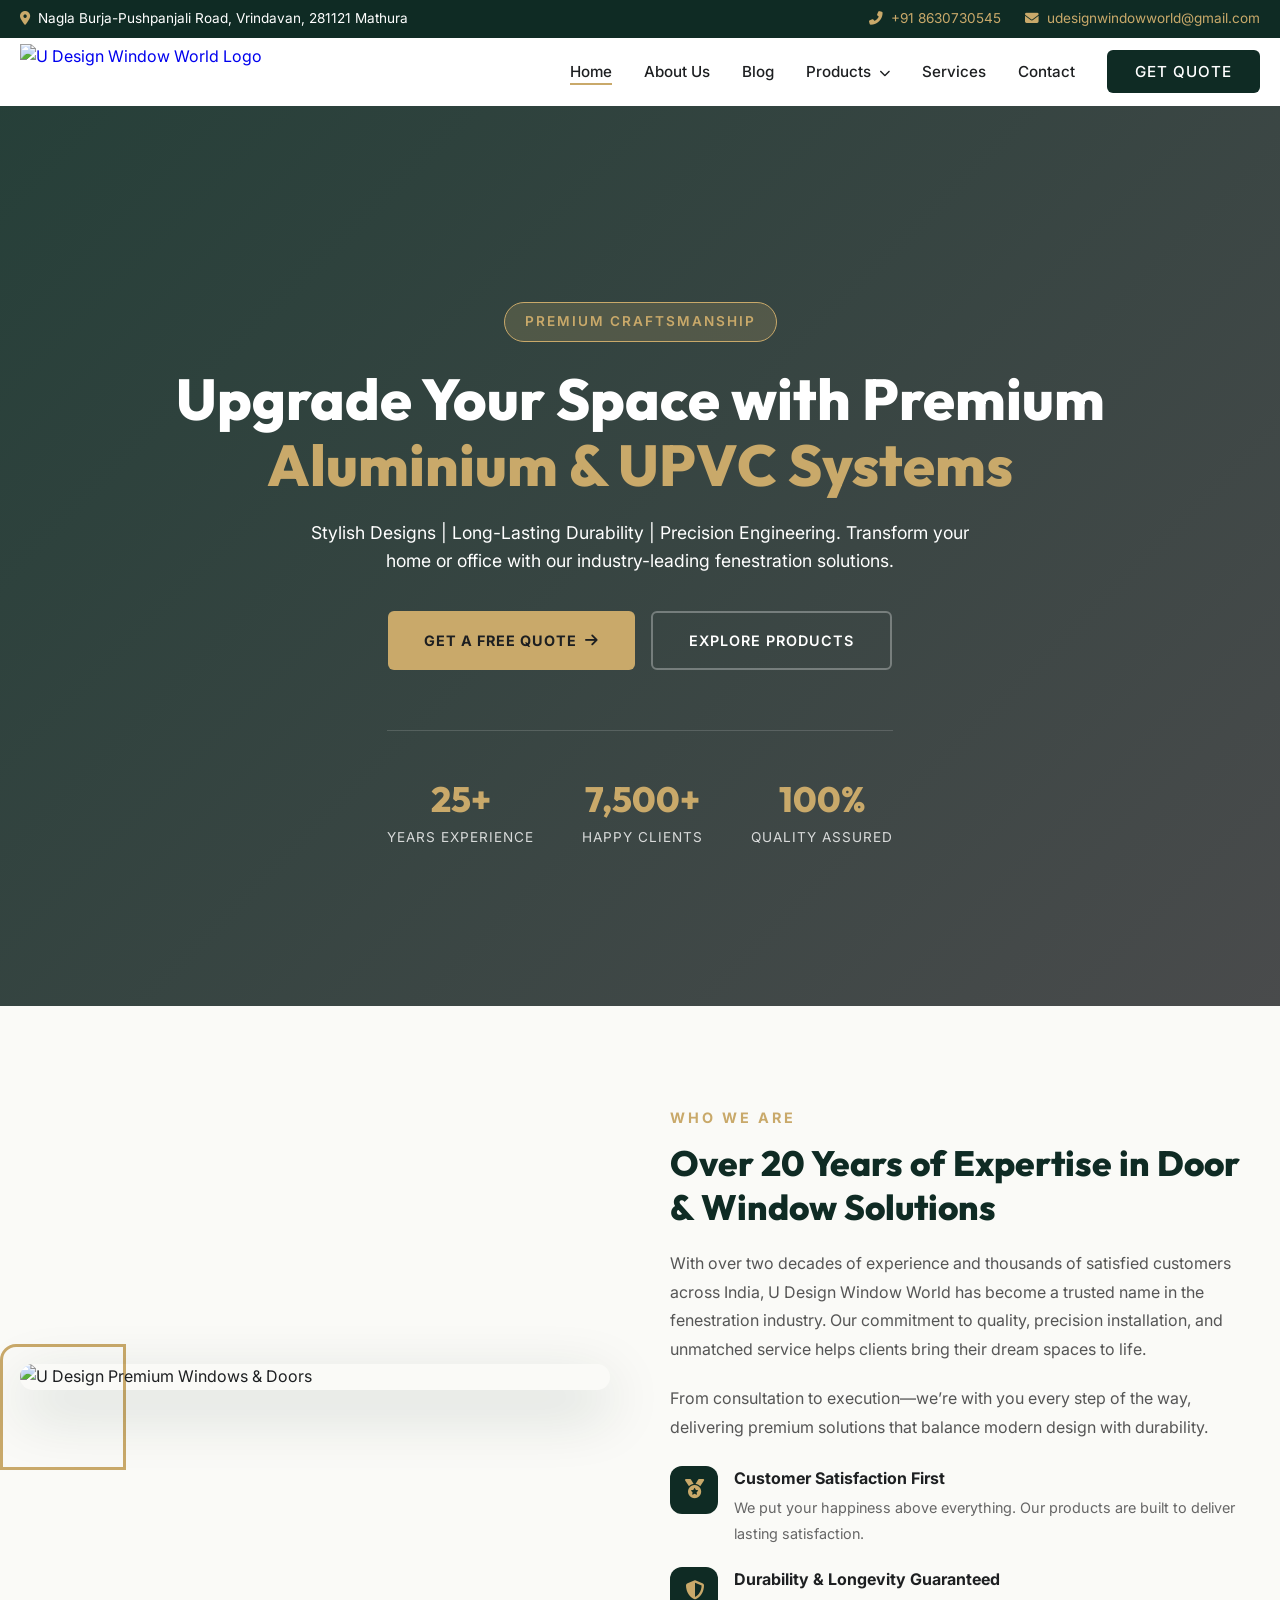
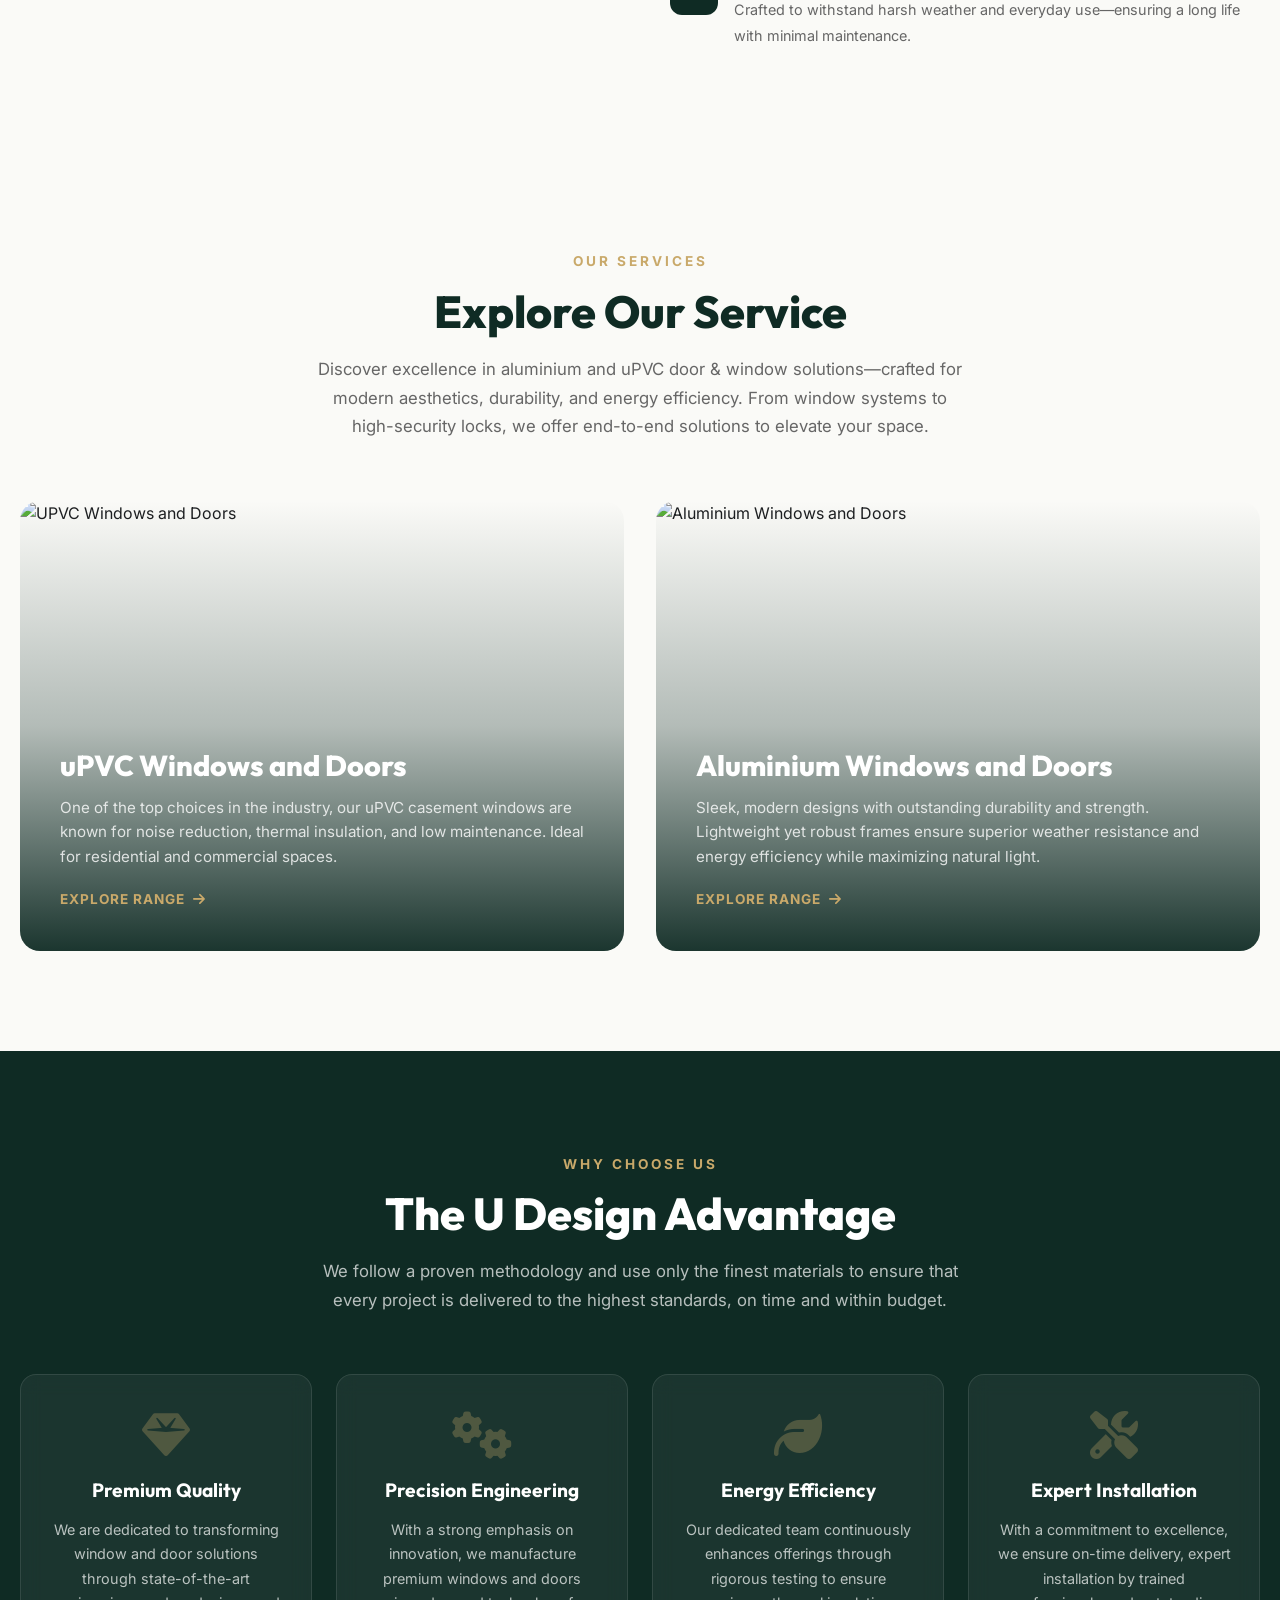
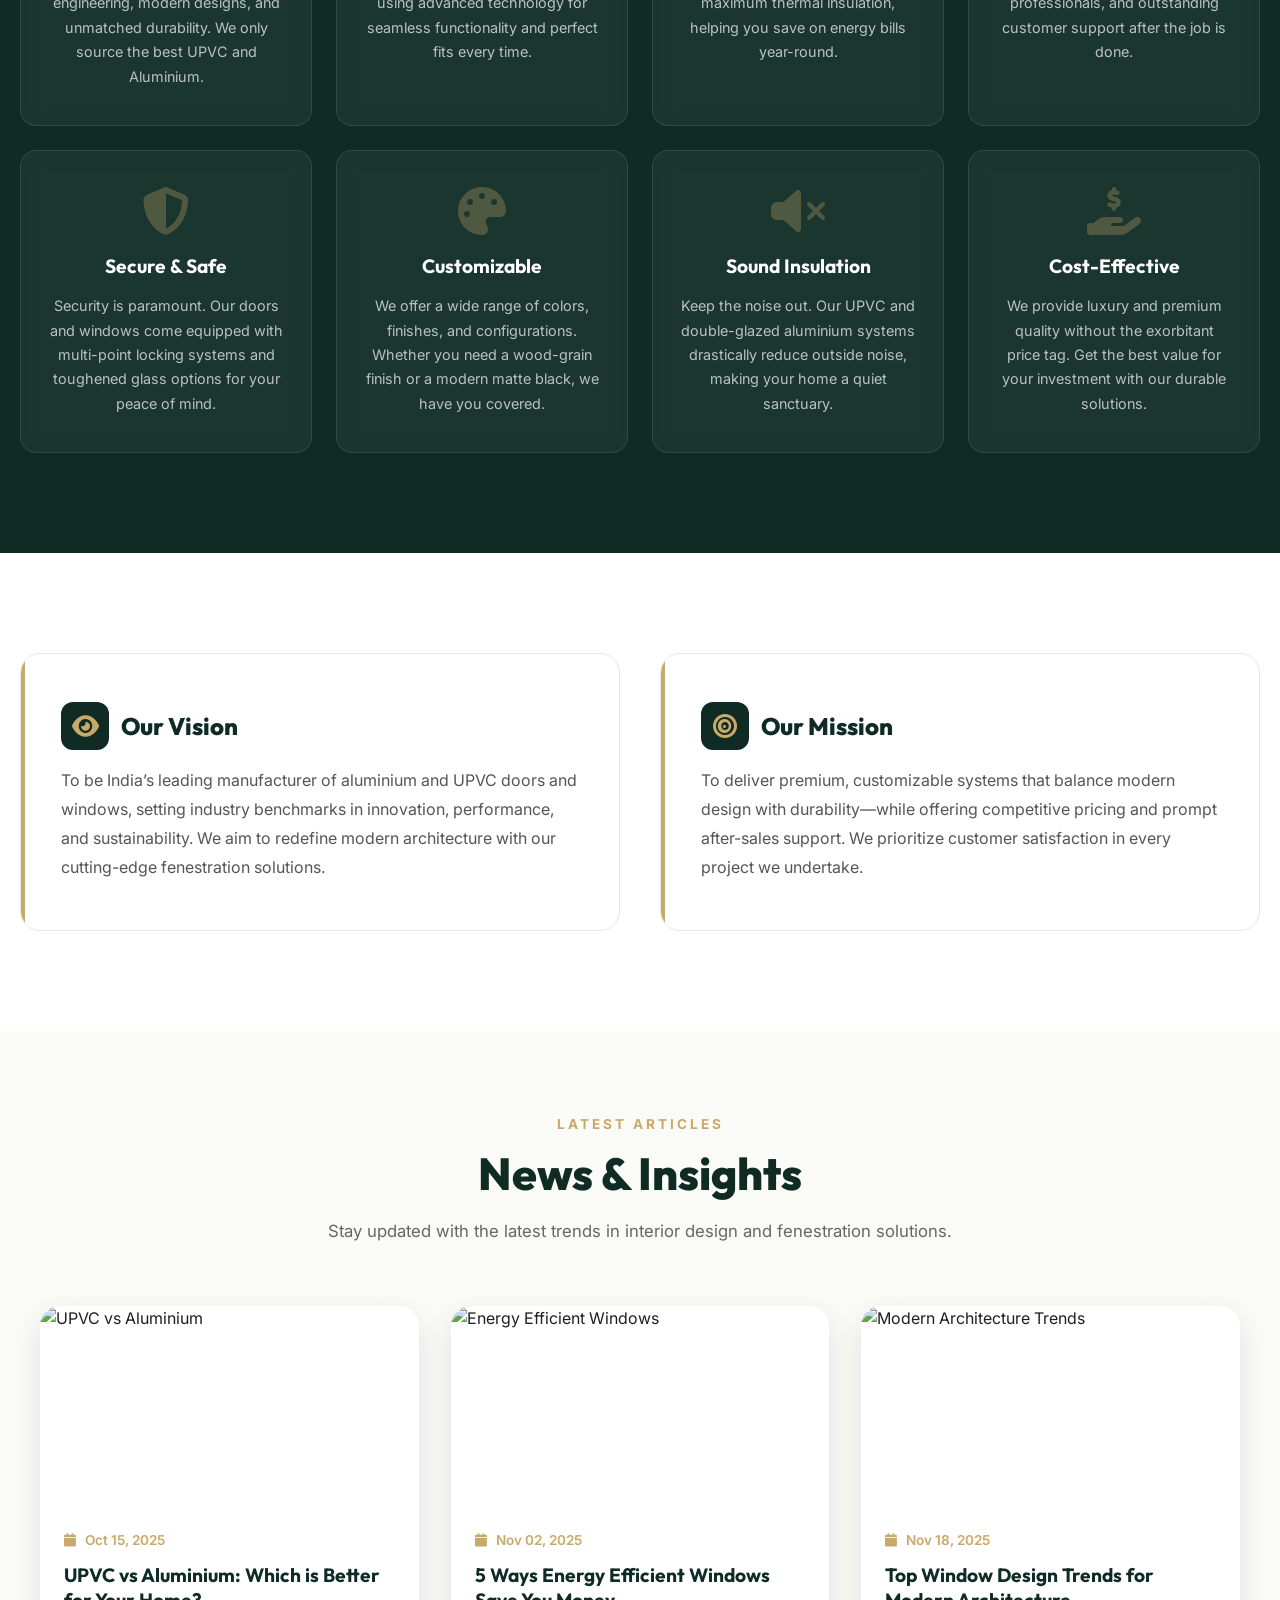
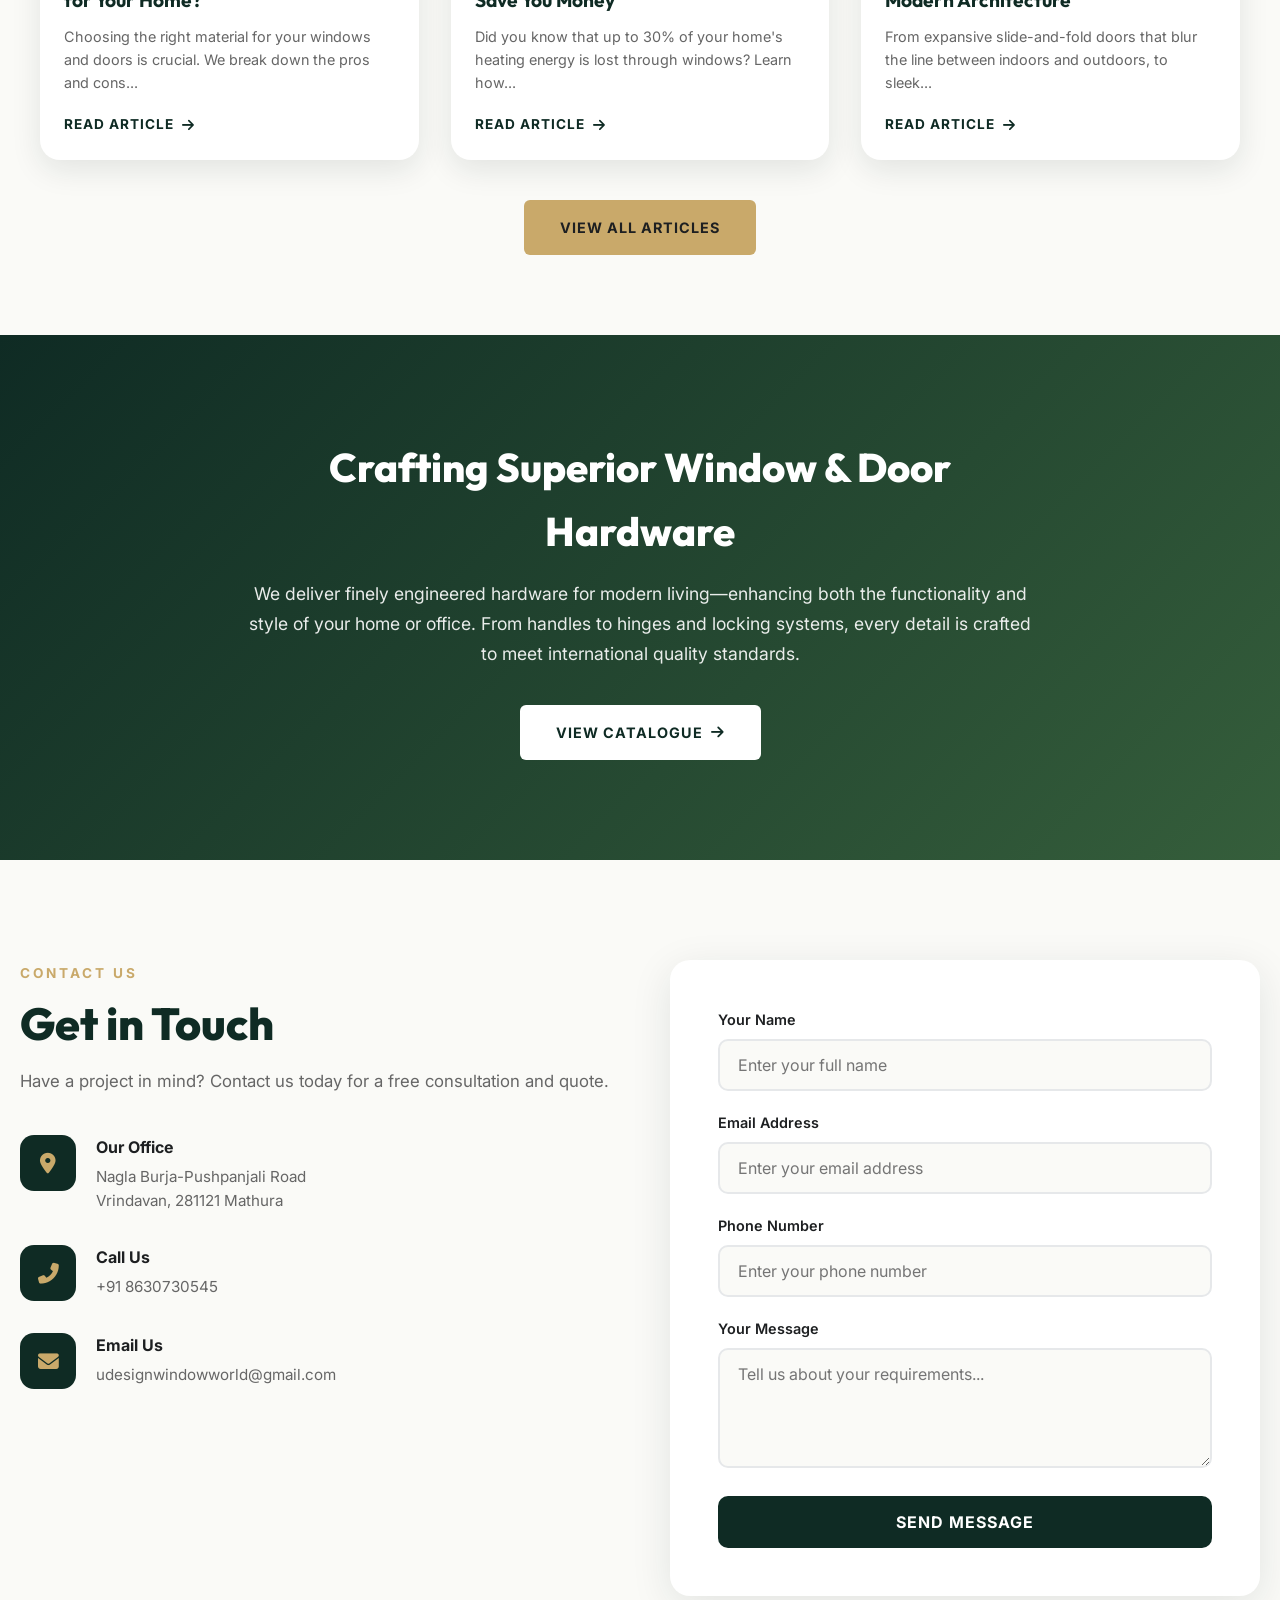
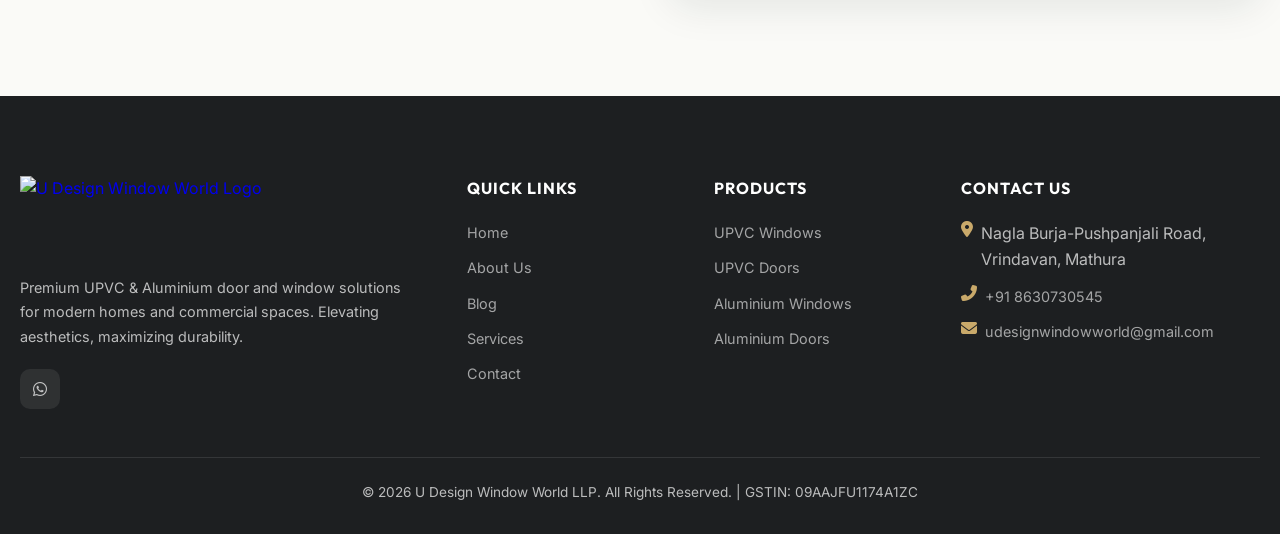
==== index.html @ 1a080195 "Initialize correct repository with updated phone number" ====
<!DOCTYPE html>
<html lang="en">
<head>
    <meta charset="UTF-8">
    <meta name="viewport" content="width=device-width, initial-scale=1.0">
    <title>U Design Window World | Premium UPVC & Aluminium Systems</title>
    <meta name="description" content="Over 20 years of expertise in premium UPVC and Aluminium door and window solutions. Serving Mathura, Vrindavan and across India.">
    
    <!-- Google Fonts -->
    <link rel="preconnect" href="https://fonts.googleapis.com">
    <link rel="preconnect" href="https://fonts.gstatic.com" crossorigin>
    <link href="https://fonts.googleapis.com/css2?family=Outfit:wght@400;600;700;800;900&family=Inter:wght@400;500;600;700&display=swap" rel="stylesheet">
    
    <!-- FontAwesome for Icons -->
    <link rel="stylesheet" href="https://cdnjs.cloudflare.com/ajax/libs/font-awesome/6.5.1/css/all.min.css">
    
    <!-- Custom CSS -->
    <link rel="stylesheet" href="styles.css">
</head>
<body>

    <!-- Top Bar -->
    <div class="top-bar">
        <div class="top-bar-container">
            <div class="top-bar-left">
                <div class="top-bar-item">
                    <i class="fas fa-map-marker-alt"></i>
                    <span>Nagla Burja-Pushpanjali Road, Vrindavan, 281121 Mathura</span>
                </div>
            </div>
            <div class="top-bar-right">
                <div class="top-bar-item">
                    <i class="fas fa-phone-alt"></i>
                    <a href="tel:+918630730545">+91 8630730545</a>
                </div>
                <div class="top-bar-item">
                    <i class="fas fa-envelope"></i>
                    <a href="mailto:udesignwindowworld@gmail.com">udesignwindowworld@gmail.com</a>
                </div>
            </div>
        </div>
    </div>

    <!-- Navbar -->
    <nav class="navbar" id="navbar">
        <div class="navbar-container">
            <a href="index.html" class="logo">
                <img src="assets/logo.png" alt="U Design Window World Logo">
            </a>
            
            <ul class="nav-links" id="navLinks">
                <li><a href="index.html" class="active">Home</a></li>
                <li><a href="#about">About Us</a></li><li><a href="blog.html">Blog</a></li>
                <li class="dropdown">
                    <a href="#" class="dropdown-toggle">Products <i class="fas fa-chevron-down" style="font-size:0.7rem;margin-left:4px"></i></a>
                    <ul class="dropdown-menu">
                        <li><a href="upvc.html">UPVC Windows & Doors</a></li>
                        <li><a href="aluminium.html">Aluminium Windows & Doors</a></li>
                    </ul>
                </li>
                <li><a href="#services">Services</a></li>
                <li><a href="#contact">Contact</a></li>
                <li><a href="#contact" class="nav-cta">Get Quote</a></li>
            </ul>

            <button class="hamburger" id="hamburger" aria-label="Toggle menu">
                <span></span>
                <span></span>
                <span></span>
            </button>
        </div>
    </nav>
    <div class="mobile-overlay" id="mobileOverlay"></div>

    <!-- Hero Section -->
    <section class="hero" id="home">
        <div class="hero-bg"></div>
        <div class="hero-content">
            <div class="hero-badge fade-in">Premium Craftsmanship</div>
            <h1 class="fade-in delay-1">Upgrade Your Space with Premium <span>Aluminium & UPVC Systems</span></h1>
            <p class="hero-subtitle fade-in delay-2">Stylish Designs | Long-Lasting Durability | Precision Engineering. Transform your home or office with our industry-leading fenestration solutions.</p>
            
            <div class="hero-buttons fade-in delay-3">
                <a href="#contact" class="btn-primary">Get a Free Quote <i class="fas fa-arrow-right"></i></a>
                <a href="#services" class="btn-secondary">Explore Products</a>
            </div>

            <div class="hero-stats fade-in delay-4">
                <div class="hero-stat">
                    <div class="stat-number"><span class="counter" data-target="25">0</span>+</div>
                    <div class="stat-label">Years Experience</div>
                </div>
                <div class="hero-stat">
                    <div class="stat-number"><span class="counter" data-target="7500">0</span>+</div>
                    <div class="stat-label">Happy Clients</div>
                </div>
                <div class="hero-stat">
                    <div class="stat-number"><span class="counter" data-target="100">0</span>%</div>
                    <div class="stat-label">Quality Assured</div>
                </div>
            </div>
        </div>
    </section>

    <!-- About Section -->
    <section class="about-section" id="about">
        <div class="about-container">
            <div class="about-image-wrapper fade-in-left">
                <img src="assets/about-us.jpg" alt="U Design Premium Windows & Doors">
            </div>
            <div class="about-text fade-in-right">
                <h5>Who We Are</h5>
                <h2>Over 20 Years of Expertise in Door & Window Solutions</h2>
                <p>With over two decades of experience and thousands of satisfied customers across India, U Design Window World has become a trusted name in the fenestration industry. Our commitment to quality, precision installation, and unmatched service helps clients bring their dream spaces to life.</p>
                <p>From consultation to execution—we’re with you every step of the way, delivering premium solutions that balance modern design with durability.</p>
                
                <div class="about-features">
                    <div class="about-feature">
                        <div class="about-feature-icon">
                            <i class="fas fa-medal"></i>
                        </div>
                        <div class="about-feature-text">
                            <h4>Customer Satisfaction First</h4>
                            <p>We put your happiness above everything. Our products are built to deliver lasting satisfaction.</p>
                        </div>
                    </div>
                    <div class="about-feature">
                        <div class="about-feature-icon">
                            <i class="fas fa-shield-alt"></i>
                        </div>
                        <div class="about-feature-text">
                            <h4>Durability & Longevity Guaranteed</h4>
                            <p>Crafted to withstand harsh weather and everyday use—ensuring a long life with minimal maintenance.</p>
                        </div>
                    </div>
                </div>
            </div>
        </div>
    </section>

    <!-- Services Section -->
    <section class="services-section" id="services">
        <div class="services-container">
            <div class="section-header fade-in">
                <span class="section-label">Our Services</span>
                <h2 class="section-title">Explore Our Service</h2>
                <p class="section-desc">Discover excellence in aluminium and uPVC door & window solutions—crafted for modern aesthetics, durability, and energy efficiency. From window systems to high-security locks, we offer end-to-end solutions to elevate your space.</p>
            </div>

            <div class="services-grid">
                <!-- UPVC Card -->
                <div class="service-card fade-in delay-1" onclick="window.location.href='upvc.html'">
                    <img src="assets/upvc-casement-window.jpg" alt="UPVC Windows and Doors">
                    <div class="service-card-overlay">
                        <h3>uPVC Windows and Doors</h3>
                        <p>One of the top choices in the industry, our uPVC casement windows are known for noise reduction, thermal insulation, and low maintenance. Ideal for residential and commercial spaces.</p>
                        <a href="upvc.html" class="card-link">Explore Range <i class="fas fa-arrow-right"></i></a>
                    </div>
                </div>

                <!-- Aluminium Card -->
                <div class="service-card fade-in delay-2" onclick="window.location.href='aluminium.html'">
                    <img src="assets/alu-sliding-window.jpg" alt="Aluminium Windows and Doors">
                    <div class="service-card-overlay">
                        <h3>Aluminium Windows and Doors</h3>
                        <p>Sleek, modern designs with outstanding durability and strength. Lightweight yet robust frames ensure superior weather resistance and energy efficiency while maximizing natural light.</p>
                        <a href="aluminium.html" class="card-link">Explore Range <i class="fas fa-arrow-right"></i></a>
                    </div>
                </div>
            </div>
        </div>
    </section>

    <!-- Why Choose Us -->
    <section class="why-section" id="why-us">
        <div class="why-container">
            <div class="section-header fade-in">
                <span class="section-label">Why Choose Us</span>
                <h2 class="section-title">The U Design Advantage</h2>
                <p class="section-desc">We follow a proven methodology and use only the finest materials to ensure that every project is delivered to the highest standards, on time and within budget.</p>
            </div>

            <div class="why-grid">
                <div class="why-card fade-in delay-1">
                    <div class="step-number"><i class="fas fa-gem"></i></div>
                    <h3>Premium Quality</h3>
                    <p>We are dedicated to transforming window and door solutions through state-of-the-art engineering, modern designs, and unmatched durability. We only source the best UPVC and Aluminium.</p>
                </div>
                
                <div class="why-card fade-in delay-2">
                    <div class="step-number"><i class="fas fa-cogs"></i></div>
                    <h3>Precision Engineering</h3>
                    <p>With a strong emphasis on innovation, we manufacture premium windows and doors using advanced technology for seamless functionality and perfect fits every time.</p>
                </div>

                <div class="why-card fade-in delay-3">
                    <div class="step-number"><i class="fas fa-leaf"></i></div>
                    <h3>Energy Efficiency</h3>
                    <p>Our dedicated team continuously enhances offerings through rigorous testing to ensure maximum thermal insulation, helping you save on energy bills year-round.</p>
                </div>

                <div class="why-card fade-in delay-4">
                    <div class="step-number"><i class="fas fa-tools"></i></div>
                    <h3>Expert Installation</h3>
                    <p>With a commitment to excellence, we ensure on-time delivery, expert installation by trained professionals, and outstanding customer support after the job is done.</p>
                </div>
                
                <div class="why-card fade-in delay-1">
                    <div class="step-number"><i class="fas fa-shield-alt"></i></div>
                    <h3>Secure & Safe</h3>
                    <p>Security is paramount. Our doors and windows come equipped with multi-point locking systems and toughened glass options for your peace of mind.</p>
                </div>
                
                <div class="why-card fade-in delay-2">
                    <div class="step-number"><i class="fas fa-palette"></i></div>
                    <h3>Customizable</h3>
                    <p>We offer a wide range of colors, finishes, and configurations. Whether you need a wood-grain finish or a modern matte black, we have you covered.</p>
                </div>
                
                <div class="why-card fade-in delay-3">
                    <div class="step-number"><i class="fas fa-volume-mute"></i></div>
                    <h3>Sound Insulation</h3>
                    <p>Keep the noise out. Our UPVC and double-glazed aluminium systems drastically reduce outside noise, making your home a quiet sanctuary.</p>
                </div>
                
                <div class="why-card fade-in delay-4">
                    <div class="step-number"><i class="fas fa-hand-holding-usd"></i></div>
                    <h3>Cost-Effective</h3>
                    <p>We provide luxury and premium quality without the exorbitant price tag. Get the best value for your investment with our durable solutions.</p>
                </div>
            </div>
        </div>
    </section>

    <!-- Vision/Mission Section -->
    <section class="vision-section">
        <div class="vision-container">
            <div class="vision-card fade-in-left">
                <h3><div class="vision-icon"><i class="fas fa-eye"></i></div> Our Vision</h3>
                <p>To be India’s leading manufacturer of aluminium and UPVC doors and windows, setting industry benchmarks in innovation, performance, and sustainability. We aim to redefine modern architecture with our cutting-edge fenestration solutions.</p>
            </div>
            
            <div class="vision-card fade-in-right">
                <h3><div class="vision-icon"><i class="fas fa-bullseye"></i></div> Our Mission</h3>
                <p>To deliver premium, customizable systems that balance modern design with durability—while offering competitive pricing and prompt after-sales support. We prioritize customer satisfaction in every project we undertake.</p>
            </div>
        </div>
    </section>

    <!-- Blog Section -->
    <section class="contact-section" style="background-color: var(--light); padding: 80px 20px;">
        <div class="container">
            <div class="section-header fade-in">
                <span class="section-label">Latest Articles</span>
                <h2 class="section-title">News & Insights</h2>
                <p class="section-desc">Stay updated with the latest trends in interior design and fenestration solutions.</p>
            </div>

            <div class="blog-grid" style="display: grid; grid-template-columns: repeat(auto-fit, minmax(300px, 1fr)); gap: 32px; margin-top: 40px;">
                
                <!-- Blog Post 1 -->
                <article class="blog-card fade-in delay-1" style="background: white; border-radius: 20px; overflow: hidden; box-shadow: 0 10px 30px var(--shadow); transition: 0.4s; display: flex; flex-direction: column;">
                    <div class="blog-image" style="height: 200px; overflow: hidden;">
                        <img src="assets/blog-upvc-vs-aluminium.jpg" alt="UPVC vs Aluminium" style="width: 100%; height: 100%; object-fit: cover; transition: 0.5s;">
                    </div>
                    <div class="blog-content" style="padding: 24px; flex-grow: 1; display: flex; flex-direction: column;">
                        <div class="blog-meta" style="font-size: 0.85rem; color: var(--accent); margin-bottom: 12px; font-weight: 600;">
                            <span><i class="fas fa-calendar" style="margin-right: 6px;"></i> Oct 15, 2025</span>
                        </div>
                        <h3 class="blog-title" style="font-family: 'Outfit', sans-serif; font-size: 1.2rem; font-weight: 700; color: var(--primary); margin-bottom: 12px; line-height: 1.3;">UPVC vs Aluminium: Which is Better for Your Home?</h3>
                        <p class="blog-excerpt" style="color: #666; font-size: 0.9rem; line-height: 1.6; margin-bottom: 20px; flex-grow: 1;">Choosing the right material for your windows and doors is crucial. We break down the pros and cons...</p>
                        <a href="blog-1.html" class="read-more" style="color: var(--primary); font-weight: 700; font-size: 0.85rem; text-transform: uppercase; letter-spacing: 1px; display: inline-flex; align-items: center; gap: 8px; transition: 0.3s; text-decoration: none;">Read Article <i class="fas fa-arrow-right"></i></a>
                    </div>
                </article>

                <!-- Blog Post 2 -->
                <article class="blog-card fade-in delay-2" style="background: white; border-radius: 20px; overflow: hidden; box-shadow: 0 10px 30px var(--shadow); transition: 0.4s; display: flex; flex-direction: column;">
                    <div class="blog-image" style="height: 200px; overflow: hidden;">
                        <img src="assets/blog-energy-efficient.jpg" alt="Energy Efficient Windows" style="width: 100%; height: 100%; object-fit: cover; transition: 0.5s;">
                    </div>
                    <div class="blog-content" style="padding: 24px; flex-grow: 1; display: flex; flex-direction: column;">
                        <div class="blog-meta" style="font-size: 0.85rem; color: var(--accent); margin-bottom: 12px; font-weight: 600;">
                            <span><i class="fas fa-calendar" style="margin-right: 6px;"></i> Nov 02, 2025</span>
                        </div>
                        <h3 class="blog-title" style="font-family: 'Outfit', sans-serif; font-size: 1.2rem; font-weight: 700; color: var(--primary); margin-bottom: 12px; line-height: 1.3;">5 Ways Energy Efficient Windows Save You Money</h3>
                        <p class="blog-excerpt" style="color: #666; font-size: 0.9rem; line-height: 1.6; margin-bottom: 20px; flex-grow: 1;">Did you know that up to 30% of your home's heating energy is lost through windows? Learn how...</p>
                        <a href="blog-2.html" class="read-more" style="color: var(--primary); font-weight: 700; font-size: 0.85rem; text-transform: uppercase; letter-spacing: 1px; display: inline-flex; align-items: center; gap: 8px; transition: 0.3s; text-decoration: none;">Read Article <i class="fas fa-arrow-right"></i></a>
                    </div>
                </article>

                <!-- Blog Post 3 -->
                <article class="blog-card fade-in delay-3" style="background: white; border-radius: 20px; overflow: hidden; box-shadow: 0 10px 30px var(--shadow); transition: 0.4s; display: flex; flex-direction: column;">
                    <div class="blog-image" style="height: 200px; overflow: hidden;">
                        <img src="assets/blog-design-trends.jpg" alt="Modern Architecture Trends" style="width: 100%; height: 100%; object-fit: cover; transition: 0.5s;">
                    </div>
                    <div class="blog-content" style="padding: 24px; flex-grow: 1; display: flex; flex-direction: column;">
                        <div class="blog-meta" style="font-size: 0.85rem; color: var(--accent); margin-bottom: 12px; font-weight: 600;">
                            <span><i class="fas fa-calendar" style="margin-right: 6px;"></i> Nov 18, 2025</span>
                        </div>
                        <h3 class="blog-title" style="font-family: 'Outfit', sans-serif; font-size: 1.2rem; font-weight: 700; color: var(--primary); margin-bottom: 12px; line-height: 1.3;">Top Window Design Trends for Modern Architecture</h3>
                        <p class="blog-excerpt" style="color: #666; font-size: 0.9rem; line-height: 1.6; margin-bottom: 20px; flex-grow: 1;">From expansive slide-and-fold doors that blur the line between indoors and outdoors, to sleek...</p>
                        <a href="blog-3.html" class="read-more" style="color: var(--primary); font-weight: 700; font-size: 0.85rem; text-transform: uppercase; letter-spacing: 1px; display: inline-flex; align-items: center; gap: 8px; transition: 0.3s; text-decoration: none;">Read Article <i class="fas fa-arrow-right"></i></a>
                    </div>
                </article>
            </div>
            
            <div style="text-align: center; margin-top: 40px;" class="fade-in">
                <a href="blog.html" class="btn-primary">View All Articles</a>
            </div>
        </div>
    </section>

    <!-- CTA Section -->
    <section class="cta-section">
        <div class="cta-container fade-in">
            <h2>Crafting Superior Window & Door Hardware</h2>
            <p>We deliver finely engineered hardware for modern living—enhancing both the functionality and style of your home or office. From handles to hinges and locking systems, every detail is crafted to meet international quality standards.</p>
            <a href="upvc.html" class="btn-primary" style="background:var(--white); color:var(--primary)">View Catalogue <i class="fas fa-arrow-right"></i></a>
        </div>
    </section>

    <!-- Contact Section -->
    <section class="contact-section" id="contact">
        <div class="contact-container">
            <div class="contact-info-wrapper fade-in-left">
                <div class="section-header" style="text-align: left; margin-bottom: 40px;">
                    <span class="section-label">Contact Us</span>
                    <h2 class="section-title">Get in Touch</h2>
                    <p class="section-desc" style="margin: 0;">Have a project in mind? Contact us today for a free consultation and quote.</p>
                </div>

                <div class="contact-info">
                    <div class="contact-item">
                        <div class="contact-icon"><i class="fas fa-map-marker-alt"></i></div>
                        <div>
                            <h4>Our Office</h4>
                            <p>Nagla Burja-Pushpanjali Road<br>Vrindavan, 281121 Mathura</p>
                        </div>
                    </div>
                    
                    <div class="contact-item">
                        <div class="contact-icon"><i class="fas fa-phone-alt"></i></div>
                        <div>
                            <h4>Call Us</h4>
                            <p><a href="tel:+918630730545" style="color:inherit">+91 8630730545</a></p>
                        </div>
                    </div>

                    <div class="contact-item">
                        <div class="contact-icon"><i class="fas fa-envelope"></i></div>
                        <div>
                            <h4>Email Us</h4>
                            <p><a href="mailto:udesignwindowworld@gmail.com" style="color:inherit">udesignwindowworld@gmail.com</a></p>
                        </div>
                    </div>
                </div>
            </div>

            <div class="contact-form-wrapper fade-in-right">
                <form class="contact-form" id="contactForm">
                    <div class="form-group">
                        <label for="name">Your Name</label>
                        <input type="text" id="name" name="name" required placeholder="Enter your full name">
                    </div>
                    
                    <div class="form-group">
                        <label for="email">Email Address</label>
                        <input type="email" id="email" name="email" required placeholder="Enter your email address">
                    </div>
                    
                    <div class="form-group">
                        <label for="phone">Phone Number</label>
                        <input type="tel" id="phone" name="phone" required placeholder="Enter your phone number">
                    </div>
                    
                    <div class="form-group">
                        <label for="message">Your Message</label>
                        <textarea id="message" name="message" required placeholder="Tell us about your requirements..."></textarea>
                    </div>
                    
                    <button type="submit" class="form-submit">Send Message</button>
                </form>
            </div>
        </div>
    </section>

    <!-- Footer -->
    <footer class="footer">
        <div class="footer-container">
            <div class="footer-brand">
                <a href="index.html" class="footer-logo-link">
                    <img src="assets/logo.png" alt="U Design Window World Logo" class="footer-logo">
                </a>
                <p>Premium UPVC & Aluminium door and window solutions for modern homes and commercial spaces. Elevating aesthetics, maximizing durability.</p>
                <div class="footer-social">
                    <a href="https://wa.me/918630730545" aria-label="WhatsApp"><i class="fab fa-whatsapp"></i></a>
                </div>
            </div>
            
            <div class="footer-col">
                <h4>Quick Links</h4>
                <ul>
                    <li><a href="index.html">Home</a></li>
                    <li><a href="#about">About Us</a></li><li><a href="blog.html">Blog</a></li>
                    <li><a href="#services">Services</a></li>
                    <li><a href="#contact">Contact</a></li>
                </ul>
            </div>
            
            <div class="footer-col">
                <h4>Products</h4>
                <ul>
                    <li><a href="upvc.html">UPVC Windows</a></li>
                    <li><a href="upvc.html">UPVC Doors</a></li>
                    <li><a href="aluminium.html">Aluminium Windows</a></li>
                    <li><a href="aluminium.html">Aluminium Doors</a></li>
                </ul>
            </div>
            
            <div class="footer-col">
                <h4>Contact Us</h4>
                <ul>
                    <li><i class="fas fa-map-marker-alt" style="color:var(--accent);margin-right:8px;width:16px;"></i>Nagla Burja-Pushpanjali Road, Vrindavan, Mathura</li>
                    <li><i class="fas fa-phone-alt" style="color:var(--accent);margin-right:8px;width:16px;"></i><a href="tel:+918630730545">+91 8630730545</a></li>
                    <li><i class="fas fa-envelope" style="color:var(--accent);margin-right:8px;width:16px;"></i><a href="mailto:udesignwindowworld@gmail.com">udesignwindowworld@gmail.com</a></li>
                </ul>
            </div>
        </div>
        <div class="footer-bottom">
            <p>&copy; 2026 U Design Window World LLP. All Rights Reserved. | GSTIN: 09AAJFU1174A1ZC</p>
        </div>
    </footer>

    <!-- Back to Top Button -->
    <button class="back-to-top" id="backToTop" aria-label="Back to top">
        <i class="fas fa-arrow-up"></i>
    </button>

    <!-- JavaScript -->
    <script src="script.js"></script>
</body>
</html>
---- styles.css ----
:root {
  --primary: #0F2B24;
  --secondary: #355E3B;
  --dark: #1D1F21;
  --neutral: #E6E8EA;
  --light: #FAFAF7;
  --accent: #C9A96A;
  --white: #ffffff;
  --shadow: rgba(15, 43, 36, 0.1);
  --shadow-lg: rgba(15, 43, 36, 0.2);
}

/* RESET & BASE */
* {
  margin: 0;
  padding: 0;
  box-sizing: border-box;
}

html {
  scroll-behavior: smooth;
}

body {
  font-family: 'Inter', sans-serif;
  background-color: var(--light);
  color: var(--dark);
  line-height: 1.6;
  overflow-x: hidden;
}

::selection {
  background-color: var(--accent);
  color: var(--white);
}

a {
  text-decoration: none;
}

img {
  max-width: 100%;
  height: auto;
  display: block;
}

button {
  cursor: pointer;
  font-family: inherit;
}

.container {
  max-width: 1280px;
  margin: 0 auto;
  padding: 0 20px;
}

/* TOP BAR */
.top-bar {
  background-color: var(--primary);
  color: var(--white);
  font-size: 0.85rem;
}

.top-bar-container {
  max-width: 1280px;
  margin: 0 auto;
  display: flex;
  justify-content: space-between;
  align-items: center;
  padding: 8px 20px;
}

.top-bar a {
  color: var(--accent);
  transition: 0.3s;
}

.top-bar a:hover {
  text-decoration: underline;
}

.top-bar-left, .top-bar-right {
  display: flex;
  gap: 24px;
  align-items: center;
}

.top-bar-item {
  display: flex;
  align-items: center;
  gap: 8px;
}

.top-bar-item i {
  color: var(--accent);
}

/* NAVBAR */
.navbar {
  background-color: var(--white);
  position: sticky;
  top: 0;
  z-index: 1000;
  transition: 0.3s;
}

.navbar-container {
  max-width: 1280px;
  margin: 0 auto;
  display: flex;
  justify-content: space-between;
  align-items: center;
  padding: 6px 20px;
}

.navbar.scrolled {
  box-shadow: 0 2px 20px var(--shadow);
}

.logo {
  display: flex;
  align-items: center;
  gap: 12px;
}

.logo img {
  height: 56px;
  width: auto;
  object-fit: contain;
}

.footer-logo {
  height: 80px;
  width: auto;
  margin-bottom: 20px;
  object-fit: contain;
  display: block;
}

.logo-text {
  display: flex;
  flex-direction: column;
}

.brand-name {
  font-family: 'Outfit', sans-serif;
  font-weight: 800;
  font-size: 1.5rem;
  color: var(--primary);
  letter-spacing: 1px;
  line-height: 1;
}

.brand-tagline {
  font-size: 0.7rem;
  color: var(--accent);
  letter-spacing: 3px;
  text-transform: uppercase;
  font-weight: 600;
}

.nav-links {
  display: flex;
  list-style: none;
  gap: 32px;
  align-items: center;
}

.nav-links a {
  color: var(--dark);
  font-weight: 500;
  font-size: 0.95rem;
  position: relative;
  transition: 0.3s;
}

.nav-links a:not(.nav-cta)::after {
  content: '';
  position: absolute;
  bottom: -4px;
  left: 0;
  width: 0;
  height: 2px;
  background-color: var(--accent);
  transition: width 0.3s;
}

.nav-links a:not(.nav-cta):hover::after, 
.nav-links a.active:not(.nav-cta)::after {
  width: 100%;
}

.nav-links a:hover {
  color: var(--primary);
}

.nav-cta {
  background-color: var(--primary);
  color: var(--white) !important;
  padding: 12px 28px;
  border-radius: 6px;
  font-weight: 600;
  text-transform: uppercase;
  letter-spacing: 1px;
  font-size: 0.85rem;
  border: none;
  transition: 0.3s;
}

.nav-cta:hover {
  background-color: var(--accent);
  transform: translateY(-2px);
  box-shadow: 0 4px 15px var(--shadow-lg);
}

.dropdown {
  position: relative;
}

.dropdown-menu {
  position: absolute;
  top: 100%;
  left: 0;
  background: var(--white);
  min-width: 200px;
  box-shadow: 0 10px 30px var(--shadow);
  border-radius: 8px;
  padding: 10px 0;
  opacity: 0;
  visibility: hidden;
  transform: translateY(10px);
  transition: 0.3s;
  list-style: none;
}

.dropdown:hover .dropdown-menu {
  opacity: 1;
  visibility: visible;
  transform: translateY(0);
}

.dropdown-menu li {
  margin: 0;
}

.dropdown-menu a {
  display: block;
  padding: 10px 20px;
  color: var(--dark);
  font-size: 0.9rem;
}

.dropdown-menu a::after {
  display: none !important;
}

.dropdown-menu a:hover {
  background: var(--neutral);
  color: var(--primary);
  padding-left: 25px;
}

.hamburger {
  display: none;
  flex-direction: column;
  gap: 5px;
  background: none;
  border: none;
  padding: 4px;
  z-index: 1001;
}

.hamburger span {
  width: 28px;
  height: 3px;
  background-color: var(--dark);
  border-radius: 2px;
  transition: 0.3s;
}

/* HERO SECTION */
.hero {
  position: relative;
  height: 100vh;
  min-height: 600px;
  overflow: hidden;
  display: flex;
  align-items: center;
  justify-content: center;
  text-align: center;
}

.hero-bg {
  position: absolute;
  inset: 0;
  background-size: cover;
  background-position: center;
  z-index: 0;
  background-image: url('assets/upvc-sliding-door.jpg'); /* Changed image to a window/door related one */
}

.hero-bg::after {
  content: '';
  position: absolute;
  inset: 0;
  background: linear-gradient(135deg, rgba(15, 43, 36, 0.9) 0%, rgba(29, 31, 33, 0.8) 100%);
}

.hero-content {
  position: relative;
  z-index: 2;
  max-width: 1000px;
  margin: 0 auto;
  padding: 80px 20px 40px;
  color: var(--white);
  display: flex;
  flex-direction: column;
  align-items: center;
}

.hero-badge {
  display: inline-block;
  padding: 8px 20px;
  background: rgba(201, 169, 106, 0.2);
  border: 1px solid var(--accent);
  border-radius: 30px;
  font-size: 0.85rem;
  color: var(--accent);
  font-weight: 600;
  letter-spacing: 2px;
  text-transform: uppercase;
  margin-bottom: 24px;
}

.hero h1 {
  font-family: 'Outfit', sans-serif;
  font-size: clamp(2.2rem, 4.5vw, 3.8rem);
  font-weight: 800;
  line-height: 1.15;
  margin-bottom: 20px;
}

.hero h1 span {
  color: var(--accent);
}

.hero-subtitle {
  font-size: 1.1rem;
  line-height: 1.6;
  max-width: 700px;
  opacity: 0.9;
  margin-bottom: 36px;
}

.hero-buttons {
  display: flex;
  gap: 16px;
  flex-wrap: wrap;
  justify-content: center;
}

.btn-primary {
  background-color: var(--accent);
  color: var(--dark);
  padding: 16px 36px;
  border-radius: 6px;
  font-weight: 700;
  text-transform: uppercase;
  letter-spacing: 1px;
  font-size: 0.9rem;
  transition: 0.3s;
  display: inline-flex;
  align-items: center;
  gap: 8px;
}

.btn-primary:hover {
  background-color: #d4b577;
  transform: translateY(-3px);
  box-shadow: 0 8px 25px rgba(201, 169, 106, 0.4);
}

.btn-secondary {
  background-color: transparent;
  color: var(--white);
  padding: 16px 36px;
  border: 2px solid rgba(255, 255, 255, 0.3);
  border-radius: 6px;
  font-weight: 600;
  text-transform: uppercase;
  letter-spacing: 1px;
  font-size: 0.9rem;
  transition: 0.3s;
}

.btn-secondary:hover {
  border-color: var(--accent);
  color: var(--accent);
}

.hero-stats {
  display: flex;
  gap: 48px;
  margin-top: 60px;
  padding-top: 40px;
  border-top: 1px solid rgba(255, 255, 255, 0.15);
  justify-content: center;
}

.hero-stat {
  text-align: center;
}

.hero-stat .stat-number {
  font-family: 'Outfit', sans-serif;
  font-size: 2.2rem;
  font-weight: 800;
  color: var(--accent);
}

.hero-stat .stat-label {
  font-size: 0.85rem;
  opacity: 0.8;
  text-transform: uppercase;
  letter-spacing: 1px;
}

/* SECTION HEADERS */
.section-header {
  text-align: center;
  margin-bottom: 60px;
}

.section-label {
  display: inline-block;
  font-size: 0.85rem;
  font-weight: 700;
  color: var(--accent);
  text-transform: uppercase;
  letter-spacing: 3px;
  margin-bottom: 12px;
}

.section-title {
  font-family: 'Outfit', sans-serif;
  font-size: clamp(2rem, 3.5vw, 2.8rem);
  font-weight: 800;
  color: var(--primary);
  line-height: 1.2;
  margin-bottom: 16px;
}

.section-desc {
  font-size: 1.05rem;
  color: #666;
  max-width: 650px;
  margin: 0 auto;
  line-height: 1.7;
}

/* ABOUT SECTION */
.about-section {
  padding: 100px 20px;
  background-color: var(--light);
}

.about-container {
  max-width: 1280px;
  margin: 0 auto;
  display: grid;
  grid-template-columns: 1fr 1fr;
  gap: 60px;
  align-items: center;
}

.about-image-wrapper {
  position: relative;
}

.about-image-wrapper img {
  width: 100%;
  border-radius: 16px;
  box-shadow: 0 20px 60px var(--shadow-lg);
}

.about-image-wrapper::before {
  content: '';
  position: absolute;
  top: -20px;
  left: -20px;
  width: 120px;
  height: 120px;
  border: 3px solid var(--accent);
  border-radius: 16px 0 0 0;
  z-index: -1;
}

.about-text h5 {
  color: var(--accent);
  font-size: 0.9rem;
  text-transform: uppercase;
  letter-spacing: 3px;
  font-weight: 700;
  margin-bottom: 12px;
}

.about-text h2 {
  font-family: 'Outfit', sans-serif;
  font-size: 2.2rem;
  font-weight: 800;
  color: var(--primary);
  margin-bottom: 20px;
  line-height: 1.25;
}

.about-text p {
  color: #555;
  line-height: 1.8;
  margin-bottom: 20px;
  font-size: 1rem;
}

.about-features {
  display: flex;
  flex-direction: column;
  gap: 20px;
  margin-top: 24px;
}

.about-feature {
  display: flex;
  gap: 16px;
  align-items: flex-start;
}

.about-feature-icon {
  width: 48px;
  height: 48px;
  min-width: 48px;
  background-color: var(--primary);
  color: var(--accent);
  border-radius: 12px;
  display: flex;
  align-items: center;
  justify-content: center;
  font-size: 1.2rem;
}

.about-feature-text h4 {
  font-size: 1rem;
  font-weight: 700;
  color: var(--dark);
  margin-bottom: 4px;
}

.about-feature-text p {
  font-size: 0.9rem;
  color: #666;
  margin: 0;
}

/* WHY CHOOSE US */
.why-section {
  padding: 100px 20px;
  background-color: var(--primary);
}

.why-section .section-title {
  color: var(--white);
}

.why-section .section-desc {
  color: rgba(255, 255, 255, 0.7);
}

.why-grid {
  display: grid;
  grid-template-columns: repeat(4, 1fr);
  gap: 24px;
  max-width: 1280px;
  margin: 0 auto;
}

.why-card {
  background: rgba(255, 255, 255, 0.05);
  border: 1px solid rgba(255, 255, 255, 0.1);
  border-radius: 16px;
  padding: 36px 28px;
  text-align: center;
  transition: 0.4s;
  position: relative;
  overflow: hidden;
  backdrop-filter: blur(10px);
}

.why-card:hover {
  background: rgba(255, 255, 255, 0.1);
  transform: translateY(-8px);
  border-color: var(--accent);
}

.why-card .step-number {
  font-family: 'Outfit', sans-serif;
  font-size: 3rem;
  font-weight: 900;
  color: var(--accent);
  opacity: 0.3;
  margin-bottom: 16px;
  line-height: 1;
}

.why-card h3 {
  font-family: 'Outfit', sans-serif;
  font-size: 1.2rem;
  color: var(--white);
  margin-bottom: 12px;
  font-weight: 700;
}

.why-card p {
  color: rgba(255, 255, 255, 0.7);
  font-size: 0.9rem;
  line-height: 1.7;
}

/* SERVICES */
.services-section {
  padding: 100px 20px;
  background-color: var(--light);
}

.services-grid {
  display: grid;
  grid-template-columns: 1fr 1fr;
  gap: 32px;
  max-width: 1280px;
  margin: 0 auto;
}

.service-card {
  position: relative;
  border-radius: 20px;
  overflow: hidden;
  height: 450px;
  cursor: pointer;
}

.service-card img {
  width: 100%;
  height: 100%;
  object-fit: cover;
  transition: transform 0.6s;
}

.service-card:hover img {
  transform: scale(1.08);
}

.service-card-overlay {
  position: absolute;
  inset: 0;
  background: linear-gradient(to top, rgba(15, 43, 36, 0.95) 0%, rgba(15, 43, 36, 0.3) 50%, transparent 100%);
  display: flex;
  flex-direction: column;
  justify-content: flex-end;
  padding: 40px;
  transition: 0.4s;
}

.service-card h3 {
  font-family: 'Outfit', sans-serif;
  font-size: 1.8rem;
  font-weight: 800;
  color: var(--white);
  margin-bottom: 8px;
}

.service-card p {
  color: rgba(255, 255, 255, 0.8);
  font-size: 0.95rem;
  line-height: 1.6;
  margin-bottom: 20px;
}

.service-card .card-link {
  display: inline-flex;
  align-items: center;
  gap: 8px;
  color: var(--accent);
  font-weight: 700;
  text-transform: uppercase;
  letter-spacing: 1px;
  font-size: 0.85rem;
  transition: 0.3s;
}

.service-card:hover .card-link {
  gap: 14px;
}

/* STATS */
.stats-section {
  padding: 80px 20px;
  background-color: var(--dark);
}

.stats-container {
  max-width: 1280px;
  margin: 0 auto;
  display: grid;
  grid-template-columns: repeat(4, 1fr);
  gap: 32px;
  text-align: center;
}

.stat-item .stat-number {
  font-family: 'Outfit', sans-serif;
  font-size: 3rem;
  font-weight: 900;
  color: var(--accent);
}

.stat-item .stat-label {
  font-size: 0.9rem;
  color: rgba(255, 255, 255, 0.7);
  text-transform: uppercase;
  letter-spacing: 2px;
  margin-top: 8px;
}

/* VISION/MISSION */
.vision-section {
  padding: 100px 20px;
  background-color: var(--white);
}

.vision-container {
  max-width: 1280px;
  margin: 0 auto;
  display: grid;
  grid-template-columns: 1fr 1fr;
  gap: 40px;
}

.vision-card {
  padding: 48px 40px;
  border-radius: 20px;
  border: 1px solid var(--neutral);
  transition: 0.4s;
  position: relative;
  overflow: hidden;
}

.vision-card:hover {
  border-color: var(--accent);
  box-shadow: 0 10px 40px var(--shadow);
}

.vision-card::before {
  content: '';
  position: absolute;
  top: 0;
  left: 0;
  width: 4px;
  height: 100%;
  background-color: var(--accent);
}

.vision-card h3 {
  font-family: 'Outfit', sans-serif;
  font-size: 1.5rem;
  font-weight: 800;
  color: var(--primary);
  margin-bottom: 16px;
  display: flex;
  align-items: center;
  gap: 12px;
}

.vision-card p {
  color: #555;
  line-height: 1.8;
}

.vision-icon {
  width: 48px;
  height: 48px;
  background-color: var(--primary);
  color: var(--accent);
  border-radius: 12px;
  display: flex;
  align-items: center;
  justify-content: center;
}

/* CTA */
.cta-section {
  padding: 100px 20px;
  background: linear-gradient(135deg, var(--primary) 0%, var(--secondary) 100%);
  text-align: center;
  color: var(--white);
}

.cta-container {
  max-width: 800px;
  margin: 0 auto;
}

.cta-section h2 {
  font-family: 'Outfit', sans-serif;
  font-size: 2.5rem;
  font-weight: 800;
  margin-bottom: 16px;
}

.cta-section p {
  font-size: 1.1rem;
  opacity: 0.9;
  margin-bottom: 36px;
  line-height: 1.7;
}

/* CONTACT */
.contact-section {
  padding: 100px 20px;
  background-color: var(--light);
}

.contact-container {
  max-width: 1280px;
  margin: 0 auto;
  display: grid;
  grid-template-columns: 1fr 1fr;
  gap: 60px;
}

.contact-info {
  display: flex;
  flex-direction: column;
  gap: 32px;
}

.contact-item {
  display: flex;
  gap: 20px;
  align-items: flex-start;
}

.contact-icon {
  width: 56px;
  height: 56px;
  min-width: 56px;
  background-color: var(--primary);
  color: var(--accent);
  border-radius: 14px;
  display: flex;
  align-items: center;
  justify-content: center;
  font-size: 1.3rem;
}

.contact-item h4 {
  font-size: 1rem;
  font-weight: 700;
  color: var(--dark);
  margin-bottom: 4px;
}

.contact-item p {
  color: #666;
  font-size: 0.95rem;
  line-height: 1.6;
}

.contact-form {
  background-color: var(--white);
  padding: 48px;
  border-radius: 20px;
  box-shadow: 0 10px 40px var(--shadow);
}

.form-group {
  margin-bottom: 20px;
}

.form-group label {
  display: block;
  font-weight: 600;
  color: var(--dark);
  margin-bottom: 8px;
  font-size: 0.9rem;
}

.form-group input, 
.form-group textarea {
  width: 100%;
  padding: 14px 18px;
  border: 2px solid var(--neutral);
  border-radius: 10px;
  font-size: 1rem;
  font-family: 'Inter', sans-serif;
  transition: 0.3s;
  background-color: var(--light);
}

.form-group input:focus, 
.form-group textarea:focus {
  outline: none;
  border-color: var(--accent);
  box-shadow: 0 0 0 4px rgba(201, 169, 106, 0.1);
}

.form-group textarea {
  min-height: 120px;
  resize: vertical;
}

.form-submit {
  background-color: var(--primary);
  color: var(--white);
  padding: 16px 40px;
  border: none;
  border-radius: 10px;
  font-size: 1rem;
  font-weight: 700;
  cursor: pointer;
  transition: 0.3s;
  text-transform: uppercase;
  letter-spacing: 1px;
  width: 100%;
}

.form-submit:hover {
  background-color: var(--accent);
  color: var(--dark);
}

/* FOOTER */
.footer {
  background-color: var(--dark);
  color: rgba(255, 255, 255, 0.7);
  padding: 80px 20px 30px;
}

.footer-container {
  max-width: 1280px;
  margin: 0 auto;
  display: grid;
  grid-template-columns: 2fr 1fr 1fr 1.5fr;
  gap: 48px;
}

.footer-brand .brand-name {
  font-family: 'Outfit', sans-serif;
  font-size: 1.5rem;
  font-weight: 800;
  color: var(--white);
  margin-bottom: 4px;
}

.footer-brand .brand-tagline {
  color: var(--accent);
  font-size: 0.75rem;
  letter-spacing: 2px;
  text-transform: uppercase;
  margin-bottom: 16px;
  display: block;
}

.footer-brand p {
  font-size: 0.9rem;
  line-height: 1.7;
  margin-bottom: 20px;
}

.footer-social {
  display: flex;
  gap: 12px;
}

.footer-social a {
  width: 40px;
  height: 40px;
  background: rgba(255, 255, 255, 0.08);
  border-radius: 10px;
  display: flex;
  align-items: center;
  justify-content: center;
  color: rgba(255, 255, 255, 0.7);
  transition: 0.3s;
}

.footer-social a:hover {
  background-color: var(--accent);
  color: var(--dark);
}

.footer-col h4 {
  font-family: 'Outfit', sans-serif;
  font-size: 1rem;
  font-weight: 700;
  color: var(--white);
  margin-bottom: 20px;
  text-transform: uppercase;
  letter-spacing: 1px;
}

.footer-col ul {
  list-style: none;
  padding: 0;
}

.footer-col li {
  margin-bottom: 12px;
  display: flex;
}

.footer-col a {
  color: rgba(255, 255, 255, 0.6);
  transition: 0.3s;
  font-size: 0.9rem;
}

.footer-col a:hover {
  color: var(--accent);
  padding-left: 4px;
}

.footer-bottom {
  border-top: 1px solid rgba(255, 255, 255, 0.1);
  margin-top: 48px;
  padding-top: 24px;
  text-align: center;
  font-size: 0.85rem;
}

/* PRODUCT PAGES SPECIFIC */
.page-hero {
  height: 50vh;
  min-height: 350px;
  display: flex;
  align-items: center;
  justify-content: center;
  text-align: center;
  position: relative;
  overflow: hidden;
}

.page-hero::before {
  content: '';
  position: absolute;
  inset: 0;
  background: linear-gradient(135deg, rgba(15, 43, 36, 0.9), rgba(29, 31, 33, 0.8));
  z-index: 1;
}

.page-hero-bg {
  position: absolute;
  inset: 0;
  background-size: cover;
  background-position: center;
  z-index: 0;
}

.page-hero-content {
  position: relative;
  z-index: 2;
  color: var(--white);
  padding: 0 20px;
}

.page-hero h1 {
  font-family: 'Outfit', sans-serif;
  font-size: clamp(2.5rem, 5vw, 3.5rem);
  font-weight: 800;
  margin-bottom: 16px;
}

.page-hero h1 span {
  color: var(--accent);
}

.page-hero p {
  font-size: 1.15rem;
  opacity: 0.9;
  max-width: 600px;
  margin: 0 auto;
}

.breadcrumb {
  display: flex;
  justify-content: center;
  gap: 8px;
  margin-top: 20px;
  font-size: 0.9rem;
}

.breadcrumb a {
  color: var(--accent);
}

.breadcrumb span {
  color: rgba(255, 255, 255, 0.5);
}

.product-overview {
  padding: 100px 20px;
  background-color: var(--light);
}

.overview-container {
  max-width: 1280px;
  margin: 0 auto;
  display: grid;
  grid-template-columns: 1fr 1fr;
  gap: 60px;
  align-items: center;
}

.overview-image img {
  width: 100%;
  border-radius: 20px;
  box-shadow: 0 20px 60px var(--shadow-lg);
}

.overview-text h2 {
  font-family: 'Outfit', sans-serif;
  font-size: 2rem;
  font-weight: 800;
  color: var(--primary);
  margin-bottom: 20px;
}

.overview-text p {
  color: #555;
  line-height: 1.8;
  margin-bottom: 16px;
}

.overview-features {
  display: grid;
  grid-template-columns: 1fr 1fr;
  gap: 16px;
  margin-top: 24px;
}

.overview-feature {
  display: flex;
  align-items: center;
  gap: 10px;
  padding: 12px 16px;
  background-color: var(--white);
  border-radius: 10px;
  font-size: 0.9rem;
  font-weight: 600;
  color: var(--dark);
  box-shadow: 0 2px 10px var(--shadow);
}

.overview-feature i {
  color: var(--accent);
  min-width: 20px;
}

.product-grid-section {
  padding: 100px 20px;
  background-color: var(--white);
}

.product-grid-container {
  max-width: 1280px;
  margin: 0 auto;
}

.product-grid {
  display: grid;
  grid-template-columns: repeat(3, 1fr);
  gap: 32px;
}

.product-card {
  background-color: var(--light);
  border-radius: 20px;
  overflow: hidden;
  transition: 0.4s;
  border: 1px solid transparent;
}

.product-card:hover {
  transform: translateY(-10px);
  box-shadow: 0 20px 50px var(--shadow-lg);
  border-color: var(--accent);
}

.product-card-image {
  height: 260px;
  overflow: hidden;
  background-color: var(--white);
  display: flex;
  align-items: center;
  justify-content: center;
  padding: 20px;
}

.product-card-image img {
  max-width: 90%;
  max-height: 90%;
  object-fit: contain;
  transition: transform 0.5s;
}

.product-card:hover .product-card-image img {
  transform: scale(1.05);
}

.product-card-content {
  padding: 28px;
}

.product-card-content h3 {
  font-family: 'Outfit', sans-serif;
  font-size: 1.2rem;
  font-weight: 700;
  color: var(--primary);
  margin-bottom: 8px;
}

.product-card-content p {
  color: #666;
  font-size: 0.9rem;
  line-height: 1.6;
}

/* SCROLL ANIMATIONS */
.fade-in {
  opacity: 0;
  transform: translateY(30px);
  transition: opacity 0.8s ease, transform 0.8s ease;
}

.fade-in.visible {
  opacity: 1;
  transform: translateY(0);
}

.fade-in-left {
  opacity: 0;
  transform: translateX(-40px);
  transition: opacity 0.8s ease, transform 0.8s ease;
}

.fade-in-left.visible {
  opacity: 1;
  transform: translateX(0);
}

.fade-in-right {
  opacity: 0;
  transform: translateX(40px);
  transition: opacity 0.8s ease, transform 0.8s ease;
}

.fade-in-right.visible {
  opacity: 1;
  transform: translateX(0);
}

.scale-in {
  opacity: 0;
  transform: scale(0.95);
  transition: 0.6s;
}

.scale-in.visible {
  opacity: 1;
  transform: scale(1);
}

.delay-1 { transition-delay: 0.1s; }
.delay-2 { transition-delay: 0.2s; }
.delay-3 { transition-delay: 0.3s; }
.delay-4 { transition-delay: 0.4s; }
.delay-5 { transition-delay: 0.5s; }
.delay-6 { transition-delay: 0.6s; }

/* BACK TO TOP */
.back-to-top {
  position: fixed;
  bottom: 30px;
  right: 30px;
  width: 48px;
  height: 48px;
  background-color: var(--primary);
  color: var(--accent);
  border: none;
  border-radius: 12px;
  cursor: pointer;
  opacity: 0;
  visibility: hidden;
  transition: 0.3s;
  z-index: 999;
  display: flex;
  align-items: center;
  justify-content: center;
  box-shadow: 0 4px 15px var(--shadow);
}

.back-to-top.visible {
  opacity: 1;
  visibility: visible;
}

.back-to-top:hover {
  background-color: var(--accent);
  color: var(--dark);
  transform: translateY(-3px);
}

.mobile-overlay {
  display: none;
  position: fixed;
  inset: 0;
  background: rgba(0, 0, 0, 0.5);
  z-index: 998;
}

.mobile-overlay.active {
  display: block;
}

/* RESPONSIVE */
@media (max-width: 1024px) {
  .why-grid {
    grid-template-columns: 1fr 1fr;
  }
  .about-container {
    grid-template-columns: 1fr;
  }
  .services-grid {
    grid-template-columns: 1fr;
  }
  .product-grid {
    grid-template-columns: repeat(2, 1fr);
  }
  .footer-container {
    grid-template-columns: 1fr 1fr;
  }
  .stats-container {
    grid-template-columns: 1fr 1fr;
  }
  .vision-container {
    grid-template-columns: 1fr;
  }
  .contact-container {
    grid-template-columns: 1fr;
  }
  .overview-container {
    grid-template-columns: 1fr;
  }
}

@media (max-width: 768px) {
  .top-bar {
    display: none;
  }
  .hamburger {
    display: flex;
  }
  .nav-links {
    position: fixed;
    top: 0;
    right: -100%;
    width: 80%;
    max-width: 360px;
    height: 100vh;
    background: var(--white);
    flex-direction: column;
    padding: 80px 40px 40px;
    gap: 24px;
    box-shadow: -5px 0 30px rgba(0, 0, 0, 0.1);
    transition: right 0.4s;
    z-index: 999;
    align-items: flex-start;
  }
  .nav-links.active {
    right: 0;
  }
  .nav-links a {
    font-size: 1.1rem;
  }
  .nav-cta {
    width: 100%;
    text-align: center;
  }
  .dropdown-menu {
    position: static;
    opacity: 1;
    visibility: visible;
    transform: none;
    box-shadow: none;
    background: transparent;
    padding: 10px 0 0 15px;
    display: none;
  }
  .dropdown.active .dropdown-menu {
    display: block;
  }
  .hamburger.active span:nth-child(1) {
    transform: rotate(45deg) translate(5px, 6px);
  }
  .hamburger.active span:nth-child(2) {
    opacity: 0;
  }
  .hamburger.active span:nth-child(3) {
    transform: rotate(-45deg) translate(5px, -6px);
  }
  
  .logo img {
    height: 44px;
  }
  
  .hero {
    min-height: 100vh;
    min-height: 100dvh;
    height: auto;
  }
  .hero-content {
    padding: 120px 20px 40px;
    justify-content: center;
    min-height: 100vh;
    min-height: 100dvh;
    box-sizing: border-box;
  }
  .hero-badge {
    font-size: 0.7rem;
    padding: 6px 16px;
    letter-spacing: 1.5px;
    margin-bottom: 16px;
  }
  .hero h1 {
    font-size: 1.8rem;
    margin-bottom: 14px;
  }
  .hero-subtitle {
    font-size: 0.9rem;
    margin-bottom: 20px;
  }
  .hero-buttons {
    flex-direction: column;
    gap: 12px;
    margin-bottom: 10px;
  }
  .btn-primary, .btn-secondary {
    width: 100%;
    justify-content: center;
    padding: 14px 28px;
    font-size: 0.85rem;
  }
  .hero-stats {
    flex-direction: row;
    flex-wrap: wrap;
    gap: 16px;
    margin-top: 24px;
    justify-content: center;
  }
  .hero-stat {
    flex: 0 0 auto;
  }
  .stat-number {
    font-size: 1.8rem;
  }
  .stat-label {
    font-size: 0.7rem;
  }
  
  .why-grid, .product-grid, .footer-container {
    grid-template-columns: 1fr;
  }
  .stats-container {
    grid-template-columns: 1fr 1fr;
  }
  
  .service-card {
    height: 350px;
  }
  .service-card h3 {
    font-size: 1.4rem;
  }
  .service-card p {
    font-size: 0.85rem;
    line-height: 1.4;
    margin-bottom: 15px;
  }
  .service-card-overlay {
    padding: 20px;
  }
  .overview-features {
    grid-template-columns: 1fr;
  }
}
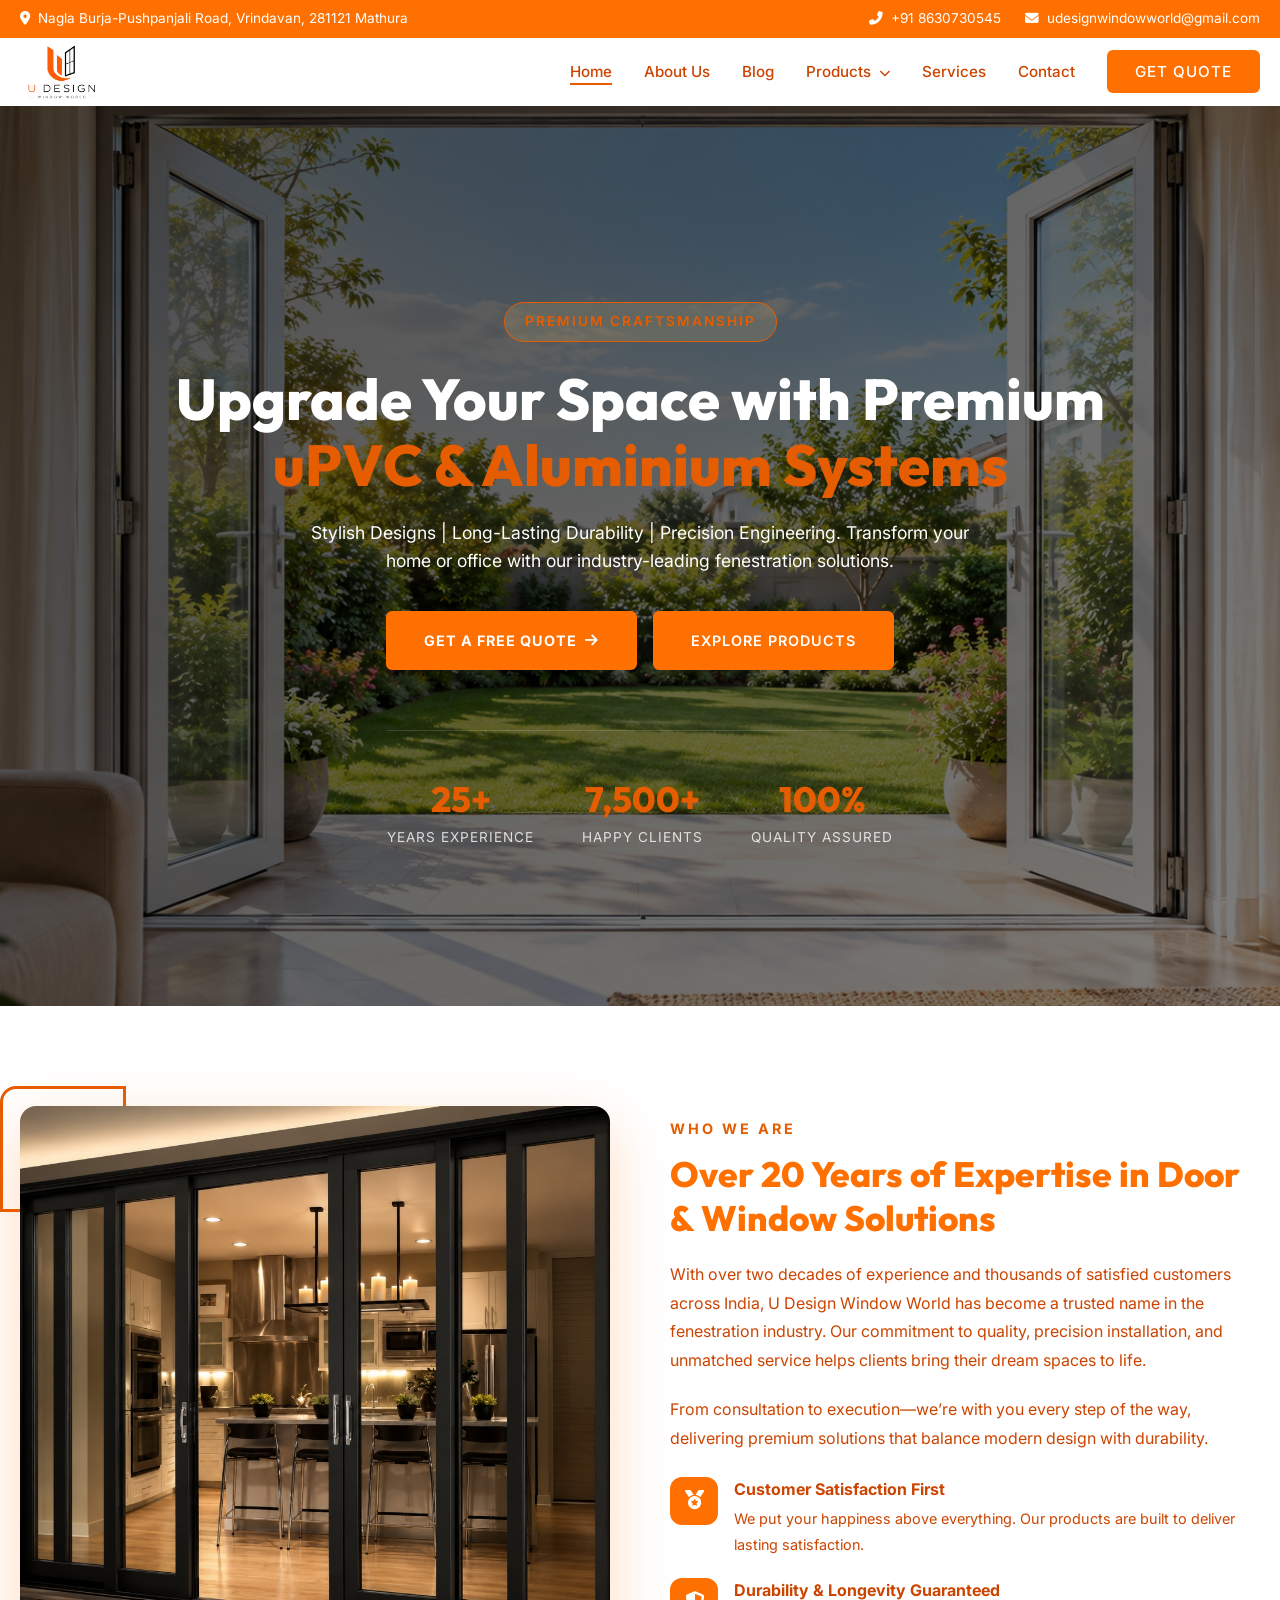
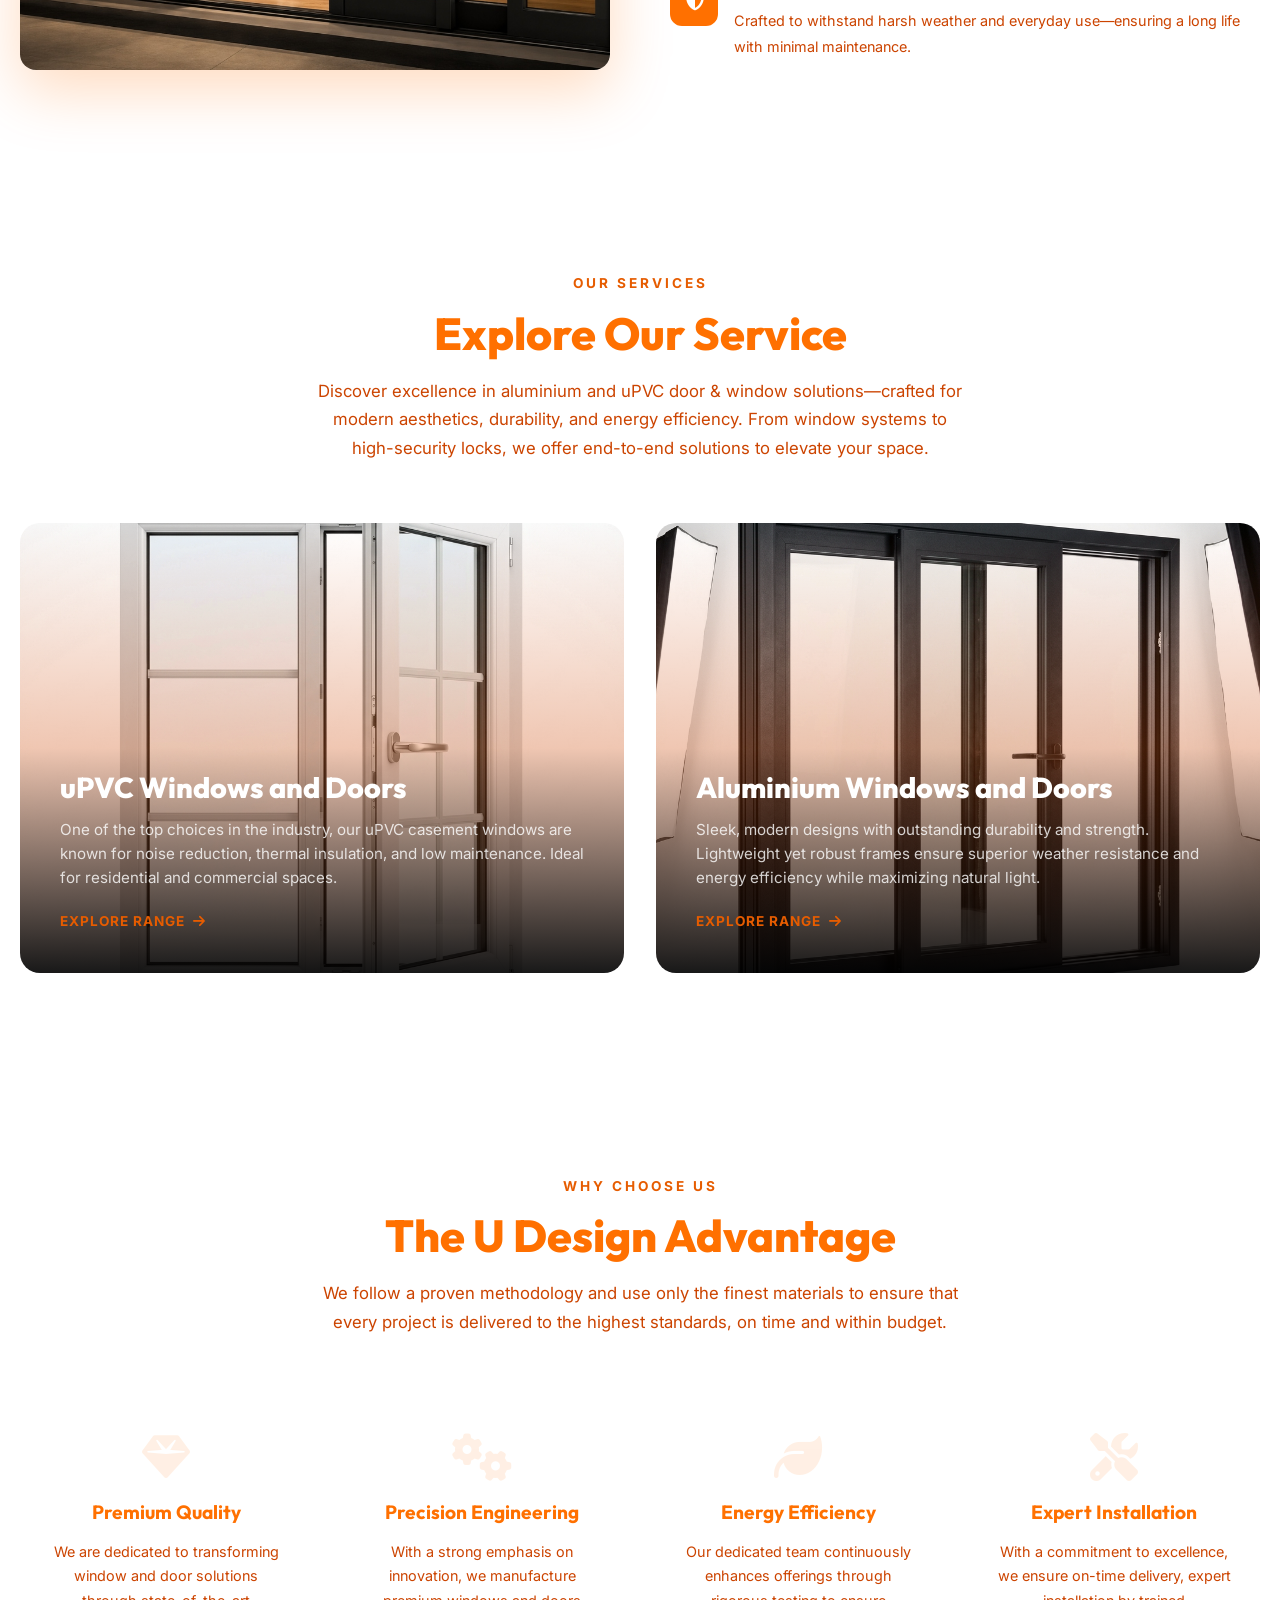
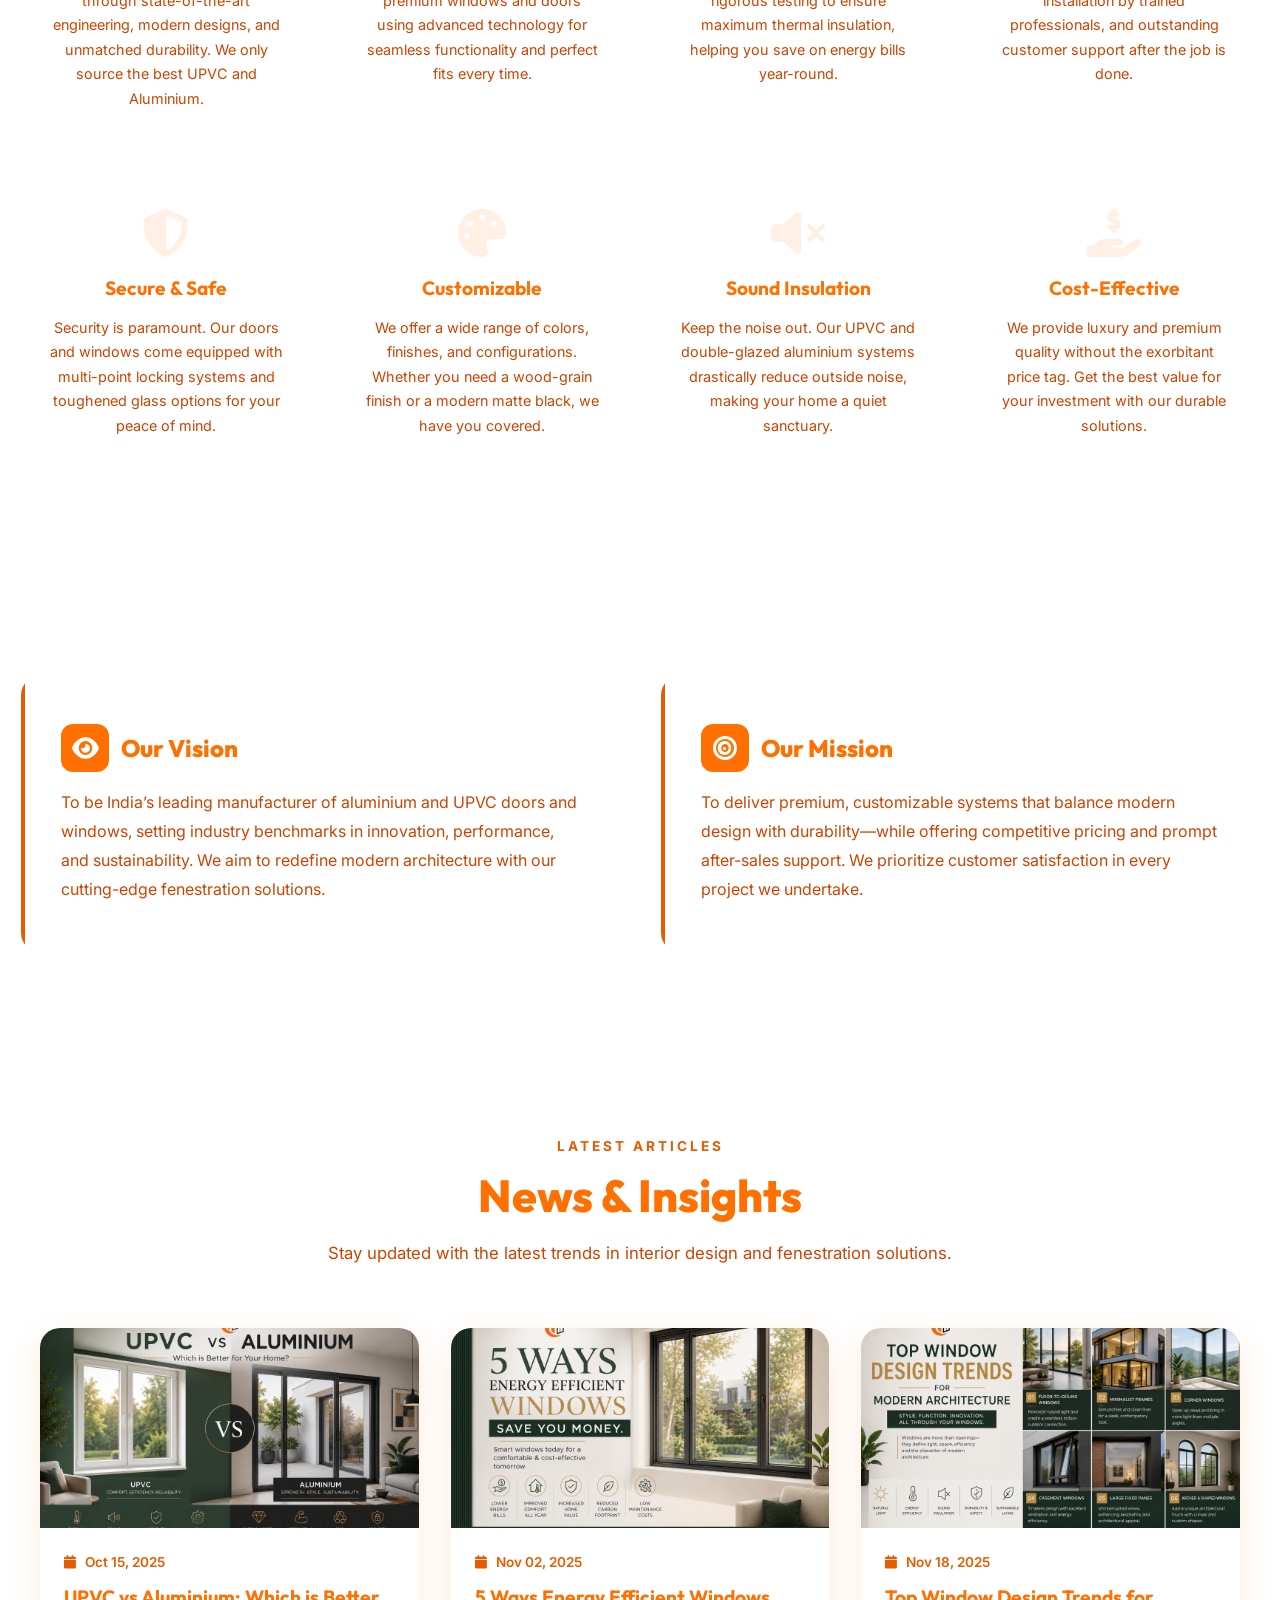
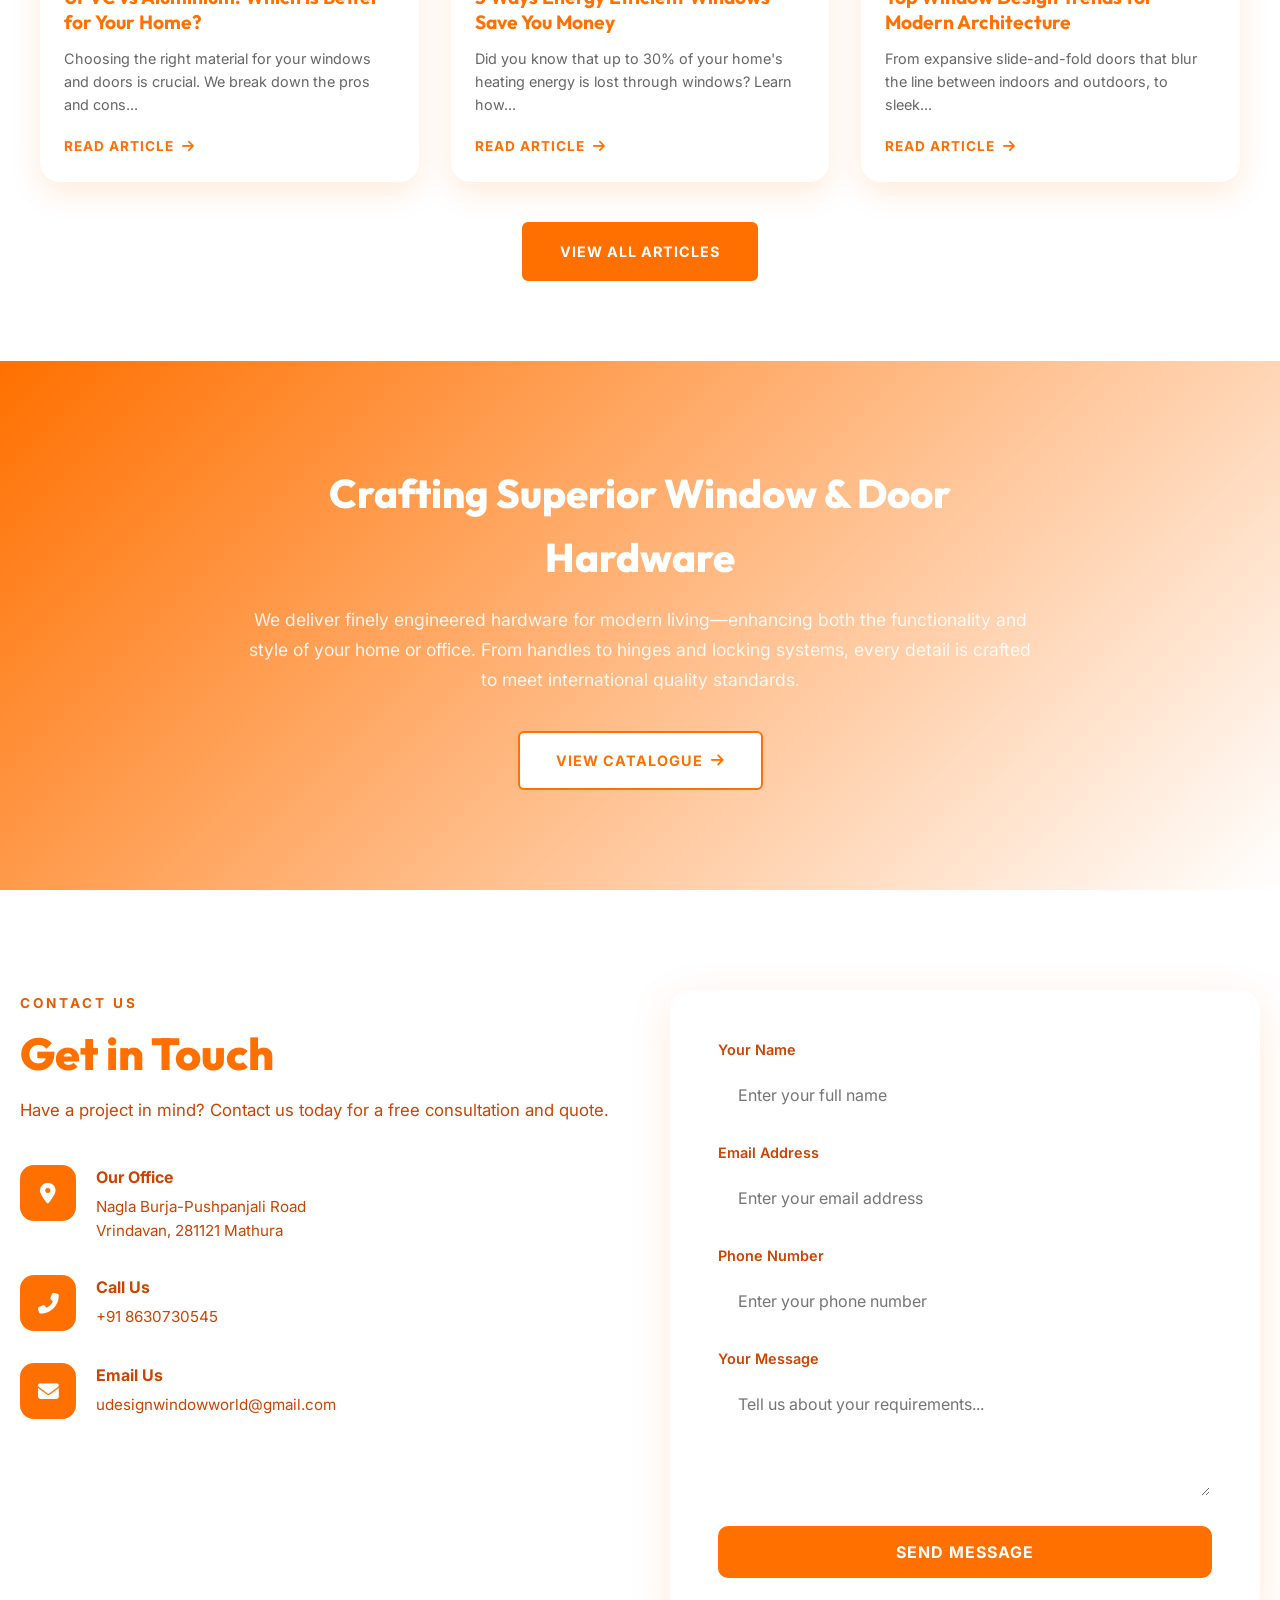
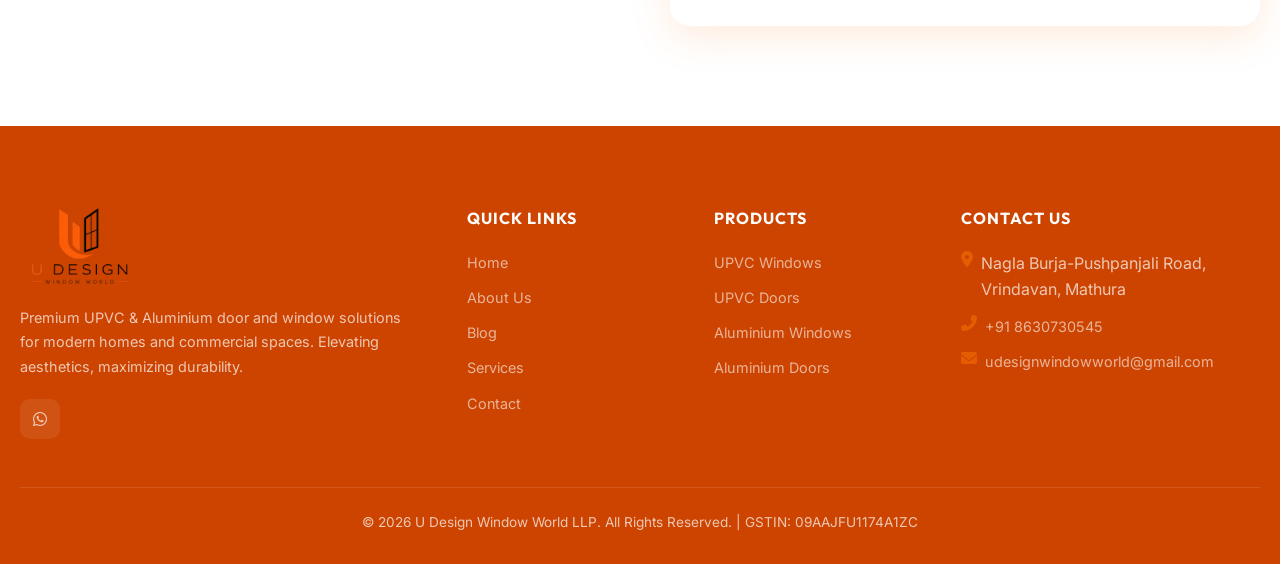
==== commit aa3758d7: "Fix hero wording, remove unwanted page heroes from product pages, fix green card shadow, and correct" ====
--- a/index.html
+++ b/index.html
@@ -77,7 +77,7 @@
         <div class="hero-bg"></div>
         <div class="hero-content">
             <div class="hero-badge fade-in">Premium Craftsmanship</div>
-            <h1 class="fade-in delay-1">Upgrade Your Space with Premium <span>Aluminium & UPVC Systems</span></h1>
+            <h1 class="fade-in delay-1">Upgrade Your Space with Premium <span>uPVC & Aluminium Systems</span></h1>
             <p class="hero-subtitle fade-in delay-2">Stylish Designs | Long-Lasting Durability | Precision Engineering. Transform your home or office with our industry-leading fenestration solutions.</p>
             
             <div class="hero-buttons fade-in delay-3">
--- a/styles.css
+++ b/styles.css
@@ -1,13 +1,13 @@
 :root {
-  --primary: #0F2B24;
-  --secondary: #355E3B;
-  --dark: #1D1F21;
-  --neutral: #E6E8EA;
-  --light: #FAFAF7;
-  --accent: #C9A96A;
+  --primary: #FF7000;
+  --secondary: #FFFFFF;
+  --dark: #CC4400;
+  --neutral: #FFFFFF;
+  --light: #FFFFFF;
+  --accent: #E65C00;
   --white: #ffffff;
-  --shadow: rgba(15, 43, 36, 0.1);
-  --shadow-lg: rgba(15, 43, 36, 0.2);
+  --shadow: rgba(255, 112, 0, 0.15);
+  --shadow-lg: rgba(255, 112, 0, 0.25);
 }
 
 /* RESET & BASE */
@@ -72,7 +72,7 @@
 }
 
 .top-bar a {
-  color: var(--accent);
+  color: var(--white);
   transition: 0.3s;
 }
 
@@ -80,7 +80,8 @@
   text-decoration: underline;
 }
 
-.top-bar-left, .top-bar-right {
+.top-bar-left,
+.top-bar-right {
   display: flex;
   gap: 24px;
   align-items: center;
@@ -93,7 +94,7 @@
 }
 
 .top-bar-item i {
-  color: var(--accent);
+  color: var(--white);
 }
 
 /* NAVBAR */
@@ -186,7 +187,7 @@
   transition: width 0.3s;
 }
 
-.nav-links a:not(.nav-cta):hover::after, 
+.nav-links a:not(.nav-cta):hover::after,
 .nav-links a.active:not(.nav-cta)::after {
   width: 100%;
 }
@@ -297,14 +298,14 @@
   background-size: cover;
   background-position: center;
   z-index: 0;
-  background-image: url('assets/upvc-sliding-door.jpg'); /* Changed image to a window/door related one */
+  background-image: url('assets/main.png');
 }
 
 .hero-bg::after {
   content: '';
   position: absolute;
   inset: 0;
-  background: linear-gradient(135deg, rgba(15, 43, 36, 0.9) 0%, rgba(29, 31, 33, 0.8) 100%);
+  background: linear-gradient(135deg, rgba(0, 0, 0, 0.7) 0%, rgba(0, 0, 0, 0.5) 100%);
 }
 
 .hero-content {
@@ -361,8 +362,8 @@
 }
 
 .btn-primary {
-  background-color: var(--accent);
-  color: var(--dark);
+  background-color: var(--primary);
+  color: var(--white);
   padding: 16px 36px;
   border-radius: 6px;
   font-weight: 700;
@@ -373,19 +374,22 @@
   display: inline-flex;
   align-items: center;
   gap: 8px;
+  border: 2px solid var(--primary);
 }
 
 .btn-primary:hover {
-  background-color: #d4b577;
+  background-color: var(--white);
+  color: var(--primary);
+  border-color: var(--primary);
   transform: translateY(-3px);
-  box-shadow: 0 8px 25px rgba(201, 169, 106, 0.4);
+  box-shadow: 0 8px 25px var(--shadow-lg);
 }
 
 .btn-secondary {
-  background-color: transparent;
+  background-color: var(--primary);
   color: var(--white);
   padding: 16px 36px;
-  border: 2px solid rgba(255, 255, 255, 0.3);
+  border: 2px solid var(--primary);
   border-radius: 6px;
   font-weight: 600;
   text-transform: uppercase;
@@ -395,8 +399,9 @@
 }
 
 .btn-secondary:hover {
-  border-color: var(--accent);
-  color: var(--accent);
+  background-color: var(--white);
+  color: var(--primary);
+  border-color: var(--primary);
 }
 
 .hero-stats {
@@ -453,7 +458,7 @@
 
 .section-desc {
   font-size: 1.05rem;
-  color: #666;
+  color: var(--dark);
   max-width: 650px;
   margin: 0 auto;
   line-height: 1.7;
@@ -515,7 +520,7 @@
 }
 
 .about-text p {
-  color: #555;
+  color: var(--dark);
   line-height: 1.8;
   margin-bottom: 20px;
   font-size: 1rem;
@@ -538,8 +543,9 @@
   width: 48px;
   height: 48px;
   min-width: 48px;
+  border: 2px solid var(--primary);
   background-color: var(--primary);
-  color: var(--accent);
+  color: var(--white);
   border-radius: 12px;
   display: flex;
   align-items: center;
@@ -556,22 +562,22 @@
 
 .about-feature-text p {
   font-size: 0.9rem;
-  color: #666;
+  color: var(--dark);
   margin: 0;
 }
 
 /* WHY CHOOSE US */
 .why-section {
   padding: 100px 20px;
-  background-color: var(--primary);
+  background-color: var(--white);
 }
 
 .why-section .section-title {
-  color: var(--white);
+  color: var(--primary);
 }
 
 .why-section .section-desc {
-  color: rgba(255, 255, 255, 0.7);
+  color: var(--dark);
 }
 
 .why-grid {
@@ -583,29 +589,29 @@
 }
 
 .why-card {
-  background: rgba(255, 255, 255, 0.05);
-  border: 1px solid rgba(255, 255, 255, 0.1);
+  background: var(--light);
+  border: 1px solid var(--neutral);
   border-radius: 16px;
   padding: 36px 28px;
   text-align: center;
   transition: 0.4s;
   position: relative;
   overflow: hidden;
-  backdrop-filter: blur(10px);
 }
 
 .why-card:hover {
-  background: rgba(255, 255, 255, 0.1);
+  background: var(--white);
   transform: translateY(-8px);
   border-color: var(--accent);
+  box-shadow: 0 10px 30px var(--shadow);
 }
 
 .why-card .step-number {
   font-family: 'Outfit', sans-serif;
   font-size: 3rem;
   font-weight: 900;
-  color: var(--accent);
-  opacity: 0.3;
+  color: var(--primary);
+  opacity: 0.1;
   margin-bottom: 16px;
   line-height: 1;
 }
@@ -613,13 +619,13 @@
 .why-card h3 {
   font-family: 'Outfit', sans-serif;
   font-size: 1.2rem;
-  color: var(--white);
+  color: var(--primary);
   margin-bottom: 12px;
   font-weight: 700;
 }
 
 .why-card p {
-  color: rgba(255, 255, 255, 0.7);
+  color: var(--dark);
   font-size: 0.9rem;
   line-height: 1.7;
 }
@@ -660,7 +666,7 @@
 .service-card-overlay {
   position: absolute;
   inset: 0;
-  background: linear-gradient(to top, rgba(15, 43, 36, 0.95) 0%, rgba(15, 43, 36, 0.3) 50%, transparent 100%);
+  background: linear-gradient(to top, rgba(0, 0, 0, 0.9) 0%, rgba(204, 68, 0, 0.3) 50%, transparent 100%);
   display: flex;
   flex-direction: column;
   justify-content: flex-end;
@@ -779,15 +785,16 @@
 }
 
 .vision-card p {
-  color: #555;
+  color: var(--dark);
   line-height: 1.8;
 }
 
 .vision-icon {
   width: 48px;
   height: 48px;
+  border: 2px solid var(--primary);
   background-color: var(--primary);
-  color: var(--accent);
+  color: var(--white);
   border-radius: 12px;
   display: flex;
   align-items: center;
@@ -851,8 +858,9 @@
   width: 56px;
   height: 56px;
   min-width: 56px;
+  border: 2px solid var(--primary);
   background-color: var(--primary);
-  color: var(--accent);
+  color: var(--white);
   border-radius: 14px;
   display: flex;
   align-items: center;
@@ -868,7 +876,7 @@
 }
 
 .contact-item p {
-  color: #666;
+  color: var(--dark);
   font-size: 0.95rem;
   line-height: 1.6;
 }
@@ -892,7 +900,7 @@
   font-size: 0.9rem;
 }
 
-.form-group input, 
+.form-group input,
 .form-group textarea {
   width: 100%;
   padding: 14px 18px;
@@ -904,7 +912,7 @@
   background-color: var(--light);
 }
 
-.form-group input:focus, 
+.form-group input:focus,
 .form-group textarea:focus {
   outline: none;
   border-color: var(--accent);
@@ -1133,7 +1141,7 @@
 }
 
 .overview-text p {
-  color: #555;
+  color: var(--dark);
   line-height: 1.8;
   margin-bottom: 16px;
 }
@@ -1193,6 +1201,26 @@
   border-color: var(--accent);
 }
 
+.learn-more {
+  display: inline-flex;
+  align-items: center;
+  gap: 8px;
+  color: var(--white) !important;
+  background-color: #000000;
+  padding: 12px 24px;
+  border-radius: 6px;
+  font-weight: 700;
+  text-transform: uppercase;
+  font-size: 0.85rem;
+  transition: 0.3s;
+  text-decoration: none;
+  margin-top: 16px;
+}
+
+.learn-more:hover {
+  background-color: #333333;
+}
+
 .product-card-image {
   height: 260px;
   overflow: hidden;
@@ -1227,7 +1255,7 @@
 }
 
 .product-card-content p {
-  color: #666;
+  color: var(--dark);
   font-size: 0.9rem;
   line-height: 1.6;
 }
@@ -1277,12 +1305,29 @@
   transform: scale(1);
 }
 
-.delay-1 { transition-delay: 0.1s; }
-.delay-2 { transition-delay: 0.2s; }
-.delay-3 { transition-delay: 0.3s; }
-.delay-4 { transition-delay: 0.4s; }
-.delay-5 { transition-delay: 0.5s; }
-.delay-6 { transition-delay: 0.6s; }
+.delay-1 {
+  transition-delay: 0.1s;
+}
+
+.delay-2 {
+  transition-delay: 0.2s;
+}
+
+.delay-3 {
+  transition-delay: 0.3s;
+}
+
+.delay-4 {
+  transition-delay: 0.4s;
+}
+
+.delay-5 {
+  transition-delay: 0.5s;
+}
+
+.delay-6 {
+  transition-delay: 0.6s;
+}
 
 /* BACK TO TOP */
 .back-to-top {
@@ -1321,7 +1366,7 @@
   display: none;
   position: fixed;
   inset: 0;
-  background: rgba(0, 0, 0, 0.5);
+  background: rgba(255, 112, 0, 0.5);
   z-index: 998;
 }
 
@@ -1334,27 +1379,35 @@
   .why-grid {
     grid-template-columns: 1fr 1fr;
   }
+
   .about-container {
     grid-template-columns: 1fr;
   }
+
   .services-grid {
     grid-template-columns: 1fr;
   }
+
   .product-grid {
     grid-template-columns: repeat(2, 1fr);
   }
+
   .footer-container {
     grid-template-columns: 1fr 1fr;
   }
+
   .stats-container {
     grid-template-columns: 1fr 1fr;
   }
+
   .vision-container {
     grid-template-columns: 1fr;
   }
+
   .contact-container {
     grid-template-columns: 1fr;
   }
+
   .overview-container {
     grid-template-columns: 1fr;
   }
@@ -1364,9 +1417,11 @@
   .top-bar {
     display: none;
   }
+
   .hamburger {
     display: flex;
   }
+
   .nav-links {
     position: fixed;
     top: 0;
@@ -1378,21 +1433,25 @@
     flex-direction: column;
     padding: 80px 40px 40px;
     gap: 24px;
-    box-shadow: -5px 0 30px rgba(0, 0, 0, 0.1);
+    box-shadow: -5px 0 30px rgba(255, 112, 0, 0.1);
     transition: right 0.4s;
     z-index: 999;
     align-items: flex-start;
   }
+
   .nav-links.active {
     right: 0;
   }
+
   .nav-links a {
     font-size: 1.1rem;
   }
+
   .nav-cta {
     width: 100%;
     text-align: center;
   }
+
   .dropdown-menu {
     position: static;
     opacity: 1;
@@ -1403,28 +1462,33 @@
     padding: 10px 0 0 15px;
     display: none;
   }
+
   .dropdown.active .dropdown-menu {
     display: block;
   }
+
   .hamburger.active span:nth-child(1) {
     transform: rotate(45deg) translate(5px, 6px);
   }
+
   .hamburger.active span:nth-child(2) {
     opacity: 0;
   }
+
   .hamburger.active span:nth-child(3) {
     transform: rotate(-45deg) translate(5px, -6px);
   }
-  
+
   .logo img {
     height: 44px;
   }
-  
+
   .hero {
     min-height: 100vh;
     min-height: 100dvh;
     height: auto;
   }
+
   .hero-content {
     padding: 120px 20px 40px;
     justify-content: center;
@@ -1432,31 +1496,38 @@
     min-height: 100dvh;
     box-sizing: border-box;
   }
+
   .hero-badge {
     font-size: 0.7rem;
     padding: 6px 16px;
     letter-spacing: 1.5px;
     margin-bottom: 16px;
   }
+
   .hero h1 {
     font-size: 1.8rem;
     margin-bottom: 14px;
   }
+
   .hero-subtitle {
     font-size: 0.9rem;
     margin-bottom: 20px;
   }
+
   .hero-buttons {
     flex-direction: column;
     gap: 12px;
     margin-bottom: 10px;
   }
-  .btn-primary, .btn-secondary {
+
+  .btn-primary,
+  .btn-secondary {
     width: 100%;
     justify-content: center;
     padding: 14px 28px;
     font-size: 0.85rem;
   }
+
   .hero-stats {
     flex-direction: row;
     flex-wrap: wrap;
@@ -1464,38 +1535,73 @@
     margin-top: 24px;
     justify-content: center;
   }
+
   .hero-stat {
     flex: 0 0 auto;
   }
+
   .stat-number {
     font-size: 1.8rem;
   }
+
   .stat-label {
     font-size: 0.7rem;
   }
-  
-  .why-grid, .product-grid, .footer-container {
+
+  .why-grid,
+  .product-grid,
+  .footer-container {
     grid-template-columns: 1fr;
   }
+
   .stats-container {
     grid-template-columns: 1fr 1fr;
   }
-  
+
   .service-card {
     height: 350px;
   }
+
   .service-card h3 {
     font-size: 1.4rem;
   }
+
   .service-card p {
     font-size: 0.85rem;
     line-height: 1.4;
     margin-bottom: 15px;
   }
+
   .service-card-overlay {
     padding: 20px;
   }
+
+  .about-section,
+  .services-section,
+  .why-section,
+  .vision-section,
+  .contact-section,
+  .stats-section,
+  .product-grid-section,
+  .product-overview {
+    padding: 60px 15px;
+  }
+
+  .why-card,
+  .vision-card,
+  .service-card-overlay {
+    padding: 24px;
+  }
+
+  .about-text h2 {
+    font-size: 1.8rem;
+  }
+
+  .section-title {
+    font-size: 2rem;
+  }
+
   .overview-features {
     grid-template-columns: 1fr;
   }
-}
+}
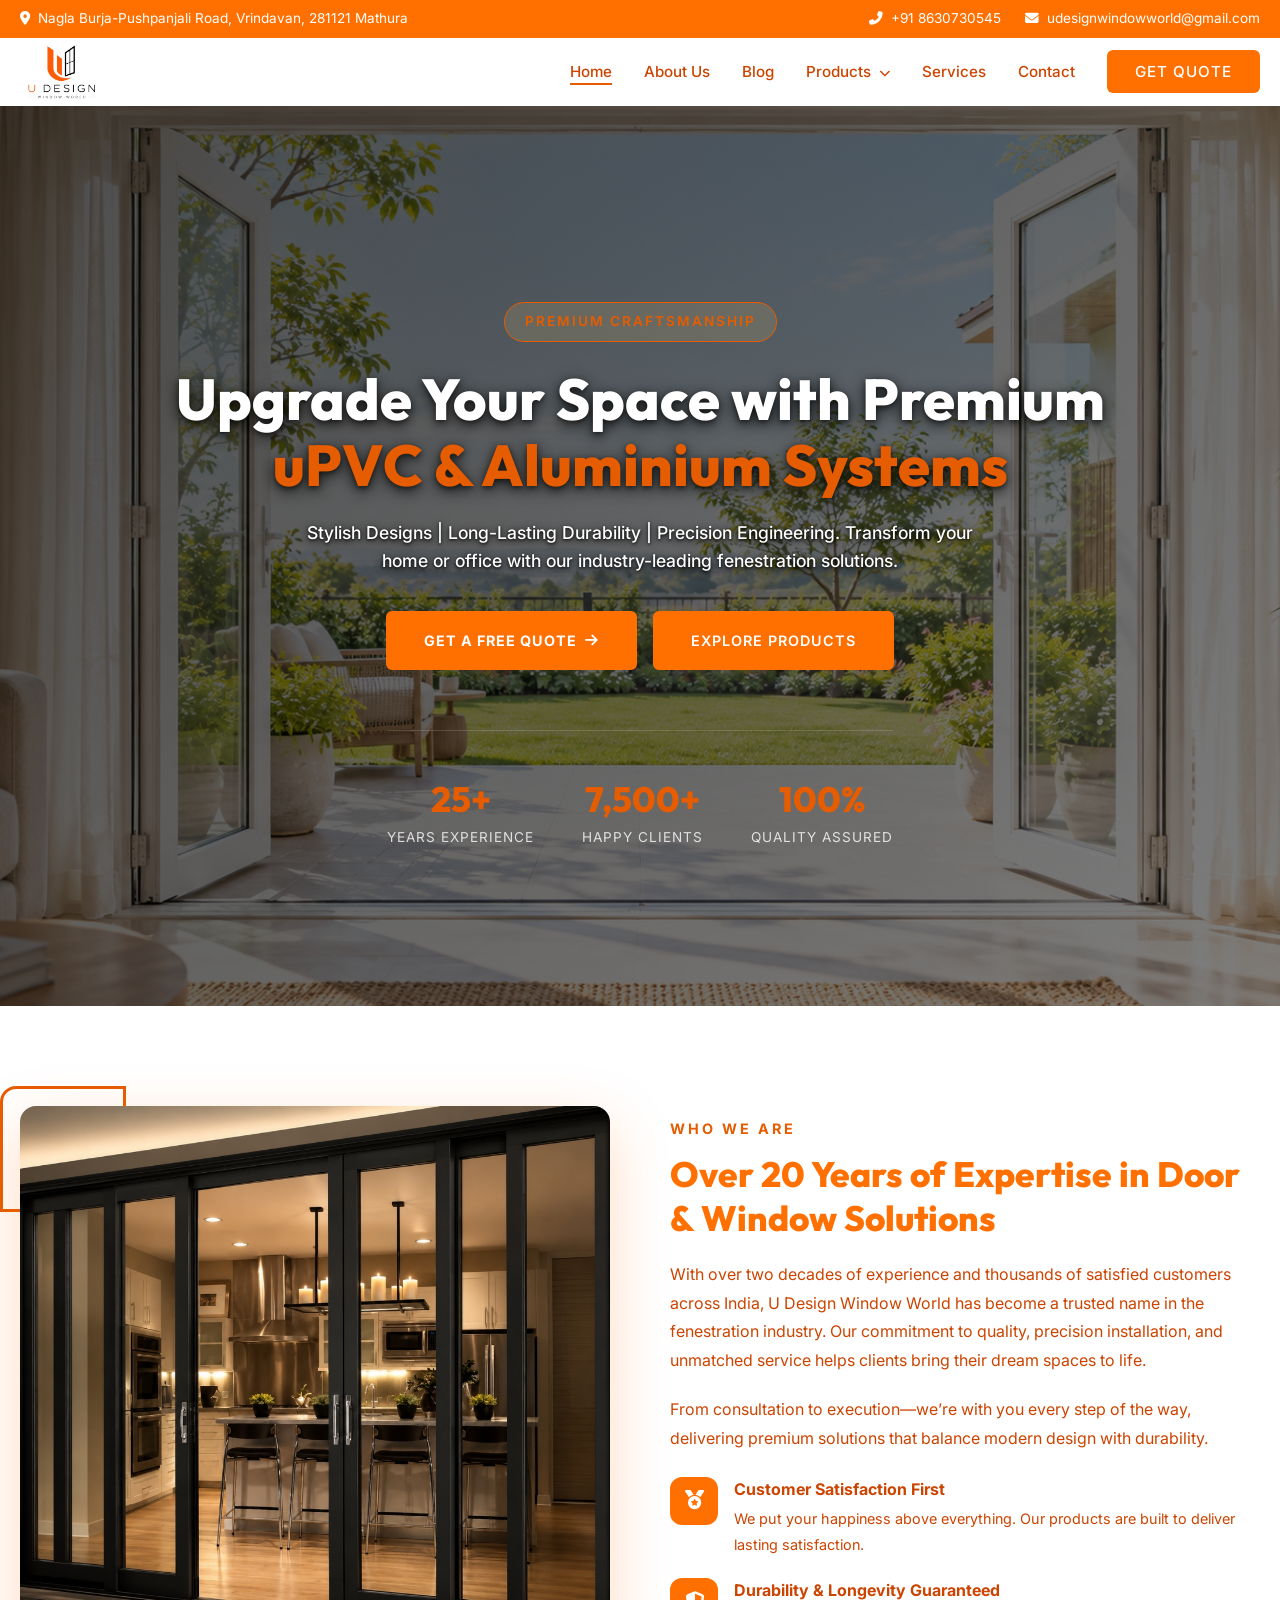
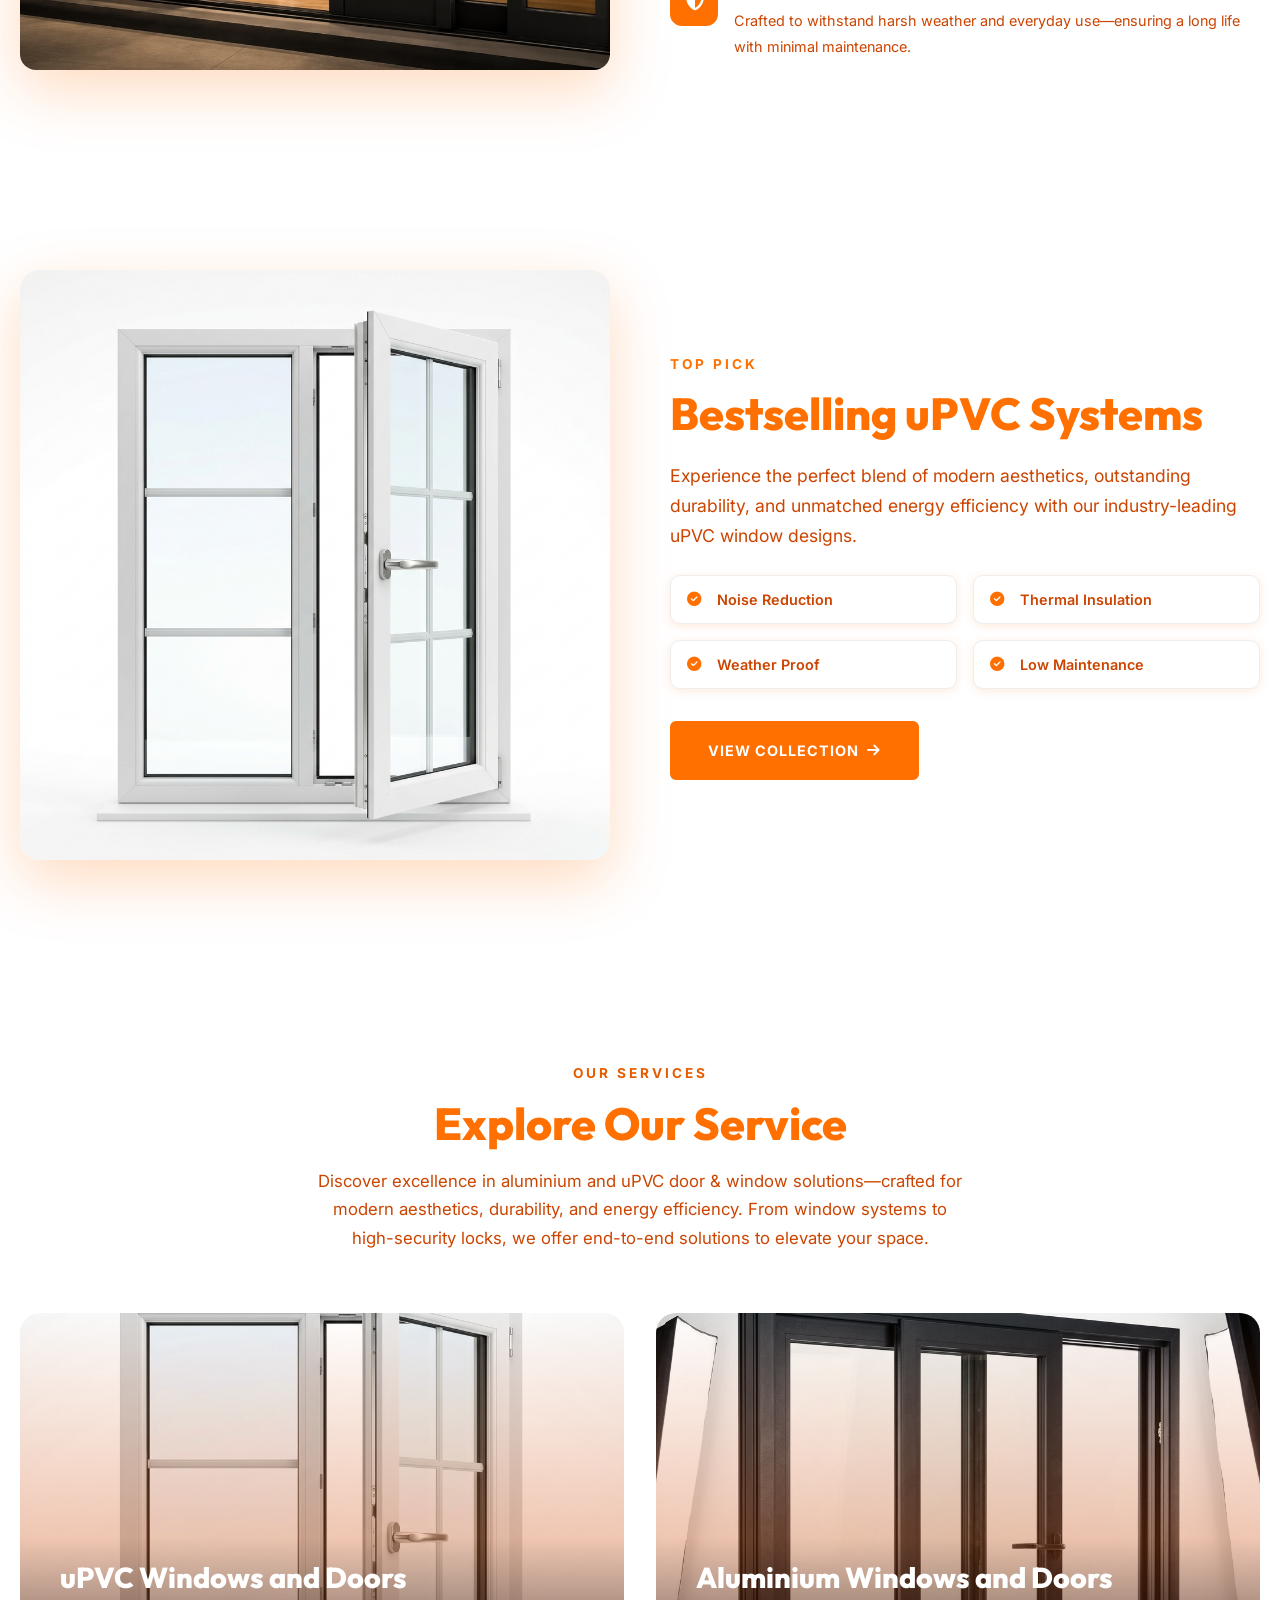
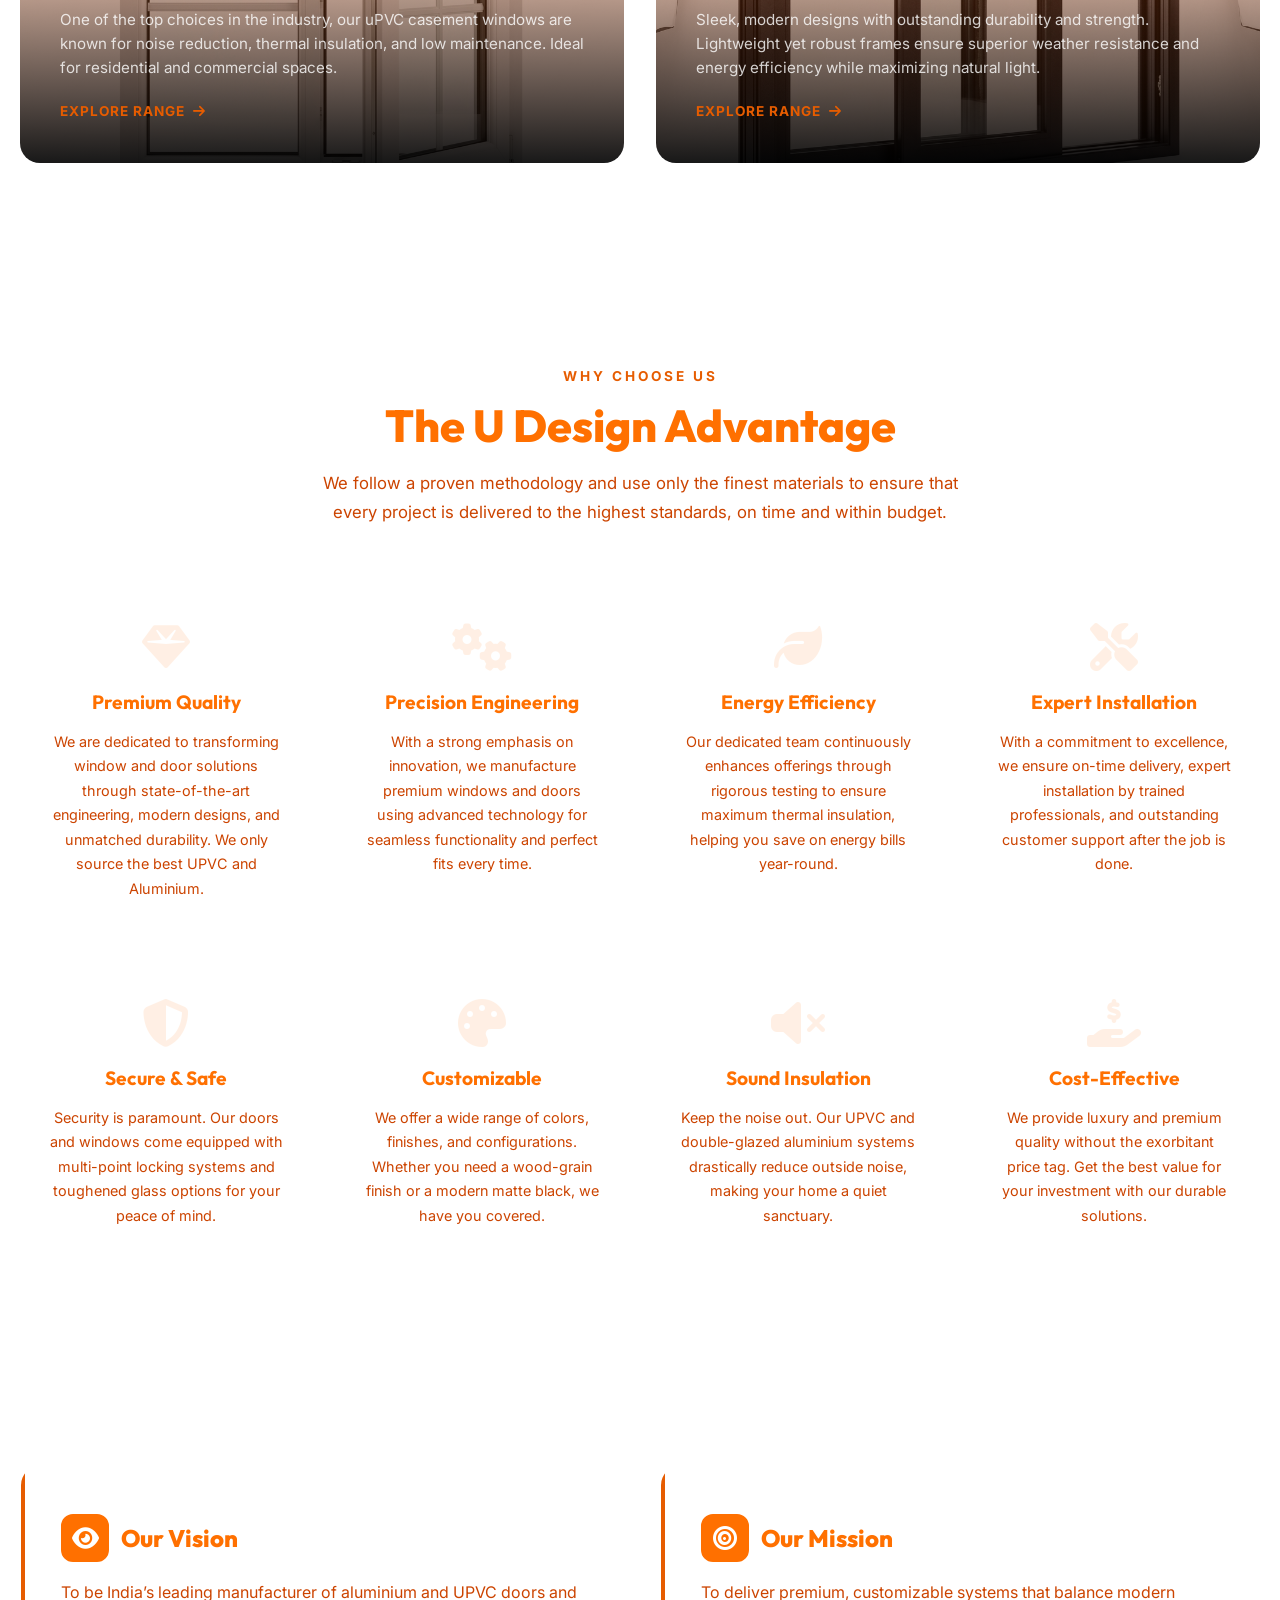
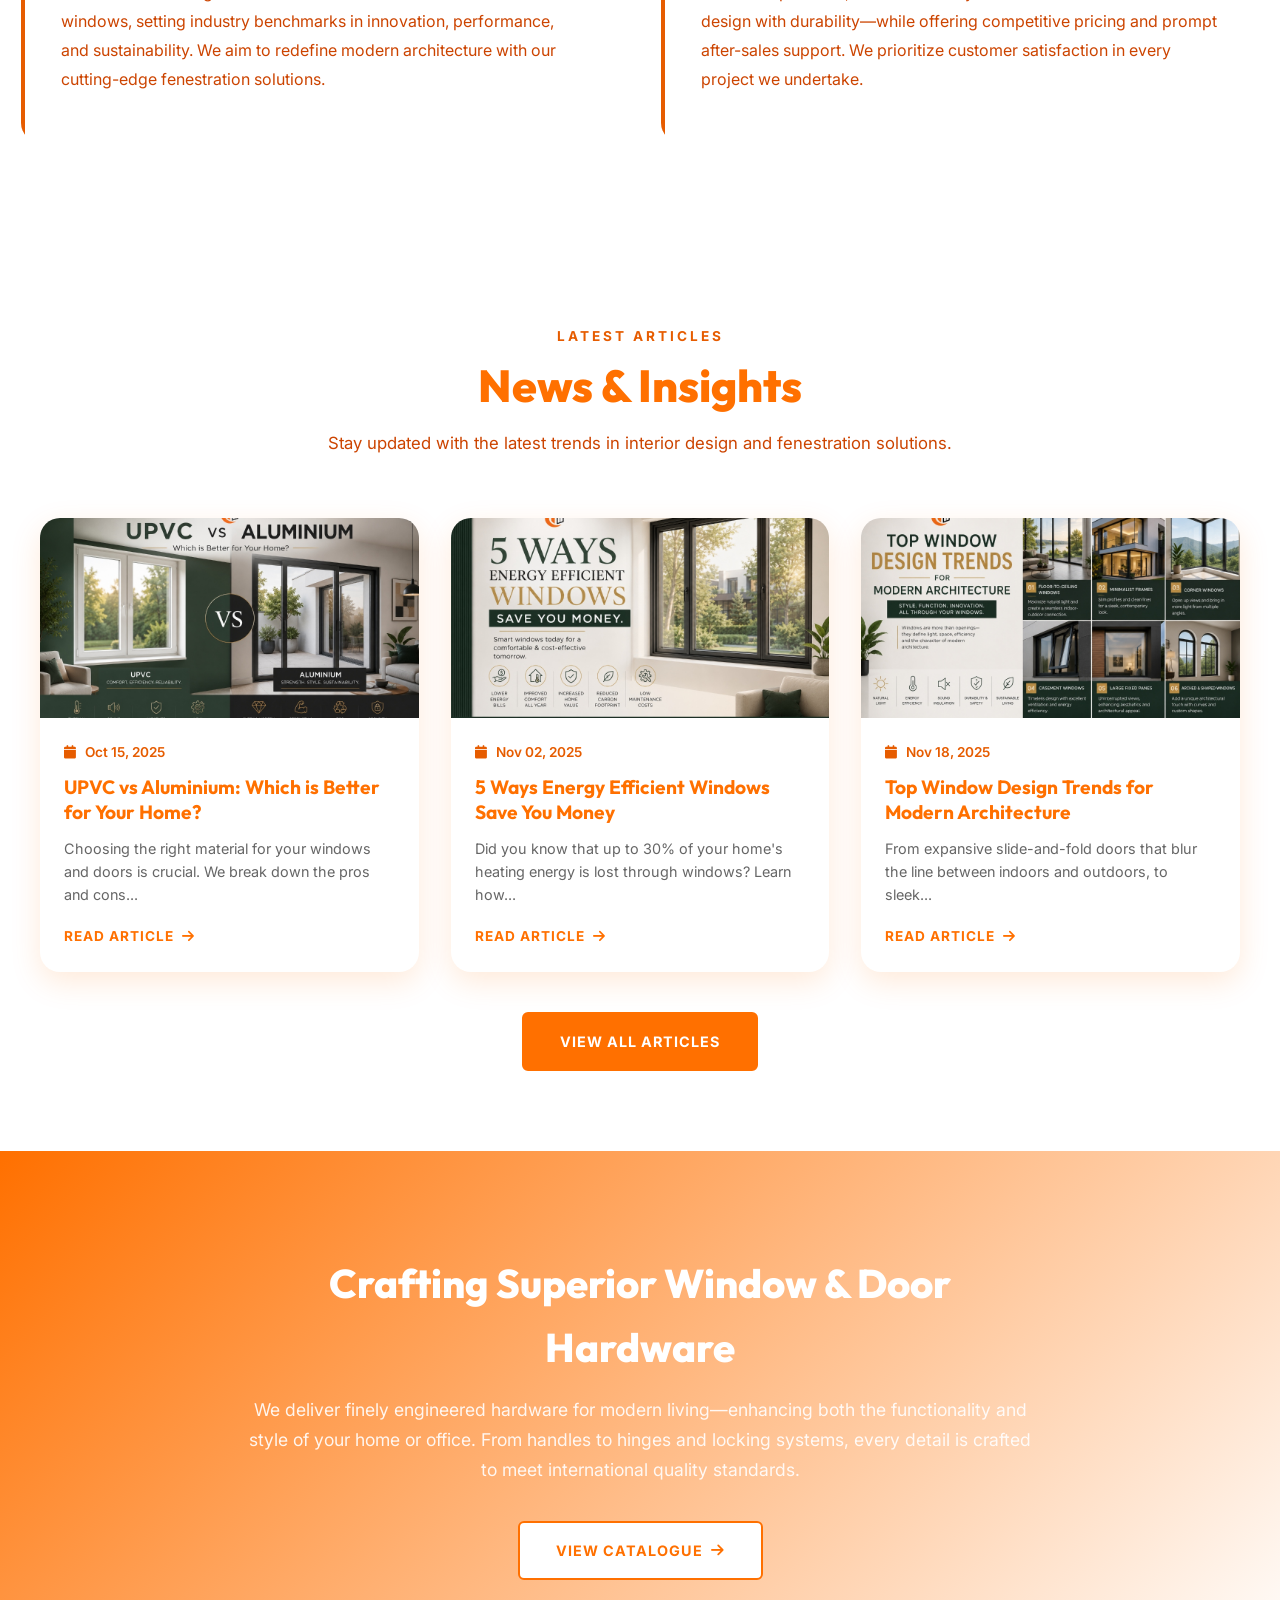
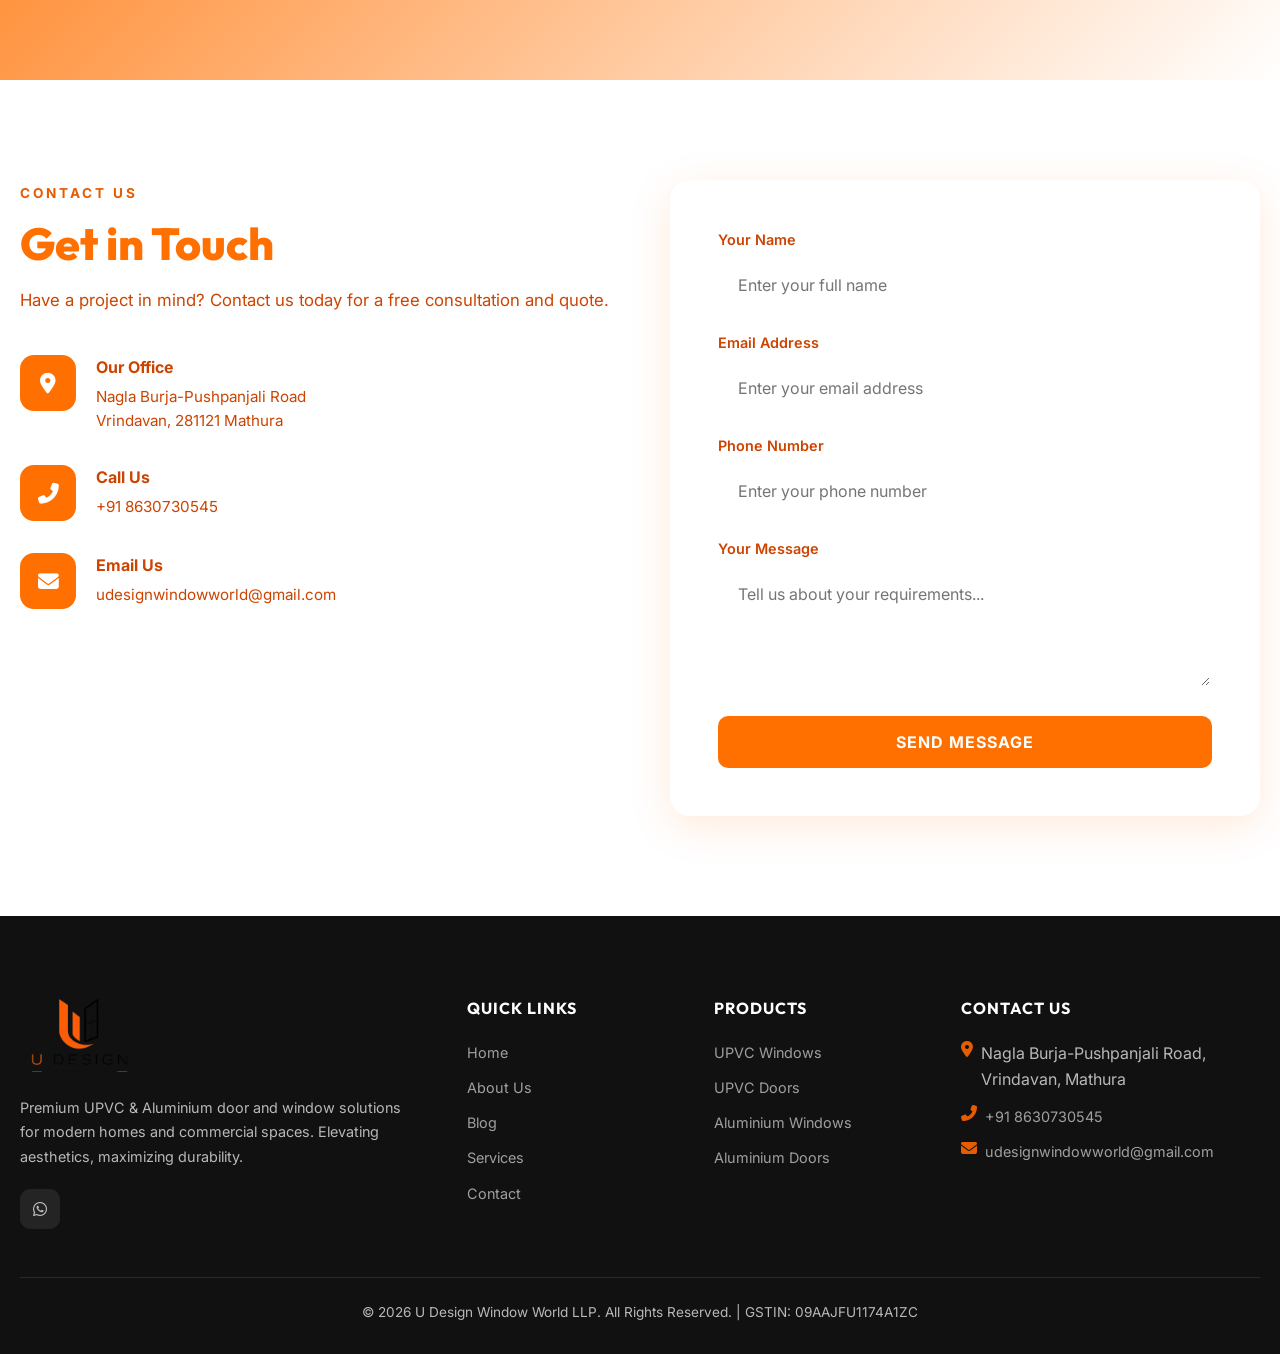
==== commit 8993ec4c: "Add bestseller section, make hero text pop, set black footer" ====
--- a/index.html
+++ b/index.html
@@ -1,22 +1,27 @@
 <!DOCTYPE html>
 <html lang="en">
+
 <head>
     <meta charset="UTF-8">
     <meta name="viewport" content="width=device-width, initial-scale=1.0">
     <title>U Design Window World | Premium UPVC & Aluminium Systems</title>
-    <meta name="description" content="Over 20 years of expertise in premium UPVC and Aluminium door and window solutions. Serving Mathura, Vrindavan and across India.">
-    
+    <meta name="description"
+        content="Over 20 years of expertise in premium UPVC and Aluminium door and window solutions. Serving Mathura, Vrindavan and across India.">
+
     <!-- Google Fonts -->
     <link rel="preconnect" href="https://fonts.googleapis.com">
     <link rel="preconnect" href="https://fonts.gstatic.com" crossorigin>
-    <link href="https://fonts.googleapis.com/css2?family=Outfit:wght@400;600;700;800;900&family=Inter:wght@400;500;600;700&display=swap" rel="stylesheet">
-    
+    <link
+        href="https://fonts.googleapis.com/css2?family=Outfit:wght@400;600;700;800;900&family=Inter:wght@400;500;600;700&display=swap"
+        rel="stylesheet">
+
     <!-- FontAwesome for Icons -->
     <link rel="stylesheet" href="https://cdnjs.cloudflare.com/ajax/libs/font-awesome/6.5.1/css/all.min.css">
-    
+
     <!-- Custom CSS -->
     <link rel="stylesheet" href="styles.css">
 </head>
+
 <body>
 
     <!-- Top Bar -->
@@ -47,12 +52,14 @@
             <a href="index.html" class="logo">
                 <img src="assets/logo.png" alt="U Design Window World Logo">
             </a>
-            
+
             <ul class="nav-links" id="navLinks">
                 <li><a href="index.html" class="active">Home</a></li>
-                <li><a href="#about">About Us</a></li><li><a href="blog.html">Blog</a></li>
+                <li><a href="#about">About Us</a></li>
+                <li><a href="blog.html">Blog</a></li>
                 <li class="dropdown">
-                    <a href="#" class="dropdown-toggle">Products <i class="fas fa-chevron-down" style="font-size:0.7rem;margin-left:4px"></i></a>
+                    <a href="#" class="dropdown-toggle">Products <i class="fas fa-chevron-down"
+                            style="font-size:0.7rem;margin-left:4px"></i></a>
                     <ul class="dropdown-menu">
                         <li><a href="upvc.html">UPVC Windows & Doors</a></li>
                         <li><a href="aluminium.html">Aluminium Windows & Doors</a></li>
@@ -78,8 +85,9 @@
         <div class="hero-content">
             <div class="hero-badge fade-in">Premium Craftsmanship</div>
             <h1 class="fade-in delay-1">Upgrade Your Space with Premium <span>uPVC & Aluminium Systems</span></h1>
-            <p class="hero-subtitle fade-in delay-2">Stylish Designs | Long-Lasting Durability | Precision Engineering. Transform your home or office with our industry-leading fenestration solutions.</p>
-            
+            <p class="hero-subtitle fade-in delay-2">Stylish Designs | Long-Lasting Durability | Precision Engineering.
+                Transform your home or office with our industry-leading fenestration solutions.</p>
+
             <div class="hero-buttons fade-in delay-3">
                 <a href="#contact" class="btn-primary">Get a Free Quote <i class="fas fa-arrow-right"></i></a>
                 <a href="#services" class="btn-secondary">Explore Products</a>
@@ -111,9 +119,12 @@
             <div class="about-text fade-in-right">
                 <h5>Who We Are</h5>
                 <h2>Over 20 Years of Expertise in Door & Window Solutions</h2>
-                <p>With over two decades of experience and thousands of satisfied customers across India, U Design Window World has become a trusted name in the fenestration industry. Our commitment to quality, precision installation, and unmatched service helps clients bring their dream spaces to life.</p>
-                <p>From consultation to execution—we’re with you every step of the way, delivering premium solutions that balance modern design with durability.</p>
-                
+                <p>With over two decades of experience and thousands of satisfied customers across India, U Design
+                    Window World has become a trusted name in the fenestration industry. Our commitment to quality,
+                    precision installation, and unmatched service helps clients bring their dream spaces to life.</p>
+                <p>From consultation to execution—we’re with you every step of the way, delivering premium solutions
+                    that balance modern design with durability.</p>
+
                 <div class="about-features">
                     <div class="about-feature">
                         <div class="about-feature-icon">
@@ -121,7 +132,8 @@
                         </div>
                         <div class="about-feature-text">
                             <h4>Customer Satisfaction First</h4>
-                            <p>We put your happiness above everything. Our products are built to deliver lasting satisfaction.</p>
+                            <p>We put your happiness above everything. Our products are built to deliver lasting
+                                satisfaction.</p>
                         </div>
                     </div>
                     <div class="about-feature">
@@ -130,10 +142,50 @@
                         </div>
                         <div class="about-feature-text">
                             <h4>Durability & Longevity Guaranteed</h4>
-                            <p>Crafted to withstand harsh weather and everyday use—ensuring a long life with minimal maintenance.</p>
-                        </div>
-                    </div>
-                </div>
+                            <p>Crafted to withstand harsh weather and everyday use—ensuring a long life with minimal
+                                maintenance.</p>
+                        </div>
+                    </div>
+                </div>
+            </div>
+        </div>
+    </section>
+
+    <!-- Bestseller Section -->
+    <section class="product-overview" style="background-color: var(--light);">
+        <div class="overview-container">
+            <div class="overview-image fade-in-left">
+                <img src="assets/upvc-casement-window.jpg" alt="Our Top Bestseller">
+            </div>
+            <div class="overview-text fade-in-right">
+                <span class="section-label"
+                    style="display:inline-block; font-size:0.85rem; font-weight:700; color:var(--primary); text-transform:uppercase; letter-spacing:3px; margin-bottom:12px;">Top
+                    Pick</span>
+                <h2
+                    style="font-family:'Outfit', sans-serif; font-size:clamp(2rem, 3.5vw, 2.8rem); font-weight:800; color:var(--primary); margin-bottom:20px; line-height:1.2;">
+                    Bestselling uPVC Systems</h2>
+                <p style="color:var(--dark); font-size:1.1rem; max-width:700px; margin-bottom:24px; line-height:1.7;">
+                    Experience the perfect blend of modern aesthetics, outstanding durability, and unmatched energy
+                    efficiency with our industry-leading uPVC window designs.</p>
+
+                <div class="overview-features"
+                    style="margin-bottom:32px; display:grid; grid-template-columns:1fr 1fr; gap:16px;">
+                    <div class="overview-feature"
+                        style="display:flex; align-items:center; gap:10px; padding:12px 16px; background:var(--white); border-radius:10px; border:1px solid #eee;">
+                        <i class="fas fa-check-circle" style="color:var(--primary);"></i> Noise Reduction</div>
+                    <div class="overview-feature"
+                        style="display:flex; align-items:center; gap:10px; padding:12px 16px; background:var(--white); border-radius:10px; border:1px solid #eee;">
+                        <i class="fas fa-check-circle" style="color:var(--primary);"></i> Thermal Insulation</div>
+                    <div class="overview-feature"
+                        style="display:flex; align-items:center; gap:10px; padding:12px 16px; background:var(--white); border-radius:10px; border:1px solid #eee;">
+                        <i class="fas fa-check-circle" style="color:var(--primary);"></i> Weather Proof</div>
+                    <div class="overview-feature"
+                        style="display:flex; align-items:center; gap:10px; padding:12px 16px; background:var(--white); border-radius:10px; border:1px solid #eee;">
+                        <i class="fas fa-check-circle" style="color:var(--primary);"></i> Low Maintenance</div>
+                </div>
+
+                <a href="upvc.html" class="btn-primary" style="display:inline-flex;">View Collection <i
+                        class="fas fa-arrow-right"></i></a>
             </div>
         </div>
     </section>
@@ -144,7 +196,9 @@
             <div class="section-header fade-in">
                 <span class="section-label">Our Services</span>
                 <h2 class="section-title">Explore Our Service</h2>
-                <p class="section-desc">Discover excellence in aluminium and uPVC door & window solutions—crafted for modern aesthetics, durability, and energy efficiency. From window systems to high-security locks, we offer end-to-end solutions to elevate your space.</p>
+                <p class="section-desc">Discover excellence in aluminium and uPVC door & window solutions—crafted for
+                    modern aesthetics, durability, and energy efficiency. From window systems to high-security locks, we
+                    offer end-to-end solutions to elevate your space.</p>
             </div>
 
             <div class="services-grid">
@@ -153,7 +207,9 @@
                     <img src="assets/upvc-casement-window.jpg" alt="UPVC Windows and Doors">
                     <div class="service-card-overlay">
                         <h3>uPVC Windows and Doors</h3>
-                        <p>One of the top choices in the industry, our uPVC casement windows are known for noise reduction, thermal insulation, and low maintenance. Ideal for residential and commercial spaces.</p>
+                        <p>One of the top choices in the industry, our uPVC casement windows are known for noise
+                            reduction, thermal insulation, and low maintenance. Ideal for residential and commercial
+                            spaces.</p>
                         <a href="upvc.html" class="card-link">Explore Range <i class="fas fa-arrow-right"></i></a>
                     </div>
                 </div>
@@ -163,7 +219,8 @@
                     <img src="assets/alu-sliding-window.jpg" alt="Aluminium Windows and Doors">
                     <div class="service-card-overlay">
                         <h3>Aluminium Windows and Doors</h3>
-                        <p>Sleek, modern designs with outstanding durability and strength. Lightweight yet robust frames ensure superior weather resistance and energy efficiency while maximizing natural light.</p>
+                        <p>Sleek, modern designs with outstanding durability and strength. Lightweight yet robust frames
+                            ensure superior weather resistance and energy efficiency while maximizing natural light.</p>
                         <a href="aluminium.html" class="card-link">Explore Range <i class="fas fa-arrow-right"></i></a>
                     </div>
                 </div>
@@ -177,56 +234,65 @@
             <div class="section-header fade-in">
                 <span class="section-label">Why Choose Us</span>
                 <h2 class="section-title">The U Design Advantage</h2>
-                <p class="section-desc">We follow a proven methodology and use only the finest materials to ensure that every project is delivered to the highest standards, on time and within budget.</p>
+                <p class="section-desc">We follow a proven methodology and use only the finest materials to ensure that
+                    every project is delivered to the highest standards, on time and within budget.</p>
             </div>
 
             <div class="why-grid">
                 <div class="why-card fade-in delay-1">
                     <div class="step-number"><i class="fas fa-gem"></i></div>
                     <h3>Premium Quality</h3>
-                    <p>We are dedicated to transforming window and door solutions through state-of-the-art engineering, modern designs, and unmatched durability. We only source the best UPVC and Aluminium.</p>
-                </div>
-                
+                    <p>We are dedicated to transforming window and door solutions through state-of-the-art engineering,
+                        modern designs, and unmatched durability. We only source the best UPVC and Aluminium.</p>
+                </div>
+
                 <div class="why-card fade-in delay-2">
                     <div class="step-number"><i class="fas fa-cogs"></i></div>
                     <h3>Precision Engineering</h3>
-                    <p>With a strong emphasis on innovation, we manufacture premium windows and doors using advanced technology for seamless functionality and perfect fits every time.</p>
+                    <p>With a strong emphasis on innovation, we manufacture premium windows and doors using advanced
+                        technology for seamless functionality and perfect fits every time.</p>
                 </div>
 
                 <div class="why-card fade-in delay-3">
                     <div class="step-number"><i class="fas fa-leaf"></i></div>
                     <h3>Energy Efficiency</h3>
-                    <p>Our dedicated team continuously enhances offerings through rigorous testing to ensure maximum thermal insulation, helping you save on energy bills year-round.</p>
+                    <p>Our dedicated team continuously enhances offerings through rigorous testing to ensure maximum
+                        thermal insulation, helping you save on energy bills year-round.</p>
                 </div>
 
                 <div class="why-card fade-in delay-4">
                     <div class="step-number"><i class="fas fa-tools"></i></div>
                     <h3>Expert Installation</h3>
-                    <p>With a commitment to excellence, we ensure on-time delivery, expert installation by trained professionals, and outstanding customer support after the job is done.</p>
-                </div>
-                
+                    <p>With a commitment to excellence, we ensure on-time delivery, expert installation by trained
+                        professionals, and outstanding customer support after the job is done.</p>
+                </div>
+
                 <div class="why-card fade-in delay-1">
                     <div class="step-number"><i class="fas fa-shield-alt"></i></div>
                     <h3>Secure & Safe</h3>
-                    <p>Security is paramount. Our doors and windows come equipped with multi-point locking systems and toughened glass options for your peace of mind.</p>
-                </div>
-                
+                    <p>Security is paramount. Our doors and windows come equipped with multi-point locking systems and
+                        toughened glass options for your peace of mind.</p>
+                </div>
+
                 <div class="why-card fade-in delay-2">
                     <div class="step-number"><i class="fas fa-palette"></i></div>
                     <h3>Customizable</h3>
-                    <p>We offer a wide range of colors, finishes, and configurations. Whether you need a wood-grain finish or a modern matte black, we have you covered.</p>
-                </div>
-                
+                    <p>We offer a wide range of colors, finishes, and configurations. Whether you need a wood-grain
+                        finish or a modern matte black, we have you covered.</p>
+                </div>
+
                 <div class="why-card fade-in delay-3">
                     <div class="step-number"><i class="fas fa-volume-mute"></i></div>
                     <h3>Sound Insulation</h3>
-                    <p>Keep the noise out. Our UPVC and double-glazed aluminium systems drastically reduce outside noise, making your home a quiet sanctuary.</p>
-                </div>
-                
+                    <p>Keep the noise out. Our UPVC and double-glazed aluminium systems drastically reduce outside
+                        noise, making your home a quiet sanctuary.</p>
+                </div>
+
                 <div class="why-card fade-in delay-4">
                     <div class="step-number"><i class="fas fa-hand-holding-usd"></i></div>
                     <h3>Cost-Effective</h3>
-                    <p>We provide luxury and premium quality without the exorbitant price tag. Get the best value for your investment with our durable solutions.</p>
+                    <p>We provide luxury and premium quality without the exorbitant price tag. Get the best value for
+                        your investment with our durable solutions.</p>
                 </div>
             </div>
         </div>
@@ -236,13 +302,21 @@
     <section class="vision-section">
         <div class="vision-container">
             <div class="vision-card fade-in-left">
-                <h3><div class="vision-icon"><i class="fas fa-eye"></i></div> Our Vision</h3>
-                <p>To be India’s leading manufacturer of aluminium and UPVC doors and windows, setting industry benchmarks in innovation, performance, and sustainability. We aim to redefine modern architecture with our cutting-edge fenestration solutions.</p>
-            </div>
-            
+                <h3>
+                    <div class="vision-icon"><i class="fas fa-eye"></i></div> Our Vision
+                </h3>
+                <p>To be India’s leading manufacturer of aluminium and UPVC doors and windows, setting industry
+                    benchmarks in innovation, performance, and sustainability. We aim to redefine modern architecture
+                    with our cutting-edge fenestration solutions.</p>
+            </div>
+
             <div class="vision-card fade-in-right">
-                <h3><div class="vision-icon"><i class="fas fa-bullseye"></i></div> Our Mission</h3>
-                <p>To deliver premium, customizable systems that balance modern design with durability—while offering competitive pricing and prompt after-sales support. We prioritize customer satisfaction in every project we undertake.</p>
+                <h3>
+                    <div class="vision-icon"><i class="fas fa-bullseye"></i></div> Our Mission
+                </h3>
+                <p>To deliver premium, customizable systems that balance modern design with durability—while offering
+                    competitive pricing and prompt after-sales support. We prioritize customer satisfaction in every
+                    project we undertake.</p>
             </div>
         </div>
     </section>
@@ -253,57 +327,92 @@
             <div class="section-header fade-in">
                 <span class="section-label">Latest Articles</span>
                 <h2 class="section-title">News & Insights</h2>
-                <p class="section-desc">Stay updated with the latest trends in interior design and fenestration solutions.</p>
-            </div>
-
-            <div class="blog-grid" style="display: grid; grid-template-columns: repeat(auto-fit, minmax(300px, 1fr)); gap: 32px; margin-top: 40px;">
-                
+                <p class="section-desc">Stay updated with the latest trends in interior design and fenestration
+                    solutions.</p>
+            </div>
+
+            <div class="blog-grid"
+                style="display: grid; grid-template-columns: repeat(auto-fit, minmax(300px, 1fr)); gap: 32px; margin-top: 40px;">
+
                 <!-- Blog Post 1 -->
-                <article class="blog-card fade-in delay-1" style="background: white; border-radius: 20px; overflow: hidden; box-shadow: 0 10px 30px var(--shadow); transition: 0.4s; display: flex; flex-direction: column;">
+                <article class="blog-card fade-in delay-1"
+                    style="background: white; border-radius: 20px; overflow: hidden; box-shadow: 0 10px 30px var(--shadow); transition: 0.4s; display: flex; flex-direction: column;">
                     <div class="blog-image" style="height: 200px; overflow: hidden;">
-                        <img src="assets/blog-upvc-vs-aluminium.jpg" alt="UPVC vs Aluminium" style="width: 100%; height: 100%; object-fit: cover; transition: 0.5s;">
-                    </div>
-                    <div class="blog-content" style="padding: 24px; flex-grow: 1; display: flex; flex-direction: column;">
-                        <div class="blog-meta" style="font-size: 0.85rem; color: var(--accent); margin-bottom: 12px; font-weight: 600;">
+                        <img src="assets/blog-upvc-vs-aluminium.jpg" alt="UPVC vs Aluminium"
+                            style="width: 100%; height: 100%; object-fit: cover; transition: 0.5s;">
+                    </div>
+                    <div class="blog-content"
+                        style="padding: 24px; flex-grow: 1; display: flex; flex-direction: column;">
+                        <div class="blog-meta"
+                            style="font-size: 0.85rem; color: var(--accent); margin-bottom: 12px; font-weight: 600;">
                             <span><i class="fas fa-calendar" style="margin-right: 6px;"></i> Oct 15, 2025</span>
                         </div>
-                        <h3 class="blog-title" style="font-family: 'Outfit', sans-serif; font-size: 1.2rem; font-weight: 700; color: var(--primary); margin-bottom: 12px; line-height: 1.3;">UPVC vs Aluminium: Which is Better for Your Home?</h3>
-                        <p class="blog-excerpt" style="color: #666; font-size: 0.9rem; line-height: 1.6; margin-bottom: 20px; flex-grow: 1;">Choosing the right material for your windows and doors is crucial. We break down the pros and cons...</p>
-                        <a href="blog-1.html" class="read-more" style="color: var(--primary); font-weight: 700; font-size: 0.85rem; text-transform: uppercase; letter-spacing: 1px; display: inline-flex; align-items: center; gap: 8px; transition: 0.3s; text-decoration: none;">Read Article <i class="fas fa-arrow-right"></i></a>
+                        <h3 class="blog-title"
+                            style="font-family: 'Outfit', sans-serif; font-size: 1.2rem; font-weight: 700; color: var(--primary); margin-bottom: 12px; line-height: 1.3;">
+                            UPVC vs Aluminium: Which is Better for Your Home?</h3>
+                        <p class="blog-excerpt"
+                            style="color: #666; font-size: 0.9rem; line-height: 1.6; margin-bottom: 20px; flex-grow: 1;">
+                            Choosing the right material for your windows and doors is crucial. We break down the pros
+                            and cons...</p>
+                        <a href="blog-1.html" class="read-more"
+                            style="color: var(--primary); font-weight: 700; font-size: 0.85rem; text-transform: uppercase; letter-spacing: 1px; display: inline-flex; align-items: center; gap: 8px; transition: 0.3s; text-decoration: none;">Read
+                            Article <i class="fas fa-arrow-right"></i></a>
                     </div>
                 </article>
 
                 <!-- Blog Post 2 -->
-                <article class="blog-card fade-in delay-2" style="background: white; border-radius: 20px; overflow: hidden; box-shadow: 0 10px 30px var(--shadow); transition: 0.4s; display: flex; flex-direction: column;">
+                <article class="blog-card fade-in delay-2"
+                    style="background: white; border-radius: 20px; overflow: hidden; box-shadow: 0 10px 30px var(--shadow); transition: 0.4s; display: flex; flex-direction: column;">
                     <div class="blog-image" style="height: 200px; overflow: hidden;">
-                        <img src="assets/blog-energy-efficient.jpg" alt="Energy Efficient Windows" style="width: 100%; height: 100%; object-fit: cover; transition: 0.5s;">
-                    </div>
-                    <div class="blog-content" style="padding: 24px; flex-grow: 1; display: flex; flex-direction: column;">
-                        <div class="blog-meta" style="font-size: 0.85rem; color: var(--accent); margin-bottom: 12px; font-weight: 600;">
+                        <img src="assets/blog-energy-efficient.jpg" alt="Energy Efficient Windows"
+                            style="width: 100%; height: 100%; object-fit: cover; transition: 0.5s;">
+                    </div>
+                    <div class="blog-content"
+                        style="padding: 24px; flex-grow: 1; display: flex; flex-direction: column;">
+                        <div class="blog-meta"
+                            style="font-size: 0.85rem; color: var(--accent); margin-bottom: 12px; font-weight: 600;">
                             <span><i class="fas fa-calendar" style="margin-right: 6px;"></i> Nov 02, 2025</span>
                         </div>
-                        <h3 class="blog-title" style="font-family: 'Outfit', sans-serif; font-size: 1.2rem; font-weight: 700; color: var(--primary); margin-bottom: 12px; line-height: 1.3;">5 Ways Energy Efficient Windows Save You Money</h3>
-                        <p class="blog-excerpt" style="color: #666; font-size: 0.9rem; line-height: 1.6; margin-bottom: 20px; flex-grow: 1;">Did you know that up to 30% of your home's heating energy is lost through windows? Learn how...</p>
-                        <a href="blog-2.html" class="read-more" style="color: var(--primary); font-weight: 700; font-size: 0.85rem; text-transform: uppercase; letter-spacing: 1px; display: inline-flex; align-items: center; gap: 8px; transition: 0.3s; text-decoration: none;">Read Article <i class="fas fa-arrow-right"></i></a>
+                        <h3 class="blog-title"
+                            style="font-family: 'Outfit', sans-serif; font-size: 1.2rem; font-weight: 700; color: var(--primary); margin-bottom: 12px; line-height: 1.3;">
+                            5 Ways Energy Efficient Windows Save You Money</h3>
+                        <p class="blog-excerpt"
+                            style="color: #666; font-size: 0.9rem; line-height: 1.6; margin-bottom: 20px; flex-grow: 1;">
+                            Did you know that up to 30% of your home's heating energy is lost through windows? Learn
+                            how...</p>
+                        <a href="blog-2.html" class="read-more"
+                            style="color: var(--primary); font-weight: 700; font-size: 0.85rem; text-transform: uppercase; letter-spacing: 1px; display: inline-flex; align-items: center; gap: 8px; transition: 0.3s; text-decoration: none;">Read
+                            Article <i class="fas fa-arrow-right"></i></a>
                     </div>
                 </article>
 
                 <!-- Blog Post 3 -->
-                <article class="blog-card fade-in delay-3" style="background: white; border-radius: 20px; overflow: hidden; box-shadow: 0 10px 30px var(--shadow); transition: 0.4s; display: flex; flex-direction: column;">
+                <article class="blog-card fade-in delay-3"
+                    style="background: white; border-radius: 20px; overflow: hidden; box-shadow: 0 10px 30px var(--shadow); transition: 0.4s; display: flex; flex-direction: column;">
                     <div class="blog-image" style="height: 200px; overflow: hidden;">
-                        <img src="assets/blog-design-trends.jpg" alt="Modern Architecture Trends" style="width: 100%; height: 100%; object-fit: cover; transition: 0.5s;">
-                    </div>
-                    <div class="blog-content" style="padding: 24px; flex-grow: 1; display: flex; flex-direction: column;">
-                        <div class="blog-meta" style="font-size: 0.85rem; color: var(--accent); margin-bottom: 12px; font-weight: 600;">
+                        <img src="assets/blog-design-trends.jpg" alt="Modern Architecture Trends"
+                            style="width: 100%; height: 100%; object-fit: cover; transition: 0.5s;">
+                    </div>
+                    <div class="blog-content"
+                        style="padding: 24px; flex-grow: 1; display: flex; flex-direction: column;">
+                        <div class="blog-meta"
+                            style="font-size: 0.85rem; color: var(--accent); margin-bottom: 12px; font-weight: 600;">
                             <span><i class="fas fa-calendar" style="margin-right: 6px;"></i> Nov 18, 2025</span>
                         </div>
-                        <h3 class="blog-title" style="font-family: 'Outfit', sans-serif; font-size: 1.2rem; font-weight: 700; color: var(--primary); margin-bottom: 12px; line-height: 1.3;">Top Window Design Trends for Modern Architecture</h3>
-                        <p class="blog-excerpt" style="color: #666; font-size: 0.9rem; line-height: 1.6; margin-bottom: 20px; flex-grow: 1;">From expansive slide-and-fold doors that blur the line between indoors and outdoors, to sleek...</p>
-                        <a href="blog-3.html" class="read-more" style="color: var(--primary); font-weight: 700; font-size: 0.85rem; text-transform: uppercase; letter-spacing: 1px; display: inline-flex; align-items: center; gap: 8px; transition: 0.3s; text-decoration: none;">Read Article <i class="fas fa-arrow-right"></i></a>
+                        <h3 class="blog-title"
+                            style="font-family: 'Outfit', sans-serif; font-size: 1.2rem; font-weight: 700; color: var(--primary); margin-bottom: 12px; line-height: 1.3;">
+                            Top Window Design Trends for Modern Architecture</h3>
+                        <p class="blog-excerpt"
+                            style="color: #666; font-size: 0.9rem; line-height: 1.6; margin-bottom: 20px; flex-grow: 1;">
+                            From expansive slide-and-fold doors that blur the line between indoors and outdoors, to
+                            sleek...</p>
+                        <a href="blog-3.html" class="read-more"
+                            style="color: var(--primary); font-weight: 700; font-size: 0.85rem; text-transform: uppercase; letter-spacing: 1px; display: inline-flex; align-items: center; gap: 8px; transition: 0.3s; text-decoration: none;">Read
+                            Article <i class="fas fa-arrow-right"></i></a>
                     </div>
                 </article>
             </div>
-            
+
             <div style="text-align: center; margin-top: 40px;" class="fade-in">
                 <a href="blog.html" class="btn-primary">View All Articles</a>
             </div>
@@ -314,8 +423,11 @@
     <section class="cta-section">
         <div class="cta-container fade-in">
             <h2>Crafting Superior Window & Door Hardware</h2>
-            <p>We deliver finely engineered hardware for modern living—enhancing both the functionality and style of your home or office. From handles to hinges and locking systems, every detail is crafted to meet international quality standards.</p>
-            <a href="upvc.html" class="btn-primary" style="background:var(--white); color:var(--primary)">View Catalogue <i class="fas fa-arrow-right"></i></a>
+            <p>We deliver finely engineered hardware for modern living—enhancing both the functionality and style of
+                your home or office. From handles to hinges and locking systems, every detail is crafted to meet
+                international quality standards.</p>
+            <a href="upvc.html" class="btn-primary" style="background:var(--white); color:var(--primary)">View Catalogue
+                <i class="fas fa-arrow-right"></i></a>
         </div>
     </section>
 
@@ -326,7 +438,8 @@
                 <div class="section-header" style="text-align: left; margin-bottom: 40px;">
                     <span class="section-label">Contact Us</span>
                     <h2 class="section-title">Get in Touch</h2>
-                    <p class="section-desc" style="margin: 0;">Have a project in mind? Contact us today for a free consultation and quote.</p>
+                    <p class="section-desc" style="margin: 0;">Have a project in mind? Contact us today for a free
+                        consultation and quote.</p>
                 </div>
 
                 <div class="contact-info">
@@ -337,7 +450,7 @@
                             <p>Nagla Burja-Pushpanjali Road<br>Vrindavan, 281121 Mathura</p>
                         </div>
                     </div>
-                    
+
                     <div class="contact-item">
                         <div class="contact-icon"><i class="fas fa-phone-alt"></i></div>
                         <div>
@@ -350,7 +463,8 @@
                         <div class="contact-icon"><i class="fas fa-envelope"></i></div>
                         <div>
                             <h4>Email Us</h4>
-                            <p><a href="mailto:udesignwindowworld@gmail.com" style="color:inherit">udesignwindowworld@gmail.com</a></p>
+                            <p><a href="mailto:udesignwindowworld@gmail.com"
+                                    style="color:inherit">udesignwindowworld@gmail.com</a></p>
                         </div>
                     </div>
                 </div>
@@ -362,22 +476,23 @@
                         <label for="name">Your Name</label>
                         <input type="text" id="name" name="name" required placeholder="Enter your full name">
                     </div>
-                    
+
                     <div class="form-group">
                         <label for="email">Email Address</label>
                         <input type="email" id="email" name="email" required placeholder="Enter your email address">
                     </div>
-                    
+
                     <div class="form-group">
                         <label for="phone">Phone Number</label>
                         <input type="tel" id="phone" name="phone" required placeholder="Enter your phone number">
                     </div>
-                    
+
                     <div class="form-group">
                         <label for="message">Your Message</label>
-                        <textarea id="message" name="message" required placeholder="Tell us about your requirements..."></textarea>
-                    </div>
-                    
+                        <textarea id="message" name="message" required
+                            placeholder="Tell us about your requirements..."></textarea>
+                    </div>
+
                     <button type="submit" class="form-submit">Send Message</button>
                 </form>
             </div>
@@ -391,22 +506,24 @@
                 <a href="index.html" class="footer-logo-link">
                     <img src="assets/logo.png" alt="U Design Window World Logo" class="footer-logo">
                 </a>
-                <p>Premium UPVC & Aluminium door and window solutions for modern homes and commercial spaces. Elevating aesthetics, maximizing durability.</p>
+                <p>Premium UPVC & Aluminium door and window solutions for modern homes and commercial spaces. Elevating
+                    aesthetics, maximizing durability.</p>
                 <div class="footer-social">
                     <a href="https://wa.me/918630730545" aria-label="WhatsApp"><i class="fab fa-whatsapp"></i></a>
                 </div>
             </div>
-            
+
             <div class="footer-col">
                 <h4>Quick Links</h4>
                 <ul>
                     <li><a href="index.html">Home</a></li>
-                    <li><a href="#about">About Us</a></li><li><a href="blog.html">Blog</a></li>
+                    <li><a href="#about">About Us</a></li>
+                    <li><a href="blog.html">Blog</a></li>
                     <li><a href="#services">Services</a></li>
                     <li><a href="#contact">Contact</a></li>
                 </ul>
             </div>
-            
+
             <div class="footer-col">
                 <h4>Products</h4>
                 <ul>
@@ -416,13 +533,17 @@
                     <li><a href="aluminium.html">Aluminium Doors</a></li>
                 </ul>
             </div>
-            
+
             <div class="footer-col">
                 <h4>Contact Us</h4>
                 <ul>
-                    <li><i class="fas fa-map-marker-alt" style="color:var(--accent);margin-right:8px;width:16px;"></i>Nagla Burja-Pushpanjali Road, Vrindavan, Mathura</li>
-                    <li><i class="fas fa-phone-alt" style="color:var(--accent);margin-right:8px;width:16px;"></i><a href="tel:+918630730545">+91 8630730545</a></li>
-                    <li><i class="fas fa-envelope" style="color:var(--accent);margin-right:8px;width:16px;"></i><a href="mailto:udesignwindowworld@gmail.com">udesignwindowworld@gmail.com</a></li>
+                    <li><i class="fas fa-map-marker-alt"
+                            style="color:var(--accent);margin-right:8px;width:16px;"></i>Nagla Burja-Pushpanjali Road,
+                        Vrindavan, Mathura</li>
+                    <li><i class="fas fa-phone-alt" style="color:var(--accent);margin-right:8px;width:16px;"></i><a
+                            href="tel:+918630730545">+91 8630730545</a></li>
+                    <li><i class="fas fa-envelope" style="color:var(--accent);margin-right:8px;width:16px;"></i><a
+                            href="mailto:udesignwindowworld@gmail.com">udesignwindowworld@gmail.com</a></li>
                 </ul>
             </div>
         </div>
@@ -439,5 +560,5 @@
     <!-- JavaScript -->
     <script src="script.js"></script>
 </body>
-</html>
-
+
+</html>
--- a/styles.css
+++ b/styles.css
@@ -340,6 +340,7 @@
   font-weight: 800;
   line-height: 1.15;
   margin-bottom: 20px;
+  text-shadow: 0 4px 15px rgba(0, 0, 0, 0.8), 0 2px 5px rgba(0, 0, 0, 0.5);
 }
 
 .hero h1 span {
@@ -350,8 +351,10 @@
   font-size: 1.1rem;
   line-height: 1.6;
   max-width: 700px;
-  opacity: 0.9;
+  opacity: 1;
   margin-bottom: 36px;
+  text-shadow: 0 2px 8px rgba(0, 0, 0, 0.9), 0 1px 3px rgba(0, 0, 0, 0.9);
+  font-weight: 500;
 }
 
 .hero-buttons {
@@ -946,7 +949,7 @@
 
 /* FOOTER */
 .footer {
-  background-color: var(--dark);
+  background-color: #111111;
   color: rgba(255, 255, 255, 0.7);
   padding: 80px 20px 30px;
 }
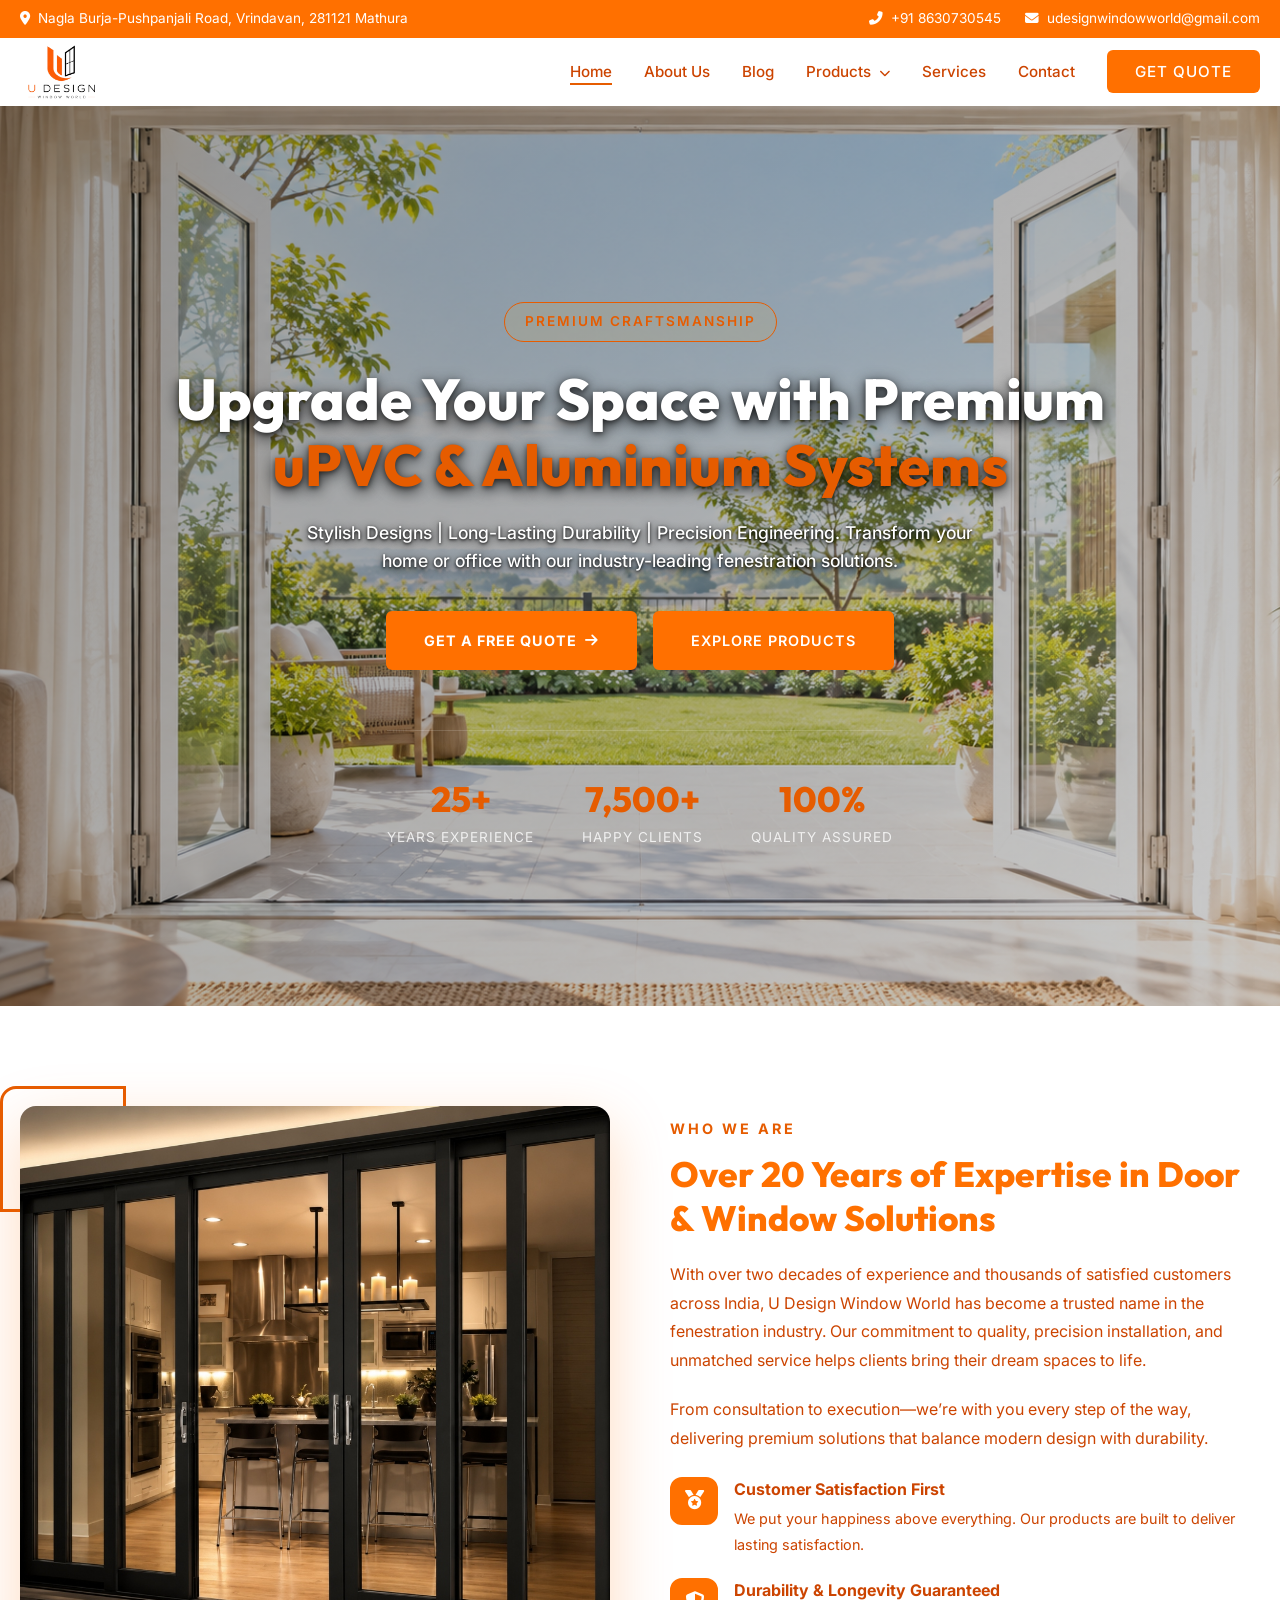
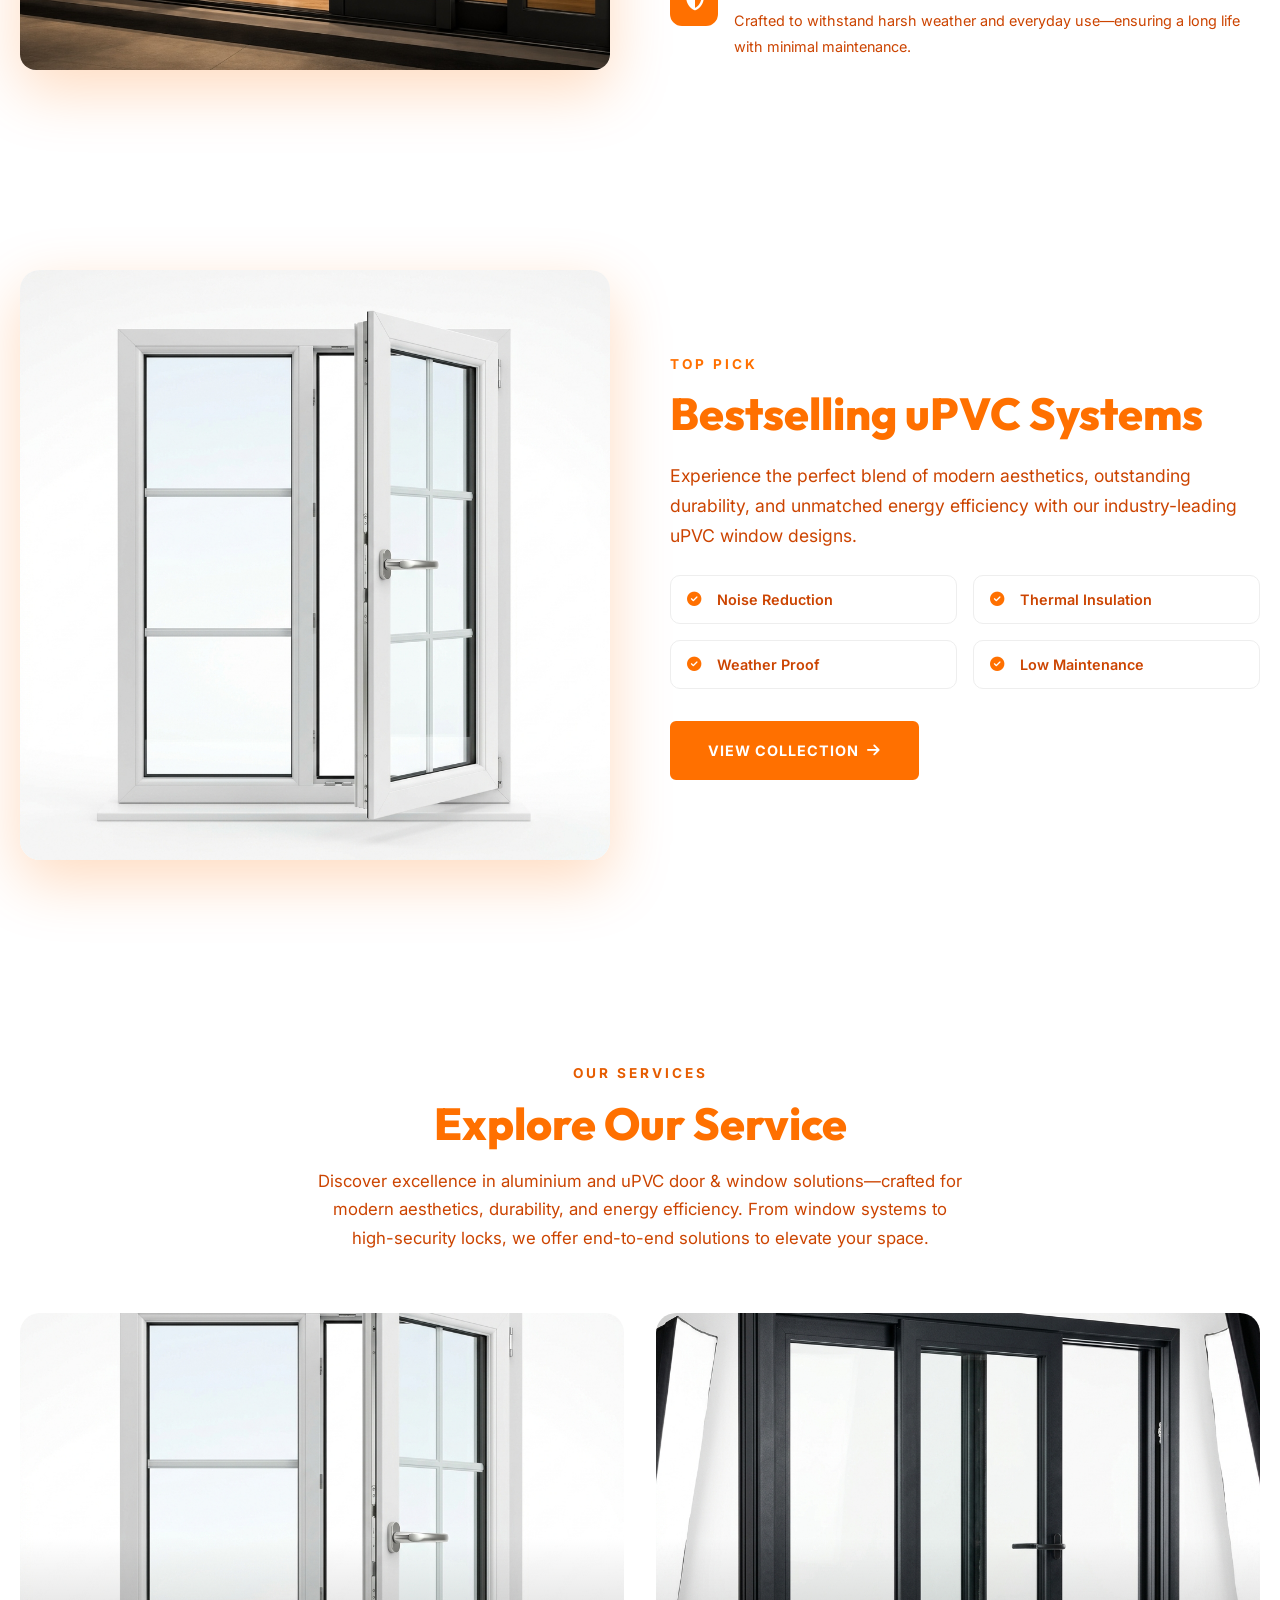
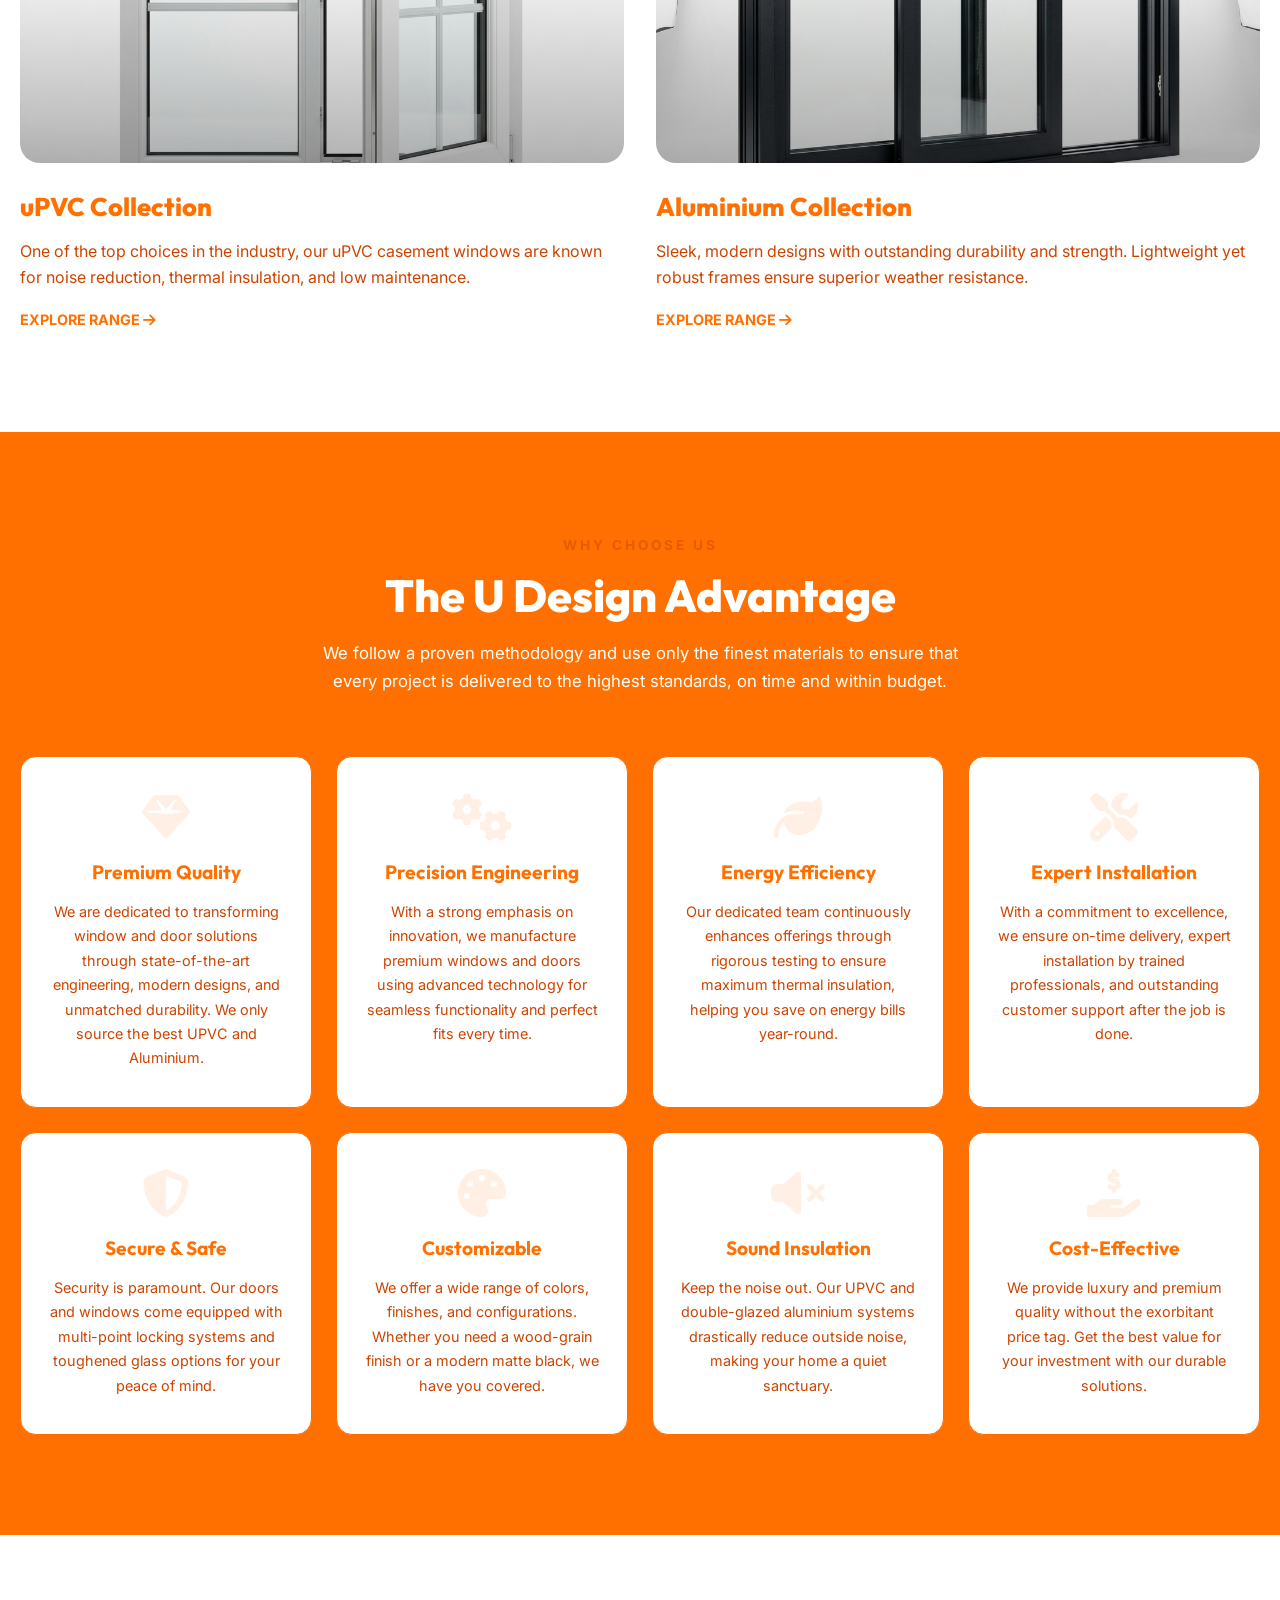
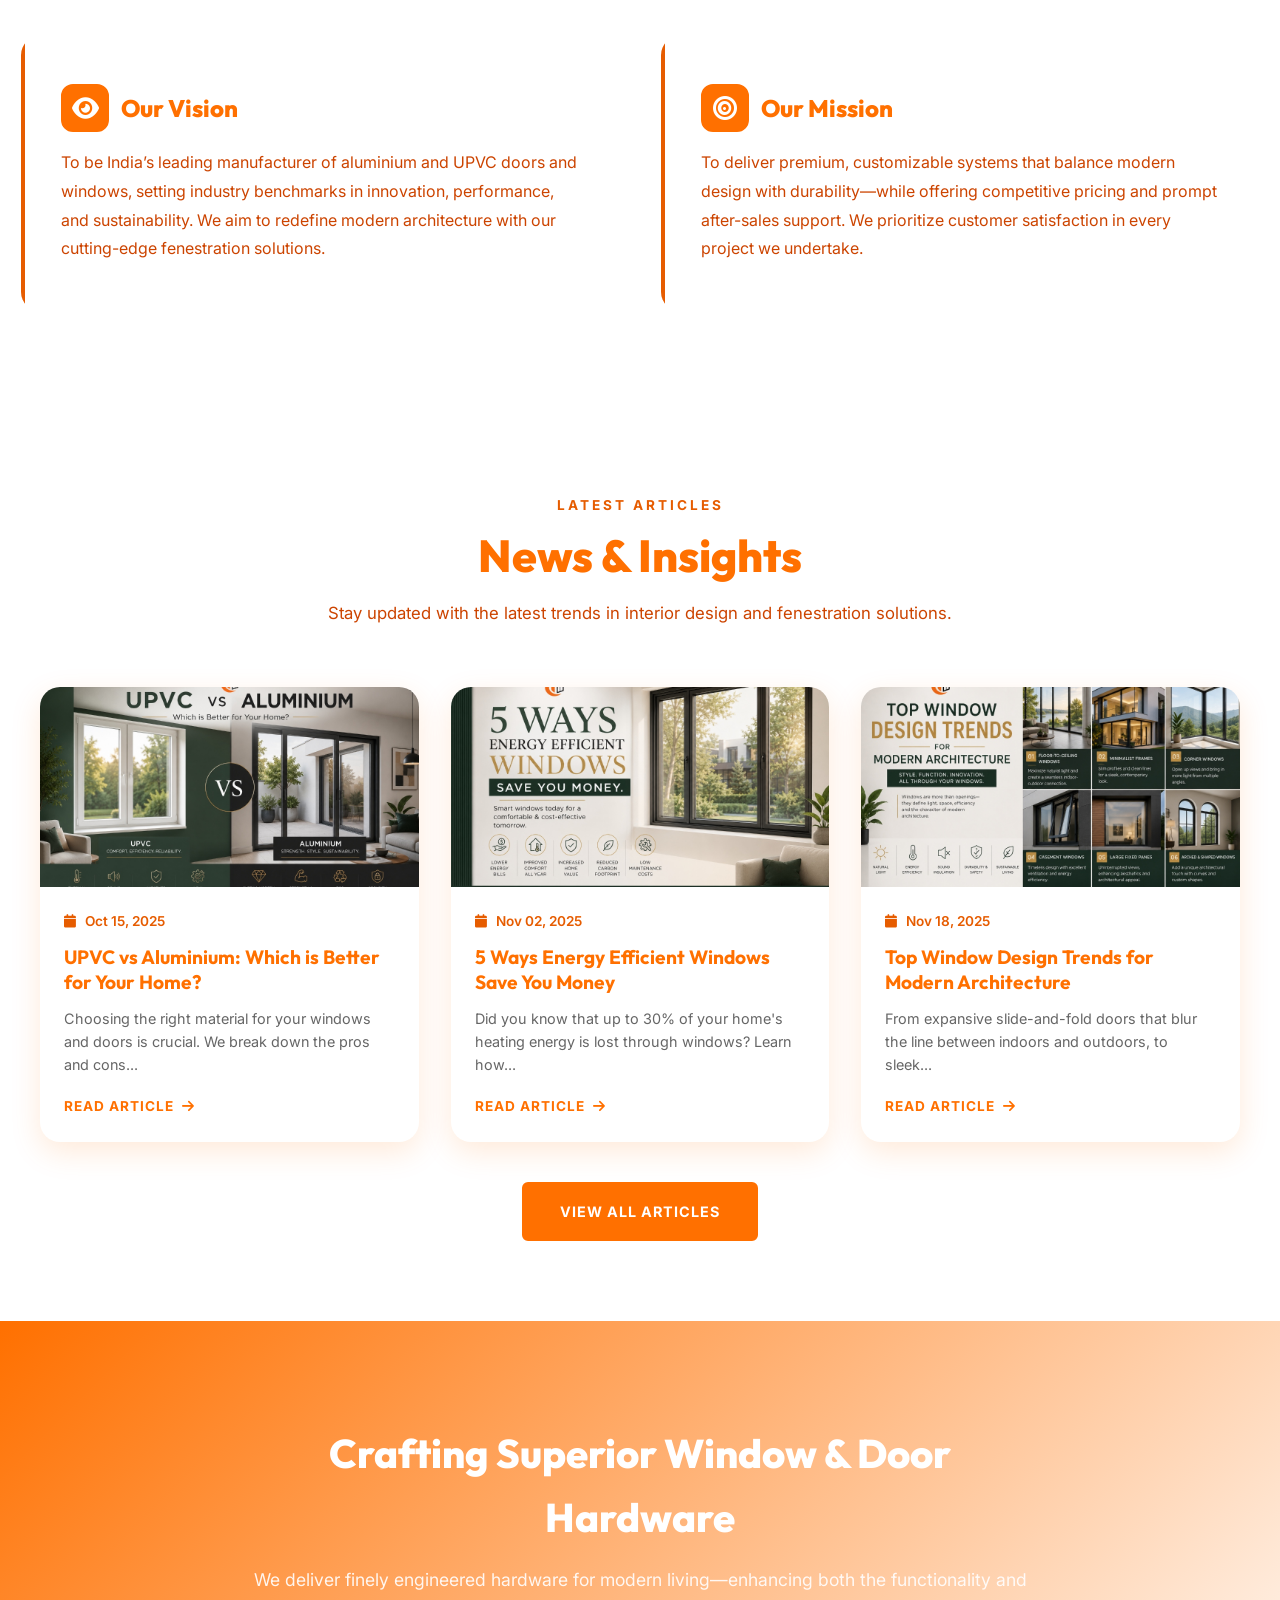
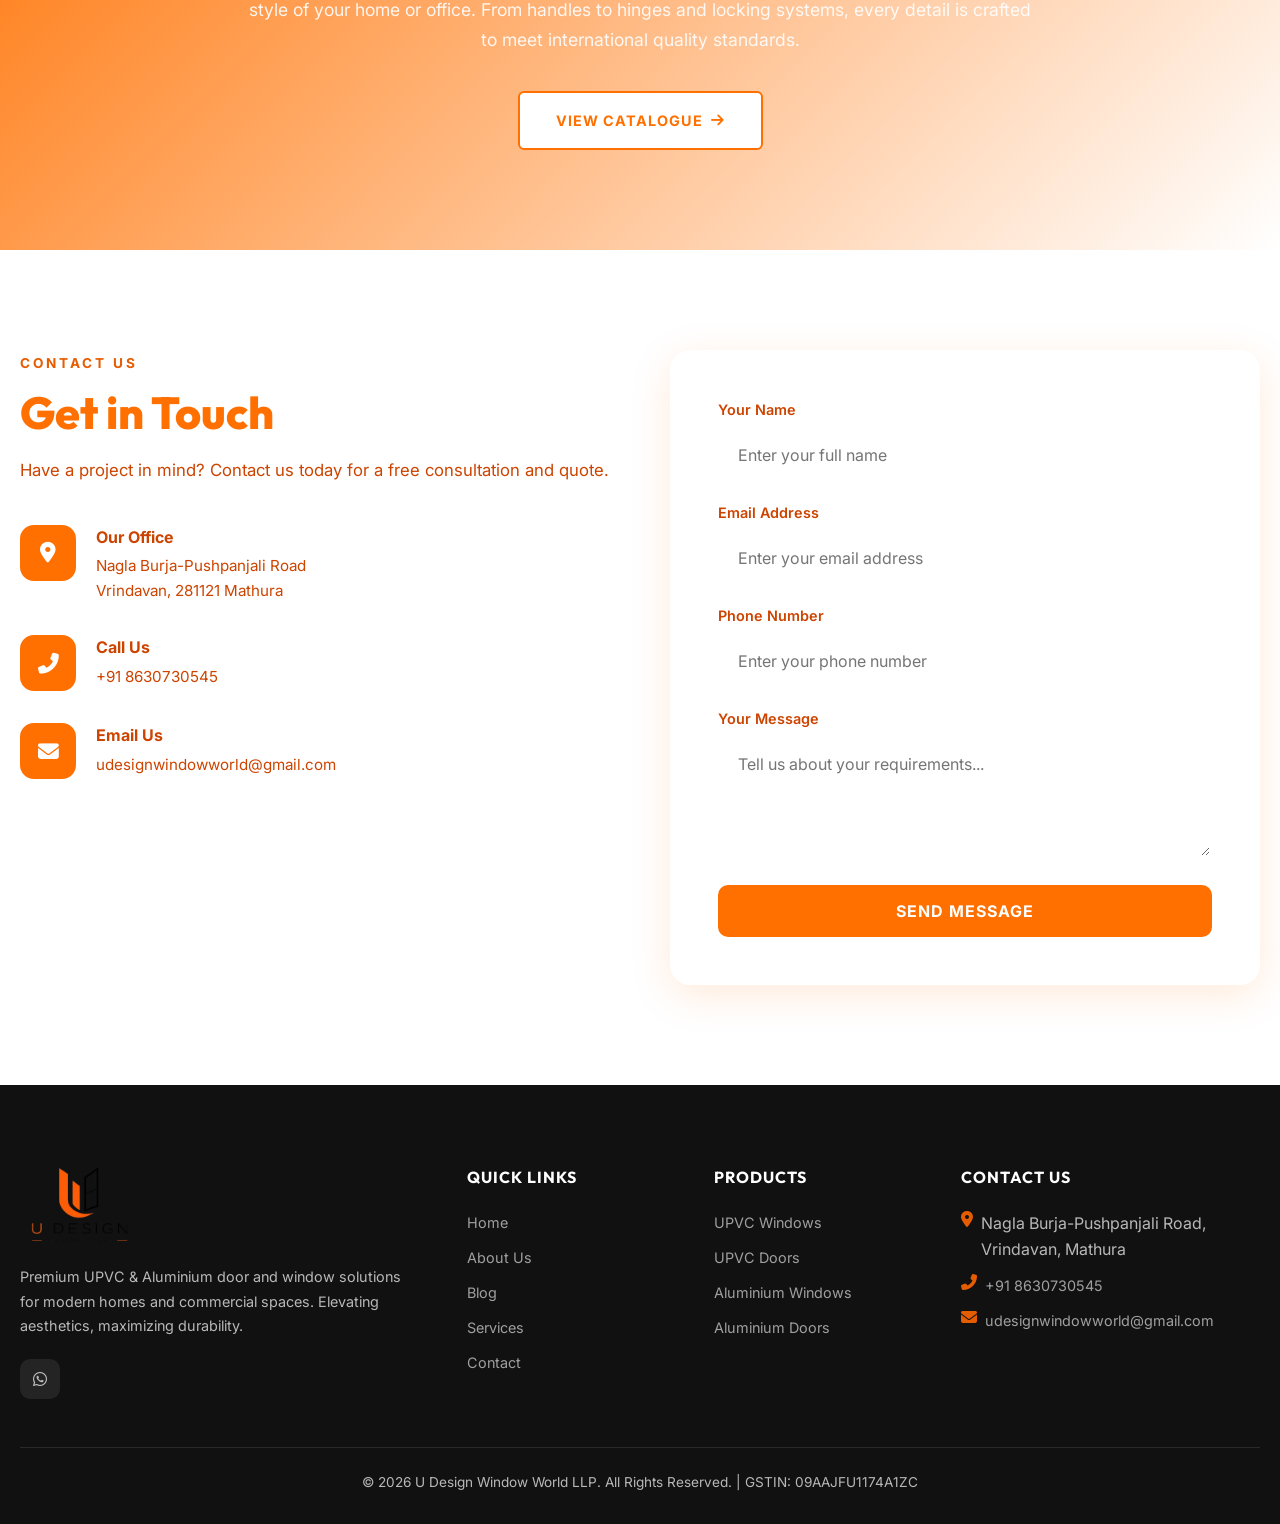
==== commit 490bd862: "Brighten hero image, restructure service cards, finalize advantage section colours" ====
--- a/index.html
+++ b/index.html
@@ -172,16 +172,20 @@
                     style="margin-bottom:32px; display:grid; grid-template-columns:1fr 1fr; gap:16px;">
                     <div class="overview-feature"
                         style="display:flex; align-items:center; gap:10px; padding:12px 16px; background:var(--white); border-radius:10px; border:1px solid #eee;">
-                        <i class="fas fa-check-circle" style="color:var(--primary);"></i> Noise Reduction</div>
+                        <i class="fas fa-check-circle" style="color:var(--primary);"></i> Noise Reduction
+                    </div>
                     <div class="overview-feature"
                         style="display:flex; align-items:center; gap:10px; padding:12px 16px; background:var(--white); border-radius:10px; border:1px solid #eee;">
-                        <i class="fas fa-check-circle" style="color:var(--primary);"></i> Thermal Insulation</div>
+                        <i class="fas fa-check-circle" style="color:var(--primary);"></i> Thermal Insulation
+                    </div>
                     <div class="overview-feature"
                         style="display:flex; align-items:center; gap:10px; padding:12px 16px; background:var(--white); border-radius:10px; border:1px solid #eee;">
-                        <i class="fas fa-check-circle" style="color:var(--primary);"></i> Weather Proof</div>
+                        <i class="fas fa-check-circle" style="color:var(--primary);"></i> Weather Proof
+                    </div>
                     <div class="overview-feature"
                         style="display:flex; align-items:center; gap:10px; padding:12px 16px; background:var(--white); border-radius:10px; border:1px solid #eee;">
-                        <i class="fas fa-check-circle" style="color:var(--primary);"></i> Low Maintenance</div>
+                        <i class="fas fa-check-circle" style="color:var(--primary);"></i> Low Maintenance
+                    </div>
                 </div>
 
                 <a href="upvc.html" class="btn-primary" style="display:inline-flex;">View Collection <i
@@ -203,25 +207,46 @@
 
             <div class="services-grid">
                 <!-- UPVC Card -->
-                <div class="service-card fade-in delay-1" onclick="window.location.href='upvc.html'">
-                    <img src="assets/upvc-casement-window.jpg" alt="UPVC Windows and Doors">
-                    <div class="service-card-overlay">
-                        <h3>uPVC Windows and Doors</h3>
-                        <p>One of the top choices in the industry, our uPVC casement windows are known for noise
-                            reduction, thermal insulation, and low maintenance. Ideal for residential and commercial
-                            spaces.</p>
-                        <a href="upvc.html" class="card-link">Explore Range <i class="fas fa-arrow-right"></i></a>
+                <div class="service-card-wrapper fade-in delay-1" onclick="window.location.href='upvc.html'"
+                    style="cursor:pointer; display:flex; flex-direction:column; gap:24px;">
+                    <div class="service-card">
+                        <img src="assets/upvc-casement-window.jpg" alt="UPVC Windows and Doors">
+                        <div class="service-card-overlay"
+                            style="background:linear-gradient(to top, rgba(0,0,0,0.3) 0%, transparent 50%); padding:20px;">
+                        </div>
+                    </div>
+                    <div>
+                        <h3
+                            style="font-family:'Outfit',sans-serif; font-size:1.6rem; font-weight:800; color:var(--primary); margin-bottom:12px;">
+                            uPVC Collection</h3>
+                        <p style="color:var(--dark); line-height:1.6; margin-bottom:16px;">One of the top choices in the
+                            industry, our uPVC casement windows are known for noise reduction, thermal insulation, and
+                            low maintenance.</p>
+                        <span
+                            style="color:var(--primary); font-weight:700; text-transform:uppercase; font-size:0.9rem;">Explore
+                            Range <i class="fas fa-arrow-right"></i></span>
                     </div>
                 </div>
 
                 <!-- Aluminium Card -->
-                <div class="service-card fade-in delay-2" onclick="window.location.href='aluminium.html'">
-                    <img src="assets/alu-sliding-window.jpg" alt="Aluminium Windows and Doors">
-                    <div class="service-card-overlay">
-                        <h3>Aluminium Windows and Doors</h3>
-                        <p>Sleek, modern designs with outstanding durability and strength. Lightweight yet robust frames
-                            ensure superior weather resistance and energy efficiency while maximizing natural light.</p>
-                        <a href="aluminium.html" class="card-link">Explore Range <i class="fas fa-arrow-right"></i></a>
+                <div class="service-card-wrapper fade-in delay-2" onclick="window.location.href='aluminium.html'"
+                    style="cursor:pointer; display:flex; flex-direction:column; gap:24px;">
+                    <div class="service-card">
+                        <img src="assets/alu-sliding-window.jpg" alt="Aluminium Windows and Doors">
+                        <div class="service-card-overlay"
+                            style="background:linear-gradient(to top, rgba(0,0,0,0.3) 0%, transparent 50%); padding:20px;">
+                        </div>
+                    </div>
+                    <div>
+                        <h3
+                            style="font-family:'Outfit',sans-serif; font-size:1.6rem; font-weight:800; color:var(--primary); margin-bottom:12px;">
+                            Aluminium Collection</h3>
+                        <p style="color:var(--dark); line-height:1.6; margin-bottom:16px;">Sleek, modern designs with
+                            outstanding durability and strength. Lightweight yet robust frames ensure superior weather
+                            resistance.</p>
+                        <span
+                            style="color:var(--primary); font-weight:700; text-transform:uppercase; font-size:0.9rem;">Explore
+                            Range <i class="fas fa-arrow-right"></i></span>
                     </div>
                 </div>
             </div>
--- a/styles.css
+++ b/styles.css
@@ -305,7 +305,7 @@
   content: '';
   position: absolute;
   inset: 0;
-  background: linear-gradient(135deg, rgba(0, 0, 0, 0.7) 0%, rgba(0, 0, 0, 0.5) 100%);
+  background: linear-gradient(135deg, rgba(0, 0, 0, 0.4) 0%, rgba(0, 0, 0, 0.2) 100%);
 }
 
 .hero-content {
@@ -572,15 +572,15 @@
 /* WHY CHOOSE US */
 .why-section {
   padding: 100px 20px;
-  background-color: var(--white);
+  background-color: var(--primary);
 }
 
 .why-section .section-title {
-  color: var(--primary);
+  color: var(--white);
 }
 
 .why-section .section-desc {
-  color: var(--dark);
+  color: var(--white);
 }
 
 .why-grid {
@@ -592,8 +592,8 @@
 }
 
 .why-card {
-  background: var(--light);
-  border: 1px solid var(--neutral);
+  background: var(--white);
+  border: 1px solid var(--primary);
   border-radius: 16px;
   padding: 36px 28px;
   text-align: center;
@@ -605,8 +605,7 @@
 .why-card:hover {
   background: var(--white);
   transform: translateY(-8px);
-  border-color: var(--accent);
-  box-shadow: 0 10px 30px var(--shadow);
+  border-color: var(--primary);
 }
 
 .why-card .step-number {
@@ -1166,7 +1165,8 @@
   font-size: 0.9rem;
   font-weight: 600;
   color: var(--dark);
-  box-shadow: 0 2px 10px var(--shadow);
+  box-shadow: none;
+  border: 1px solid #eeeeee;
 }
 
 .overview-feature i {
@@ -1191,17 +1191,16 @@
 }
 
 .product-card {
-  background-color: var(--light);
+  background-color: var(--white);
   border-radius: 20px;
   overflow: hidden;
   transition: 0.4s;
-  border: 1px solid transparent;
+  border: 1px solid #eeeeee;
 }
 
 .product-card:hover {
   transform: translateY(-10px);
-  box-shadow: 0 20px 50px var(--shadow-lg);
-  border-color: var(--accent);
+  border-color: var(--primary);
 }
 
 .learn-more {
